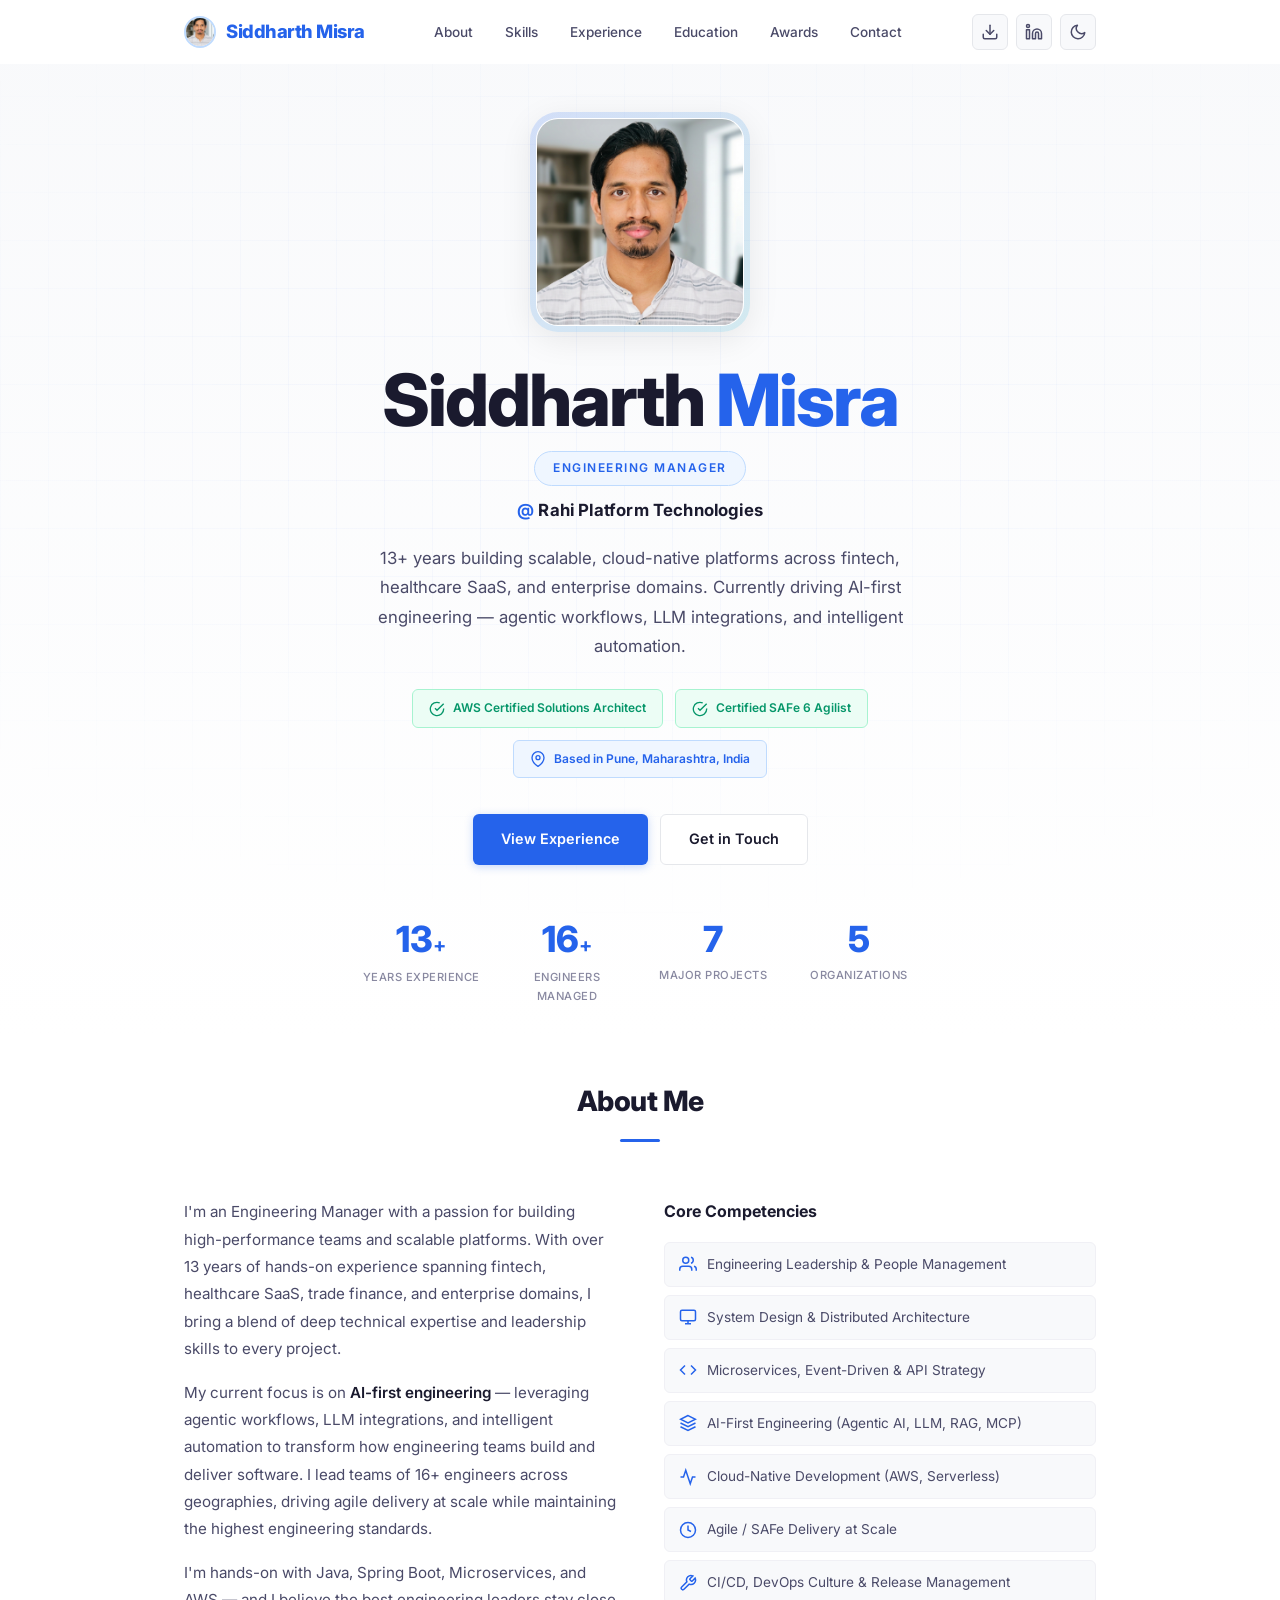
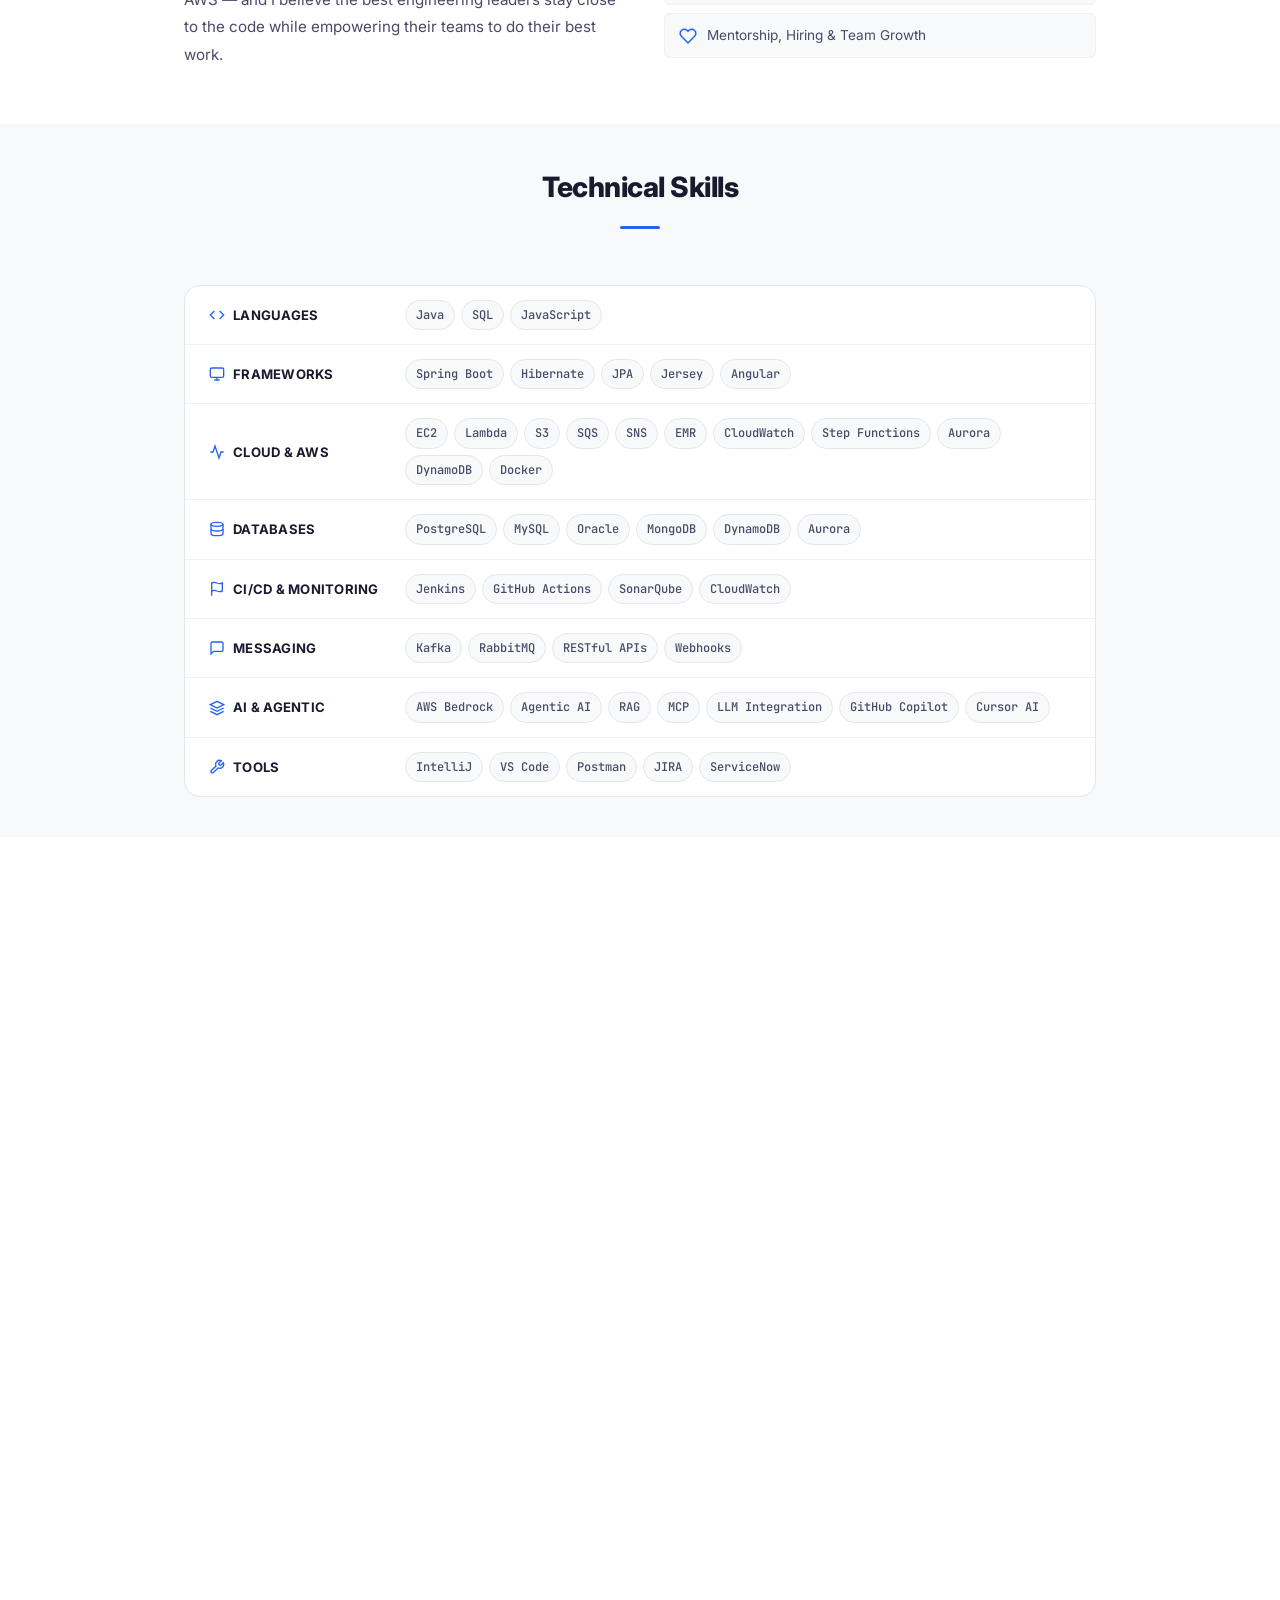
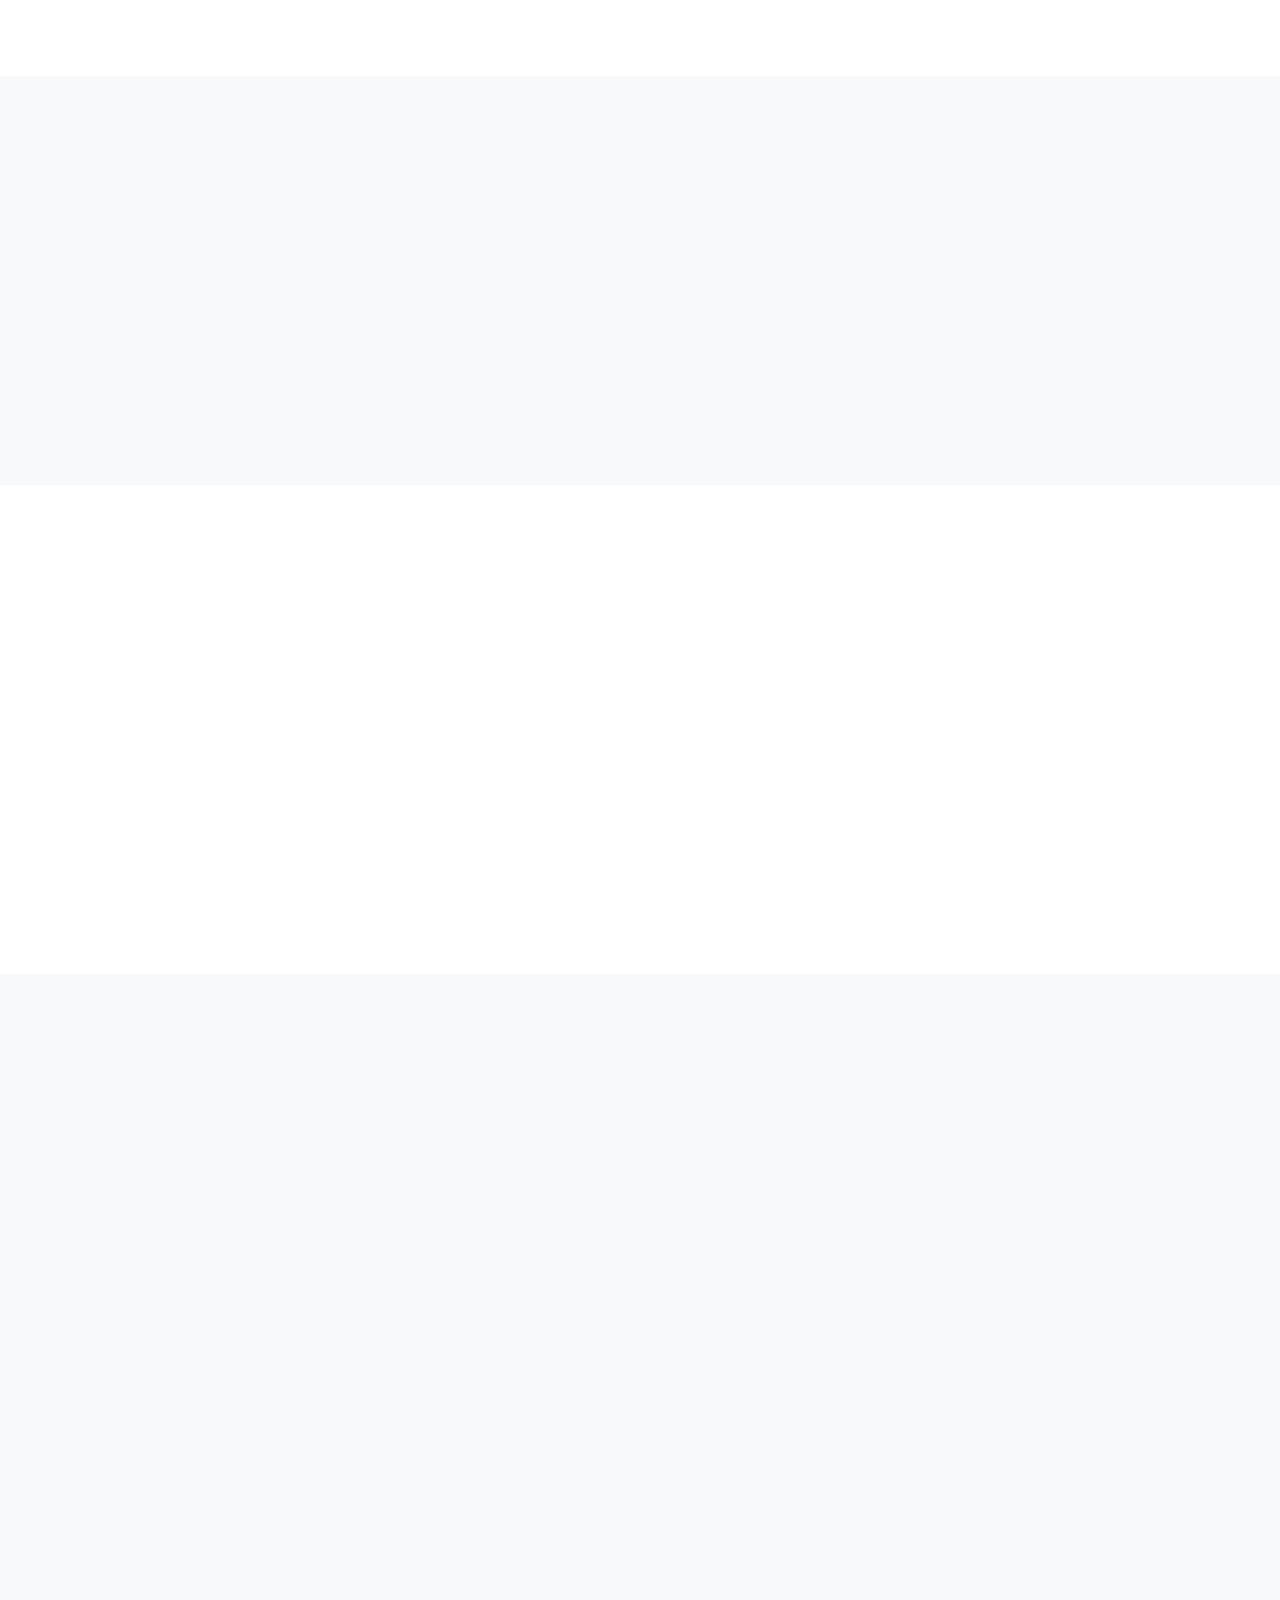
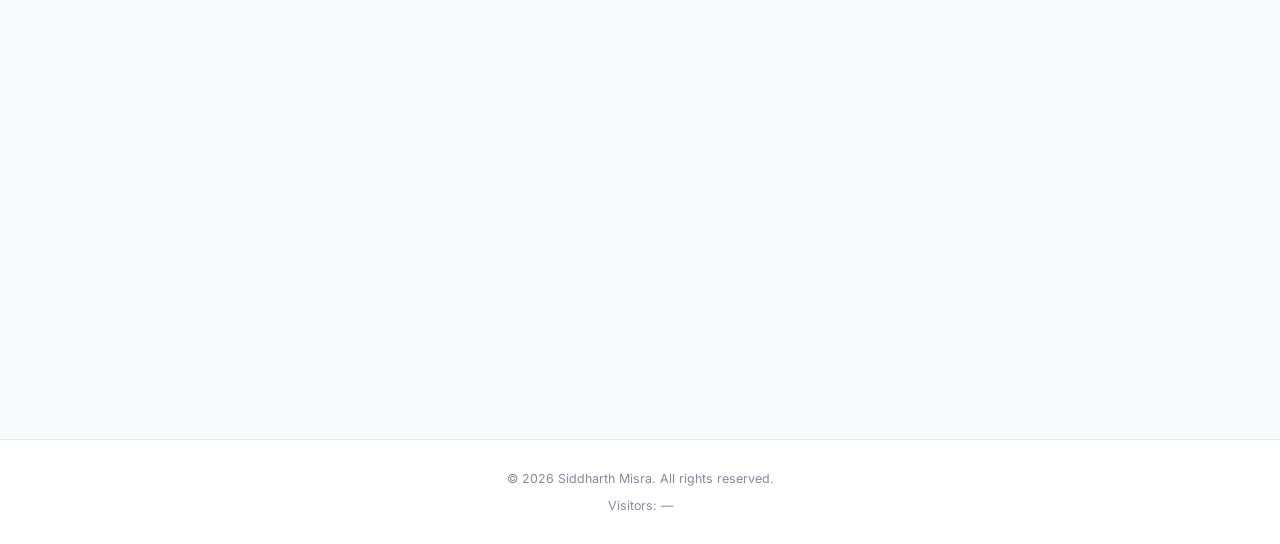
==== index.html @ 25947411 "added leave me a message" ====
<!DOCTYPE html>
<html lang="en">
<head>
    <meta charset="UTF-8">
    <meta name="viewport" content="width=device-width, initial-scale=1.0">
    <title>Siddharth Misra | Engineering Manager | AWS Certified Solutions Architect | SAFe 6 Agilist Certified | AI-First Leader</title>
    <meta name="description" content="Siddharth Misra is an Engineering Manager with 13+ years of experience building scalable, cloud-native platforms. AWS Certified Solutions Architect, SAFe 6 Agilist, and AI-First Engineering Leader based in Pune, India.">
    <meta name="keywords" content="Siddharth Misra, Engineering Manager, Java, Spring Boot, AWS, Microservices, AI, LLM, Agentic Workflows, Fintech, Healthcare SaaS, Resume, Portfolio, Pune, India">
    <meta name="author" content="Siddharth Misra">
    <meta name="robots" content="index, follow">
    <link rel="canonical" href="https://siddharth-misra.github.io/">
    <!-- Open Graph -->
    <meta property="og:title" content="Siddharth Misra — Engineering Manager | AWS Certified | AI-First Leader">
    <meta property="og:description" content="Siddharth Misra is an Engineering Manager with 13+ years building scalable cloud-native platforms across fintech, healthcare SaaS, and enterprise domains. Currently driving AI-first engineering at Rahi Platform Technologies.">
    <meta property="og:type" content="website">
    <meta property="og:url" content="https://siddharth-misra.github.io/">
    <meta property="og:image" content="https://siddharth-misra.github.io/Siddharth-Misra.png">
    <meta property="og:image:alt" content="Siddharth Misra - Engineering Manager">
    <meta property="og:site_name" content="Siddharth Misra">
    <meta property="og:locale" content="en_US">
    <!-- Twitter Card -->
    <meta name="twitter:card" content="summary_large_image">
    <meta name="twitter:title" content="Siddharth Misra — Engineering Manager | AWS Certified | AI-First Leader">
    <meta name="twitter:description" content="Engineering Manager with 13+ years building scalable cloud-native platforms. AWS Certified, SAFe Agilist, AI-First Engineering Leader based in Pune, India.">
    <meta name="twitter:image" content="https://siddharth-misra.github.io/Siddharth-Misra.png">
    <meta name="color-scheme" content="light dark">
    <!-- Structured Data -->
    <script type="application/ld+json">
    {
      "@context": "https://schema.org",
      "@type": "Person",
      "name": "Siddharth Misra",
      "jobTitle": "Engineering Manager",
      "url": "https://siddharth-misra.github.io/",
      "image": "https://siddharth-misra.github.io/Siddharth-Misra.png",
      "description": "Engineering Manager with 13+ years of experience building scalable, cloud-native platforms across fintech, healthcare SaaS, and enterprise domains.",
      "address": {
        "@type": "PostalAddress",
        "addressLocality": "Pune",
        "addressRegion": "Maharashtra",
        "addressCountry": "IN"
      },
      "worksFor": {
        "@type": "Organization",
        "name": "Rahi Platform Technologies",
        "url": "https://www.rahitechnologies.com"
      },
      "sameAs": [
        "https://linkedin.com/in/siddharthmisra9"
      ],
      "knowsAbout": ["Engineering Management", "Cloud-Native Platforms", "AWS", "Java", "Spring Boot", "Microservices", "AI", "LLM", "Agentic Workflows", "Fintech", "Healthcare SaaS"]
    }
    </script>
    <script>document.documentElement.classList.add('js');</script>
    <link rel="dns-prefetch" href="//fonts.googleapis.com">
    <link rel="dns-prefetch" href="//fonts.gstatic.com">
    <link rel="preconnect" href="https://fonts.googleapis.com">
    <link rel="preconnect" href="https://fonts.gstatic.com" crossorigin>
    <link href="https://fonts.googleapis.com/css2?family=Inter:opsz,wght@14..32,300..800&family=JetBrains+Mono:wght@400;500&display=swap" rel="stylesheet">
    <link rel="stylesheet" href="style.css">
</head>
<body>
    <!-- Navigation -->
    <nav class="nav" id="nav" aria-label="Primary">
        <div class="nav-inner">
            <a href="#hero" class="nav-logo">
                <img src="Siddharth-Misra.png" alt="Siddharth Misra" class="nav-logo-img">
                Siddharth Misra
            </a>
            <ul class="nav-links" id="navLinks">
                <li><a href="#about">About</a></li>
                <li><a href="#skills">Skills</a></li>
                <li><a href="#experience">Experience</a></li>
                <li><a href="#education">Education</a></li>
                <li><a href="#awards">Awards</a></li>
                <li><a href="#contact">Contact</a></li>
            </ul>
            <div class="nav-actions">
                <a href="Siddharth-Misra-Resume.pdf" target="_blank" rel="noopener noreferrer" class="linkedin-nav-btn" aria-label="Download resume" title="Download resume">
                    <svg width="18" height="18" viewBox="0 0 24 24" fill="none" stroke="currentColor" stroke-width="2" stroke-linecap="round" stroke-linejoin="round"><path d="M21 15v4a2 2 0 0 1-2 2H5a2 2 0 0 1-2-2v-4"/><polyline points="7 10 12 15 17 10"/><line x1="12" y1="15" x2="12" y2="3"/></svg>
                </a>
                <a href="https://linkedin.com/in/siddharthmisra9" target="_blank" rel="noopener noreferrer" class="linkedin-nav-btn" aria-label="LinkedIn profile" title="LinkedIn profile">
                    <svg width="18" height="18" viewBox="0 0 24 24" fill="none" stroke="currentColor" stroke-width="2" stroke-linecap="round" stroke-linejoin="round"><path d="M16 8a6 6 0 0 1 6 6v7h-4v-7a2 2 0 0 0-2-2 2 2 0 0 0-2 2v7h-4v-7a6 6 0 0 1 6-6z"/><rect x="2" y="9" width="4" height="12"/><circle cx="4" cy="4" r="2"/></svg>
                </a>
                <button class="theme-toggle" id="themeToggle" type="button" aria-label="Toggle color theme" title="Toggle color theme" aria-pressed="false">
                    <svg class="icon-sun" width="18" height="18" viewBox="0 0 24 24" fill="none" stroke="currentColor" stroke-width="2" stroke-linecap="round" stroke-linejoin="round"><circle cx="12" cy="12" r="5"/><line x1="12" y1="1" x2="12" y2="3"/><line x1="12" y1="21" x2="12" y2="23"/><line x1="4.22" y1="4.22" x2="5.64" y2="5.64"/><line x1="18.36" y1="18.36" x2="19.78" y2="19.78"/><line x1="1" y1="12" x2="3" y2="12"/><line x1="21" y1="12" x2="23" y2="12"/><line x1="4.22" y1="19.78" x2="5.64" y2="18.36"/><line x1="18.36" y1="5.64" x2="19.78" y2="4.22"/></svg>
                    <svg class="icon-moon" width="18" height="18" viewBox="0 0 24 24" fill="none" stroke="currentColor" stroke-width="2" stroke-linecap="round" stroke-linejoin="round"><path d="M21 12.79A9 9 0 1 1 11.21 3 7 7 0 0 0 21 12.79z"/></svg>
                </button>
                <button class="nav-toggle" id="navToggle" type="button" aria-label="Toggle menu" aria-controls="navLinks" aria-expanded="false">
                    <span></span><span></span><span></span>
                </button>
            </div>
        </div>
    </nav>
    <div class="nav-backdrop" id="navBackdrop" aria-hidden="true"></div>

    <main id="main-content">
    <!-- Hero Section -->
    <section class="hero" id="hero">
        <div class="hero-bg-grid"></div>
        <div class="container hero-content">
            <div class="hero-photo-wrap animate-in delay-1">
                <img
                    class="hero-photo"
                    src="Siddharth-Misra.png"
                    alt="Portrait of Siddharth Misra"
                    width="390"
                    height="472"
                >
            </div>
            <h1 class="hero-title animate-in delay-1">
                Siddharth <span class="gradient-text">Misra</span>
            </h1>
            <div class="hero-badge animate-in delay-2">Engineering Manager</div>
            <p class="hero-org animate-in delay-3"><span class="hero-org-at">@</span> <a href="https://www.rahitechnologies.com" target="_blank" rel="noopener noreferrer" class="hero-org-link">Rahi Platform Technologies</a></p>
            <p class="hero-subtitle animate-in delay-4">
                13+ years building scalable, cloud-native platforms across fintech, healthcare SaaS, and enterprise domains.
                Currently driving AI-first engineering &mdash; agentic workflows, LLM integrations, and intelligent automation.
            </p>
            <div class="hero-certs animate-in delay-4">
                <a href="https://www.credly.com/badges/0fa12d67-9d01-4b40-9cd2-b124b5f8e7a7" target="_blank" rel="noopener noreferrer" class="cert-badge">
                    <svg width="16" height="16" viewBox="0 0 24 24" fill="none" stroke="currentColor" stroke-width="2"><path d="M22 11.08V12a10 10 0 1 1-5.93-9.14"/><polyline points="22 4 12 14.01 9 11.01"/></svg>
                    AWS Certified Solutions Architect
                </a>
                <a href="https://www.credly.com/badges/f276fc6d-7b1a-4e27-8855-94b87d6af2ec" target="_blank" rel="noopener noreferrer" class="cert-badge">
                    <svg width="16" height="16" viewBox="0 0 24 24" fill="none" stroke="currentColor" stroke-width="2"><path d="M22 11.08V12a10 10 0 1 1-5.93-9.14"/><polyline points="22 4 12 14.01 9 11.01"/></svg>
                    Certified SAFe 6 Agilist
                </a>
            </div>
            <div class="hero-location animate-in delay-4">
                <span class="cert-badge cert-badge--location">
                    <svg width="16" height="16" viewBox="0 0 24 24" fill="none" stroke="currentColor" stroke-width="2"><path d="M21 10c0 7-9 13-9 13s-9-6-9-13a9 9 0 0 1 18 0z"/><circle cx="12" cy="10" r="3"/></svg>
                    Based in Pune, Maharashtra, India
                </span>
            </div>
            <div class="hero-actions animate-in delay-5">
                <a href="#experience" class="btn btn-primary">View Experience</a>
                <a href="#contact" class="btn btn-outline">Get in Touch</a>
            </div>
            <div class="hero-stats animate-in delay-5">
                <div class="stat">
                    <span class="stat-number" data-count="13">13</span><span class="stat-plus">+</span>
                    <span class="stat-label">Years Experience</span>
                </div>
                <div class="stat">
                    <span class="stat-number" data-count="16">16</span><span class="stat-plus">+</span>
                    <span class="stat-label">Engineers Managed</span>
                </div>
                <div class="stat">
                    <span class="stat-number" data-count="7">7</span>
                    <span class="stat-label">Major Projects</span>
                </div>
                <div class="stat">
                    <span class="stat-number" data-count="5">5</span>
                    <span class="stat-label">Organizations</span>
                </div>
            </div>
        </div>
    </section>

    <!-- About Section -->
    <section class="section" id="about">
        <div class="container">
            <h2 class="section-title fade-up">About Me</h2>
            <div class="about-grid">
                <div class="about-text fade-up">
                    <p>
                        I'm an Engineering Manager with a passion for building high-performance teams and scalable platforms.
                        With over 13 years of hands-on experience spanning fintech, healthcare SaaS, trade finance, and enterprise domains,
                        I bring a blend of deep technical expertise and leadership skills to every project.
                    </p>
                    <p>
                        My current focus is on <strong>AI-first engineering</strong> &mdash; leveraging agentic workflows, LLM integrations,
                        and intelligent automation to transform how engineering teams build and deliver software.
                        I lead teams of 16+ engineers across geographies, driving agile delivery at scale while maintaining
                        the highest engineering standards.
                    </p>
                    <p>
                        I'm hands-on with Java, Spring Boot, Microservices, and AWS &mdash; and I believe the best engineering leaders
                        stay close to the code while empowering their teams to do their best work.
                    </p>
                </div>
                <div class="about-competencies fade-up">
                    <h3>Core Competencies</h3>
                    <div class="competency-grid">
                        <div class="competency-item">
                            <svg width="20" height="20" viewBox="0 0 24 24" fill="none" stroke="currentColor" stroke-width="2"><path d="M17 21v-2a4 4 0 0 0-4-4H5a4 4 0 0 0-4 4v2"/><circle cx="9" cy="7" r="4"/><path d="M23 21v-2a4 4 0 0 0-3-3.87"/><path d="M16 3.13a4 4 0 0 1 0 7.75"/></svg>
                            <span>Engineering Leadership & People Management</span>
                        </div>
                        <div class="competency-item">
                            <svg width="20" height="20" viewBox="0 0 24 24" fill="none" stroke="currentColor" stroke-width="2"><rect x="2" y="3" width="20" height="14" rx="2" ry="2"/><line x1="8" y1="21" x2="16" y2="21"/><line x1="12" y1="17" x2="12" y2="21"/></svg>
                            <span>System Design & Distributed Architecture</span>
                        </div>
                        <div class="competency-item">
                            <svg width="20" height="20" viewBox="0 0 24 24" fill="none" stroke="currentColor" stroke-width="2"><polyline points="16 18 22 12 16 6"/><polyline points="8 6 2 12 8 18"/></svg>
                            <span>Microservices, Event-Driven & API Strategy</span>
                        </div>
                        <div class="competency-item">
                            <svg width="20" height="20" viewBox="0 0 24 24" fill="none" stroke="currentColor" stroke-width="2"><path d="M12 2L2 7l10 5 10-5-10-5z"/><path d="M2 17l10 5 10-5"/><path d="M2 12l10 5 10-5"/></svg>
                            <span>AI-First Engineering (Agentic AI, LLM, RAG, MCP)</span>
                        </div>
                        <div class="competency-item">
                            <svg width="20" height="20" viewBox="0 0 24 24" fill="none" stroke="currentColor" stroke-width="2"><path d="M22 12h-4l-3 9L9 3l-3 9H2"/></svg>
                            <span>Cloud-Native Development (AWS, Serverless)</span>
                        </div>
                        <div class="competency-item">
                            <svg width="20" height="20" viewBox="0 0 24 24" fill="none" stroke="currentColor" stroke-width="2"><circle cx="12" cy="12" r="10"/><polyline points="12 6 12 12 16 14"/></svg>
                            <span>Agile / SAFe Delivery at Scale</span>
                        </div>
                        <div class="competency-item">
                            <svg width="20" height="20" viewBox="0 0 24 24" fill="none" stroke="currentColor" stroke-width="2"><path d="M14.7 6.3a1 1 0 0 0 0 1.4l1.6 1.6a1 1 0 0 0 1.4 0l3.77-3.77a6 6 0 0 1-7.94 7.94l-6.91 6.91a2.12 2.12 0 0 1-3-3l6.91-6.91a6 6 0 0 1 7.94-7.94l-3.76 3.76z"/></svg>
                            <span>CI/CD, DevOps Culture & Release Management</span>
                        </div>
                        <div class="competency-item">
                            <svg width="20" height="20" viewBox="0 0 24 24" fill="none" stroke="currentColor" stroke-width="2"><path d="M20.84 4.61a5.5 5.5 0 0 0-7.78 0L12 5.67l-1.06-1.06a5.5 5.5 0 0 0-7.78 7.78l1.06 1.06L12 21.23l7.78-7.78 1.06-1.06a5.5 5.5 0 0 0 0-7.78z"/></svg>
                            <span>Mentorship, Hiring & Team Growth</span>
                        </div>
                    </div>
                </div>
            </div>
        </div>
    </section>

    <!-- Skills Section -->
    <section class="section" id="skills">
        <div class="container">
            <h2 class="section-title fade-up">Technical Skills</h2>
            <div class="skills-table fade-up">
                <div class="skill-row">
                    <div class="skill-label">
                        <svg width="16" height="16" viewBox="0 0 24 24" fill="none" stroke="currentColor" stroke-width="2"><polyline points="16 18 22 12 16 6"/><polyline points="8 6 2 12 8 18"/></svg>
                        Languages
                    </div>
                    <div class="skill-tags">
                        <span class="tag">Java</span>
                        <span class="tag">SQL</span>
                        <span class="tag">JavaScript</span>
                    </div>
                </div>
                <div class="skill-row">
                    <div class="skill-label">
                        <svg width="16" height="16" viewBox="0 0 24 24" fill="none" stroke="currentColor" stroke-width="2"><rect x="2" y="3" width="20" height="14" rx="2" ry="2"/><line x1="8" y1="21" x2="16" y2="21"/><line x1="12" y1="17" x2="12" y2="21"/></svg>
                        Frameworks
                    </div>
                    <div class="skill-tags">
                        <span class="tag">Spring Boot</span>
                        <span class="tag">Hibernate</span>
                        <span class="tag">JPA</span>
                        <span class="tag">Jersey</span>
                        <span class="tag">Angular</span>
                    </div>
                </div>
                <div class="skill-row">
                    <div class="skill-label">
                        <svg width="16" height="16" viewBox="0 0 24 24" fill="none" stroke="currentColor" stroke-width="2"><path d="M22 12h-4l-3 9L9 3l-3 9H2"/></svg>
                        Cloud & AWS
                    </div>
                    <div class="skill-tags">
                        <span class="tag">EC2</span>
                        <span class="tag">Lambda</span>
                        <span class="tag">S3</span>
                        <span class="tag">SQS</span>
                        <span class="tag">SNS</span>
                        <span class="tag">EMR</span>
                        <span class="tag">CloudWatch</span>
                        <span class="tag">Step Functions</span>
                        <span class="tag">Aurora</span>
                        <span class="tag">DynamoDB</span>
                        <span class="tag">Docker</span>
                    </div>
                </div>
                <div class="skill-row">
                    <div class="skill-label">
                        <svg width="16" height="16" viewBox="0 0 24 24" fill="none" stroke="currentColor" stroke-width="2"><ellipse cx="12" cy="5" rx="9" ry="3"/><path d="M21 12c0 1.66-4 3-9 3s-9-1.34-9-3"/><path d="M3 5v14c0 1.66 4 3 9 3s9-1.34 9-3V5"/></svg>
                        Databases
                    </div>
                    <div class="skill-tags">
                        <span class="tag">PostgreSQL</span>
                        <span class="tag">MySQL</span>
                        <span class="tag">Oracle</span>
                        <span class="tag">MongoDB</span>
                        <span class="tag">DynamoDB</span>
                        <span class="tag">Aurora</span>
                    </div>
                </div>
                <div class="skill-row">
                    <div class="skill-label">
                        <svg width="16" height="16" viewBox="0 0 24 24" fill="none" stroke="currentColor" stroke-width="2"><path d="M4 15s1-1 4-1 5 2 8 2 4-1 4-1V3s-1 1-4 1-5-2-8-2-4 1-4 1z"/><line x1="4" y1="22" x2="4" y2="15"/></svg>
                        CI/CD & Monitoring
                    </div>
                    <div class="skill-tags">
                        <span class="tag">Jenkins</span>
                        <span class="tag">GitHub Actions</span>
                        <span class="tag">SonarQube</span>
                        <span class="tag">CloudWatch</span>
                    </div>
                </div>
                <div class="skill-row">
                    <div class="skill-label">
                        <svg width="16" height="16" viewBox="0 0 24 24" fill="none" stroke="currentColor" stroke-width="2"><path d="M21 15a2 2 0 0 1-2 2H7l-4 4V5a2 2 0 0 1 2-2h14a2 2 0 0 1 2 2z"/></svg>
                        Messaging
                    </div>
                    <div class="skill-tags">
                        <span class="tag">Kafka</span>
                        <span class="tag">RabbitMQ</span>
                        <span class="tag">RESTful APIs</span>
                        <span class="tag">Webhooks</span>
                    </div>
                </div>
                <div class="skill-row">
                    <div class="skill-label">
                        <svg width="16" height="16" viewBox="0 0 24 24" fill="none" stroke="currentColor" stroke-width="2"><path d="M12 2L2 7l10 5 10-5-10-5z"/><path d="M2 17l10 5 10-5"/><path d="M2 12l10 5 10-5"/></svg>
                        AI & Agentic
                    </div>
                    <div class="skill-tags">
                        <span class="tag tag-accent">AWS Bedrock</span>
                        <span class="tag tag-accent">Agentic AI</span>
                        <span class="tag tag-accent">RAG</span>
                        <span class="tag tag-accent">MCP</span>
                        <span class="tag tag-accent">LLM Integration</span>
                        <span class="tag tag-accent">GitHub Copilot</span>
                        <span class="tag tag-accent">Cursor AI</span>
                    </div>
                </div>
                <div class="skill-row">
                    <div class="skill-label">
                        <svg width="16" height="16" viewBox="0 0 24 24" fill="none" stroke="currentColor" stroke-width="2"><path d="M14.7 6.3a1 1 0 0 0 0 1.4l1.6 1.6a1 1 0 0 0 1.4 0l3.77-3.77a6 6 0 0 1-7.94 7.94l-6.91 6.91a2.12 2.12 0 0 1-3-3l6.91-6.91a6 6 0 0 1 7.94-7.94l-3.76 3.76z"/></svg>
                        Tools
                    </div>
                    <div class="skill-tags">
                        <span class="tag">IntelliJ</span>
                        <span class="tag">VS Code</span>
                        <span class="tag">Postman</span>
                        <span class="tag">JIRA</span>
                        <span class="tag">ServiceNow</span>
                    </div>
                </div>
            </div>
        </div>
    </section>

    <!-- Experience Section -->
    <section class="section" id="experience">
        <div class="container">
            <h2 class="section-title fade-up">Professional Experience</h2>
            <div class="timeline">

                <!-- Rahi -->
                <div class="timeline-item fade-up">
                    <div class="timeline-marker"></div>
                    <div class="timeline-content">
                        <div class="timeline-header">
                            <div>
                                <h3>Engineering Manager</h3>
                                <p class="company">Rahi Platform Technologies</p>
                            </div>
                            <div class="timeline-meta">
                                <span class="date">Nov 2025 &mdash; Present</span>
                                <span class="location">Pune, India</span>
                            </div>
                        </div>

                        <div class="project-label">Loan Origination Platform (LOP)</div>
                        <p class="project-desc">End-to-end loan origination system for banks, NBFCs, and fintechs &mdash; covering the full lifecycle from customer application and KYC through credit underwriting, decisioning, e-sign, and loan disbursal. Built as a cloud-native, microservices-based platform designed for high throughput and regulatory compliance.</p>
                        <div class="tech-stack">
                            <span>Java</span><span>Spring Boot</span><span>Angular</span><span>AWS</span><span>PostgreSQL</span><span>MongoDB</span><span>Kafka</span><span>SQS</span><span>Docker</span><span>OAuth2 / JWT</span>
                        </div>

                        <div class="modules-grid">
                            <div class="module">
                                <strong>Loan Application & Onboarding</strong>
                                <p>Multi-channel application capture (web/mobile/branch) &mdash; personal, income, and document data collection with validation workflows</p>
                            </div>
                            <div class="module">
                                <strong>KYC & Document Verification</strong>
                                <p>OCR-based document ingestion, Aadhaar/PAN verification via UIDAI & CKYC APIs, fraud check integrations, and GST validation</p>
                            </div>
                            <div class="module">
                                <strong>Credit Underwriting Engine</strong>
                                <p>Bureau integrations (CIBIL, Experian), rule-based eligibility engine, income analysis, and risk scoring for automated decisioning</p>
                            </div>
                            <div class="module">
                                <strong>Decision & Offer Engine</strong>
                                <p>Approve / Reject / Refer workflows, loan amount and interest rate finalization, customer offer presentation with EMI and tenure options</p>
                            </div>
                            <div class="module">
                                <strong>Agreement & e-Sign</strong>
                                <p>Automated loan agreement generation, Aadhaar OTP-based digital signing, and full audit trail for regulatory compliance</p>
                            </div>
                            <div class="module">
                                <strong>Disbursement & Workflow</strong>
                                <p>Workflow-orchestrated disbursement flows &mdash; fund transfer to customer account or third-party (dealer/seller), event-driven status tracking via Kafka</p>
                            </div>
                        </div>

                        <ul class="timeline-details">
                            <li>Lead a team of <strong>16+ engineers</strong> across frontend, backend, and platform &mdash; driving end-to-end delivery of the LOP from architecture to production.</li>
                            <li>Designed the microservices architecture &mdash; decomposing the loan lifecycle into independently deployable services with event-driven communication via Kafka and SQS.</li>
                            <li>Established workflow orchestration for loan processing flows and configurable credit eligibility rules.</li>
                            <li>Integrated third-party APIs for KYC (UIDAI, CKYC), credit bureaus (CIBIL, Experian), and e-sign providers with retry, idempotency, and audit logging.</li>
                            <li>Drive AI-first initiatives &mdash; evaluating LLM-based document extraction and agentic workflows to accelerate underwriting and reduce manual intervention.</li>
                            <li>Lead Agile / SAFe ceremonies, code reviews, and engineering standards across the team &mdash; ensuring delivery quality and system observability.</li>
                        </ul>
                    </div>
                </div>

                <!-- ZS Associates -->
                <div class="timeline-item fade-up">
                    <div class="timeline-marker"></div>
                    <div class="timeline-content">
                        <div class="timeline-header">
                            <div>
                                <h3>Senior Lead, Engineering</h3>
                                <p class="company">ZS Associates</p>
                            </div>
                            <div class="timeline-meta">
                                <span class="date">Oct 2021 &mdash; Nov 2025</span>
                                <span class="duration">4 years</span>
                                <span class="location">Pune, India</span>
                            </div>
                        </div>
                        <div class="project-label">ZAIDYN IC Ops (ZICO) &mdash; Healthcare SaaS</div>
                        <p class="project-desc">Cloud-based SaaS platform automating incentive compensation for pharmaceutical sales teams &mdash; handling sales crediting, territory management, quota attainment, payout calculation, and compensation reporting for global healthcare clients.</p>
                        <div class="tech-stack">
                            <span>Java</span><span>Spring Boot</span><span>PostgreSQL</span><span>AWS Lambda</span><span>EMR</span><span>Aurora</span><span>S3</span><span>SQS</span><span>SNS</span><span>Jenkins</span>
                        </div>
                        <div class="modules-grid">
                            <div class="module">
                                <strong>Sales Crediting Engine</strong>
                                <p>Large-scale sales transaction processing via AWS EMR batch jobs</p>
                            </div>
                            <div class="module">
                                <strong>Plan & Quota Management</strong>
                                <p>Territory hierarchies, team structures, and quota assignments</p>
                            </div>
                            <div class="module">
                                <strong>Payout Calculation</strong>
                                <p>Incentive payouts from crediting results using complex business logic</p>
                            </div>
                            <div class="module">
                                <strong>Reports & Dashboards</strong>
                                <p>Compensation reports for sales reps and managers</p>
                            </div>
                            <div class="module">
                                <strong>Data Pipelines</strong>
                                <p>AWS Lambda & EMR-based ETL for large-scale data ingestion</p>
                            </div>
                        </div>
                        <ul class="timeline-details">
                            <li>Managed <strong>16+ engineers</strong> across <strong>3 scrum teams</strong> in 2 geographies (US & India).</li>
                            <li>Owned end-to-end delivery of backend services impacting <strong>100,000+ users</strong> across client organizations.</li>
                            <li>Reduced sprint duration from 2 weeks to 1 week &mdash; increased delivery velocity and tightened feedback loops.</li>
                            <li>Drove DevOps improvements that <strong>reduced deployment time by 60%</strong> and enhanced CI/CD pipelines.</li>
                            <li>Led infrastructure cost optimization initiatives, reducing cloud spend while improving reliability.</li>
                            <li>Conducted regular 1:1s, mentored engineers, and drove hiring and career development.</li>
                            <li>Received <strong>Total Experience Champion</strong> and <strong>Learning Champion</strong> awards.</li>
                        </ul>
                    </div>
                </div>

                <!-- Finserv -->
                <div class="timeline-item fade-up">
                    <div class="timeline-marker"></div>
                    <div class="timeline-content">
                        <div class="timeline-header">
                            <div>
                                <h3>Technical Lead</h3>
                                <p class="company">Finserv MARKETS (Bajaj Finserv Direct Ltd.)</p>
                            </div>
                            <div class="timeline-meta">
                                <span class="date">Jan 2020 &mdash; Oct 2021</span>
                                <span class="duration">1 yr 10 mo</span>
                                <span class="location">Pune, India</span>
                            </div>
                        </div>
                        <div class="project-label">Finserv MARKETS &mdash; Payments, Rewards, and Compliance Platform</div>
                        <p class="project-desc">Led design and development of high-throughput payment, rewards, and compliance systems for a fast-growing fintech platform.</p>
                        <div class="tech-stack">
                            <span>Java</span><span>Spring Boot</span><span>Hibernate</span><span>PostgreSQL</span><span>MySQL</span><span>AWS</span><span>Angular</span><span>REST APIs</span>
                        </div>
                        <div class="modules-grid">
                            <div class="module">
                                <strong>BBPS</strong>
                                <p>NPCI-regulated bill payment integration with RBI compliance</p>
                            </div>
                            <div class="module">
                                <strong>UPI</strong>
                                <p>Bank-to-bank payments via VPA with secure webhook callbacks</p>
                            </div>
                            <div class="module">
                                <strong>Payment Gateway</strong>
                                <p>Multi-gateway abstraction (PayU & Razorpay) with failover</p>
                            </div>
                            <div class="module">
                                <strong>Rewards Engine</strong>
                                <p>Real-time gamified rewards with rule-based issuance</p>
                            </div>
                            <div class="module">
                                <strong>Document e-Sign</strong>
                                <p>Aadhaar/OTP-based digital signing with full audit trail</p>
                            </div>
                            <div class="module">
                                <strong>VAPT & Webhooks</strong>
                                <p>Security hardening and event-driven webhook delivery</p>
                            </div>
                        </div>
                        <ul class="timeline-details">
                            <li>Delivered <strong>6 major product integrations</strong> across payments, rewards, compliance, and security.</li>
                            <li>Collaborated with Product, QA, and InfoSec for secure, compliant delivery of all payment APIs.</li>
                            <li>Received <strong>Hero of the Moment</strong> and <strong>Ace of Initiative</strong> awards.</li>
                        </ul>
                    </div>
                </div>

                <!-- Infosys -->
                <div class="timeline-item fade-up">
                    <div class="timeline-marker"></div>
                    <div class="timeline-content">
                        <div class="timeline-header">
                            <div>
                                <h3>Technology Analyst</h3>
                                <p class="company">Infosys</p>
                            </div>
                            <div class="timeline-meta">
                                <span class="date">Aug 2018 &mdash; Jan 2020</span>
                                <span class="duration">1 yr 6 mo</span>
                                <span class="location">Pune, India</span>
                            </div>
                        </div>
                        <div class="project-label">TRIMS &mdash; Trade Record Information Management System</div>
                        <p class="project-desc">Enterprise trade finance platform for global banking clients &mdash; managing the full lifecycle of trade instruments from registration through settlement and liquidation.</p>
                        <p class="project-scope"><strong>Scope:</strong> Backend services across multiple trade finance modules, transaction processing, performance optimization, audit-compliant architecture.</p>
                        <div class="tech-stack">
                            <span>Java</span><span>Spring Boot</span><span>Hibernate</span><span>Oracle DB</span><span>REST APIs</span>
                        </div>
                        <ul class="timeline-details">
                            <li>Developed Java-based backend services across multiple trade finance modules.</li>
                            <li>Reduced transaction latency through code-level and SQL query optimizations.</li>
                            <li>Contributed to architecture redesign for scalability and audit compliance.</li>
                            <li>Recognized as <strong>Star Performer of the Month</strong>.</li>
                        </ul>
                    </div>
                </div>

                <!-- ClerisyHub -->
                <div class="timeline-item fade-up">
                    <div class="timeline-marker"></div>
                    <div class="timeline-content">
                        <div class="timeline-header">
                            <div>
                                <h3>Founder & Technology Lead</h3>
                                <p class="company">ClerisyHub (Startup)</p>
                            </div>
                            <div class="timeline-meta">
                                <span class="date">Apr 2017 &mdash; Aug 2018</span>
                                <span class="duration">1 yr 5 mo</span>
                                <span class="location">Lucknow, India</span>
                            </div>
                        </div>
                        <div class="project-label">ClerisyHub &mdash; Unified Educational Management Platform</div>
                        <p class="project-desc">Ed-tech platform connecting institutes, students, and parents &mdash; attendance tracking, homework, fee management, announcements, exam results, and parent-teacher communication.</p>
                        <p class="project-scope"><strong>Scope:</strong> Web, Android, and desktop product ecosystem covering institute operations, parent communication, and student lifecycle features.</p>
                        <div class="tech-stack">
                            <span>Java</span><span>Spring Boot</span><span>Android</span><span>Angular</span><span>MySQL</span><span>REST APIs</span>
                        </div>
                        <ul class="timeline-details">
                            <li>Founded the company and owned the full product lifecycle from ideation to deployment.</li>
                            <li>Designed and built a multi-platform ecosystem (web, Android, desktop) from scratch.</li>
                            <li>Led product strategy, MVP development, user onboarding, and market testing.</li>
                        </ul>
                    </div>
                </div>

                <!-- TCS -->
                <div class="timeline-item fade-up">
                    <div class="timeline-marker"></div>
                    <div class="timeline-content">
                        <div class="timeline-header">
                            <div>
                                <h3>System Engineer</h3>
                                <p class="company">Tata Consultancy Services (TCS)</p>
                            </div>
                            <div class="timeline-meta">
                                <span class="date">Jan 2013 &mdash; Apr 2017</span>
                                <span class="duration">4 yrs 4 mo</span>
                                <span class="location">Chennai, Gurgaon, Lucknow</span>
                            </div>
                        </div>
                        <div class="project-label">G2C &mdash; Global Common V2.0 & V3.0 (Citibank)</div>
                        <div class="tech-stack">
                            <span>Java</span><span>TIBCO BW</span><span>TIBCO EMS</span><span>Oracle DB</span><span>XML/XSLT</span><span>SOA</span>
                        </div>
                        <p class="project-desc">Citibank initiative to consolidate country-specific banking applications into a single unified codebase deployed globally.</p>
                        <div class="project-label" style="margin-top: 1rem;">ITS &mdash; Intelligent Testing System (Nielsen)</div>
                        <div class="tech-stack">
                            <span>Java</span><span>Selenium</span><span>TestNG</span><span>Maven</span><span>Jenkins</span>
                        </div>
                        <p class="project-desc">Automated testing framework enabling concurrent software testing alongside active development.</p>
                        <ul class="timeline-details">
                            <li><strong>G2C:</strong> Developed middleware integration components for global enterprise banking workflows and supported consolidation of country-specific applications into a unified global codebase.</li>
                            <li><strong>ITS:</strong> Built automated testing frameworks and tooling that enabled parallel test execution alongside active development cycles.</li>
                            <li>Received <strong>On the Spot</strong>, <strong>Star Performer</strong>, and <strong>Star of the Month</strong> awards.</li>
                        </ul>
                    </div>
                </div>

            </div>
        </div>
    </section>

    <!-- Education Section -->
    <section class="section" id="education">
        <div class="container">
            <h2 class="section-title fade-up">Education</h2>
            <div class="education-grid">
                <div class="edu-card fade-up">
                    <div class="edu-icon">
                        <svg width="32" height="32" viewBox="0 0 24 24" fill="none" stroke="currentColor" stroke-width="2"><path d="M22 10v6M2 10l10-5 10 5-10 5z"/><path d="M6 12v5c3 3 10 3 12 0v-5"/></svg>
                    </div>
                    <h3>B.Tech &mdash; Computer Science and Engineering</h3>
                    <p class="edu-school">Bharat Institute of Technology, Meerut (U.P.T.U.)</p>
                    <div class="edu-meta">
                        <span>2008 &mdash; 2012</span>
                        <span class="edu-score">72.38%</span>
                    </div>
                </div>
                <div class="edu-card fade-up">
                    <div class="edu-icon">
                        <svg width="32" height="32" viewBox="0 0 24 24" fill="none" stroke="currentColor" stroke-width="2"><path d="M2 3h6a4 4 0 0 1 4 4v14a3 3 0 0 0-3-3H2z"/><path d="M22 3h-6a4 4 0 0 0-4 4v14a3 3 0 0 1 3-3h7z"/></svg>
                    </div>
                    <h3>Intermediate &mdash; PCM with Computer Science</h3>
                    <p class="edu-school">St. Fidelis College</p>
                    <div class="edu-meta">
                        <span>Completed 2008</span>
                    </div>
                </div>
            </div>
        </div>
    </section>

    <!-- Awards Section -->
    <section class="section" id="awards">
        <div class="container">
            <h2 class="section-title fade-up">Awards & Recognition</h2>
            <div class="awards-grid">
                <div class="award-card fade-up">
                    <div class="award-icon">
                        <svg width="24" height="24" viewBox="0 0 24 24" fill="none" stroke="currentColor" stroke-width="2"><circle cx="12" cy="8" r="7"/><polyline points="8.21 13.89 7 23 12 20 17 23 15.79 13.88"/></svg>
                    </div>
                    <div>
                        <h4>Total Experience Champion</h4>
                        <p>ZS Associates</p>
                    </div>
                </div>
                <div class="award-card fade-up">
                    <div class="award-icon">
                        <svg width="24" height="24" viewBox="0 0 24 24" fill="none" stroke="currentColor" stroke-width="2"><circle cx="12" cy="8" r="7"/><polyline points="8.21 13.89 7 23 12 20 17 23 15.79 13.88"/></svg>
                    </div>
                    <div>
                        <h4>Learning Champion</h4>
                        <p>ZS Associates</p>
                    </div>
                </div>
                <div class="award-card fade-up">
                    <div class="award-icon">
                        <svg width="24" height="24" viewBox="0 0 24 24" fill="none" stroke="currentColor" stroke-width="2"><polygon points="12 2 15.09 8.26 22 9.27 17 14.14 18.18 21.02 12 17.77 5.82 21.02 7 14.14 2 9.27 8.91 8.26 12 2"/></svg>
                    </div>
                    <div>
                        <h4>Hero of the Moment</h4>
                        <p>Bajaj Finserv Direct Ltd.</p>
                    </div>
                </div>
                <div class="award-card fade-up">
                    <div class="award-icon">
                        <svg width="24" height="24" viewBox="0 0 24 24" fill="none" stroke="currentColor" stroke-width="2"><polygon points="12 2 15.09 8.26 22 9.27 17 14.14 18.18 21.02 12 17.77 5.82 21.02 7 14.14 2 9.27 8.91 8.26 12 2"/></svg>
                    </div>
                    <div>
                        <h4>Ace of Initiative</h4>
                        <p>Bajaj Finserv Direct Ltd.</p>
                    </div>
                </div>
                <div class="award-card fade-up">
                    <div class="award-icon">
                        <svg width="24" height="24" viewBox="0 0 24 24" fill="none" stroke="currentColor" stroke-width="2"><polygon points="12 2 15.09 8.26 22 9.27 17 14.14 18.18 21.02 12 17.77 5.82 21.02 7 14.14 2 9.27 8.91 8.26 12 2"/></svg>
                    </div>
                    <div>
                        <h4>Star Performer of the Month</h4>
                        <p>Infosys</p>
                    </div>
                </div>
                <div class="award-card fade-up">
                    <div class="award-icon">
                        <svg width="24" height="24" viewBox="0 0 24 24" fill="none" stroke="currentColor" stroke-width="2"><circle cx="12" cy="8" r="7"/><polyline points="8.21 13.89 7 23 12 20 17 23 15.79 13.88"/></svg>
                    </div>
                    <div>
                        <h4>On the Spot</h4>
                        <p>Tata Consultancy Services</p>
                    </div>
                </div>
                <div class="award-card fade-up">
                    <div class="award-icon">
                        <svg width="24" height="24" viewBox="0 0 24 24" fill="none" stroke="currentColor" stroke-width="2"><circle cx="12" cy="8" r="7"/><polyline points="8.21 13.89 7 23 12 20 17 23 15.79 13.88"/></svg>
                    </div>
                    <div>
                        <h4>Star Performer</h4>
                        <p>Tata Consultancy Services</p>
                    </div>
                </div>
                <div class="award-card fade-up">
                    <div class="award-icon">
                        <svg width="24" height="24" viewBox="0 0 24 24" fill="none" stroke="currentColor" stroke-width="2"><circle cx="12" cy="8" r="7"/><polyline points="8.21 13.89 7 23 12 20 17 23 15.79 13.88"/></svg>
                    </div>
                    <div>
                        <h4>Star of the Month</h4>
                        <p>Tata Consultancy Services</p>
                    </div>
                </div>
                <div class="award-card fade-up">
                    <div class="award-icon">
                        <svg width="24" height="24" viewBox="0 0 24 24" fill="none" stroke="currentColor" stroke-width="2"><path d="M4 15s1-1 4-1 5 2 8 2 4-1 4-1V3s-1 1-4 1-5-2-8-2-4 1-4 1z"/><line x1="4" y1="22" x2="4" y2="15"/></svg>
                    </div>
                    <div>
                        <h4>NCC 'A' Certificate Holder (Sergeant)</h4>
                        <p>National Cadet Corps</p>
                    </div>
                </div>
            </div>
        </div>
    </section>

    <!-- Contact Section -->
    <section class="section" id="contact">
        <div class="container">
            <h2 class="section-title fade-up">Get in Touch</h2>
            <p class="contact-subtitle fade-up">Interested in connecting? I'm always open to discussing engineering leadership, architecture, or new opportunities.</p>
            <div class="contact-grid fade-up">
                <a href="mailto:siddharth.misra@live.com" class="contact-card">
                    <svg width="24" height="24" viewBox="0 0 24 24" fill="none" stroke="currentColor" stroke-width="2"><path d="M4 4h16c1.1 0 2 .9 2 2v12c0 1.1-.9 2-2 2H4c-1.1 0-2-.9-2-2V6c0-1.1.9-2 2-2z"/><polyline points="22,6 12,13 2,6"/></svg>
                    <span>siddharth.misra@live.com</span>
                </a>
                <a href="tel:+918687497887" class="contact-card">
                    <svg width="24" height="24" viewBox="0 0 24 24" fill="none" stroke="currentColor" stroke-width="2"><path d="M22 16.92v3a2 2 0 0 1-2.18 2 19.79 19.79 0 0 1-8.63-3.07 19.5 19.5 0 0 1-6-6 19.79 19.79 0 0 1-3.07-8.67A2 2 0 0 1 4.11 2h3a2 2 0 0 1 2 1.72 12.84 12.84 0 0 0 .7 2.81 2 2 0 0 1-.45 2.11L8.09 9.91a16 16 0 0 0 6 6l1.27-1.27a2 2 0 0 1 2.11-.45 12.84 12.84 0 0 0 2.81.7A2 2 0 0 1 22 16.92z"/></svg>
                    <span>+91-8687497887</span>
                </a>
                <a href="https://github.com/siddharth-misra" target="_blank" rel="noopener noreferrer" class="contact-card">
                    <svg width="24" height="24" viewBox="0 0 24 24" fill="none" stroke="currentColor" stroke-width="2"><path d="M9 19c-5 1.5-5-2.5-7-3m14 6v-3.87a3.37 3.37 0 0 0-.94-2.61c3.14-.35 6.44-1.54 6.44-7A5.44 5.44 0 0 0 20 4.77 5.07 5.07 0 0 0 19.91 1S18.73.65 16 2.48a13.38 13.38 0 0 0-7 0C6.27.65 5.09 1 5.09 1A5.07 5.07 0 0 0 5 4.77a5.44 5.44 0 0 0-1.5 3.78c0 5.42 3.3 6.61 6.44 7A3.37 3.37 0 0 0 9 18.13V22"/></svg>
                    <span>GitHub</span>
                </a>
                <a href="https://linkedin.com/in/siddharthmisra9" target="_blank" rel="noopener noreferrer" class="contact-card">
                    <svg width="24" height="24" viewBox="0 0 24 24" fill="none" stroke="currentColor" stroke-width="2"><path d="M16 8a6 6 0 0 1 6 6v7h-4v-7a2 2 0 0 0-2-2 2 2 0 0 0-2 2v7h-4v-7a6 6 0 0 1 6-6z"/><rect x="2" y="9" width="4" height="12"/><circle cx="4" cy="4" r="2"/></svg>
                    <span>LinkedIn</span>
                </a>
            </div>

            <!-- Message Form -->
            <div class="contact-form-wrap fade-up">
                <div class="contact-form-header">
                    <svg width="22" height="22" viewBox="0 0 24 24" fill="none" stroke="currentColor" stroke-width="2" stroke-linecap="round" stroke-linejoin="round" aria-hidden="true"><path d="M21 15a2 2 0 0 1-2 2H7l-4 4V5a2 2 0 0 1 2-2h14a2 2 0 0 1 2 2z"/></svg>
                    <h3 class="contact-form-title">Leave me a message</h3>
                </div>

                <form
                    id="contactForm"
                    class="contact-form"
                    action="https://formspree.io/f/xbdpoqgp"
                    method="POST"
                    novalidate
                >
                    <!-- Honeypot anti-spam -->
                    <input type="text" name="_gotcha" style="display:none" tabindex="-1" autocomplete="off">
                    <!-- Formspree: stay on page if JS fetch fails -->
                    <input type="hidden" name="_next" value="https://siddharth-misra.github.io/#contact">

                    <div class="form-group" id="fg-name">
                        <label for="contact-name">
                            <svg width="14" height="14" viewBox="0 0 24 24" fill="none" stroke="currentColor" stroke-width="2.5" aria-hidden="true"><path d="M20 21v-2a4 4 0 0 0-4-4H8a4 4 0 0 0-4 4v2"/><circle cx="12" cy="7" r="4"/></svg>
                            Name
                        </label>
                        <input
                            type="text"
                            id="contact-name"
                            name="name"
                            placeholder="Your full name"
                            required
                            autocomplete="name"
                            aria-describedby="err-name"
                        >
                        <span class="field-error" id="err-name" role="alert" aria-live="polite"></span>
                    </div>

                    <div class="form-group" id="fg-email">
                        <label for="contact-email">
                            <svg width="14" height="14" viewBox="0 0 24 24" fill="none" stroke="currentColor" stroke-width="2.5" aria-hidden="true"><path d="M4 4h16c1.1 0 2 .9 2 2v12c0 1.1-.9 2-2 2H4c-1.1 0-2-.9-2-2V6c0-1.1.9-2 2-2z"/><polyline points="22,6 12,13 2,6"/></svg>
                            Email
                        </label>
                        <input
                            type="email"
                            id="contact-email"
                            name="email"
                            placeholder="you@example.com"
                            required
                            autocomplete="email"
                            aria-describedby="err-email"
                        >
                        <span class="field-error" id="err-email" role="alert" aria-live="polite"></span>
                    </div>

                    <div class="form-group" id="fg-message">
                        <label for="contact-message">
                            <svg width="14" height="14" viewBox="0 0 24 24" fill="none" stroke="currentColor" stroke-width="2.5" aria-hidden="true"><line x1="21" y1="10" x2="3" y2="10"/><line x1="21" y1="6" x2="3" y2="6"/><line x1="21" y1="14" x2="3" y2="14"/><line x1="21" y1="18" x2="12" y2="18"/></svg>
                            Message
                        </label>
                        <div class="textarea-wrap">
                            <textarea
                                id="contact-message"
                                name="message"
                                rows="5"
                                placeholder="What's on your mind?"
                                required
                                maxlength="1000"
                                aria-describedby="err-message msg-counter"
                            ></textarea>
                            <span class="char-counter" id="msg-counter" aria-live="polite">0 / 1000</span>
                        </div>
                        <span class="field-error" id="err-message" role="alert" aria-live="polite"></span>
                    </div>

                    <button type="submit" class="form-submit" id="formSubmitBtn">
                        <svg class="btn-icon-send" width="16" height="16" viewBox="0 0 24 24" fill="none" stroke="currentColor" stroke-width="2.5" stroke-linecap="round" stroke-linejoin="round" aria-hidden="true"><line x1="22" y1="2" x2="11" y2="13"/><polygon points="22 2 15 22 11 13 2 9 22 2"/></svg>
                        <span class="form-submit-text">Send Message</span>
                        <span class="form-submit-spinner" aria-hidden="true"></span>
                    </button>

                    <p class="form-error" id="formError" role="alert" aria-live="polite" hidden>
                        <svg width="16" height="16" viewBox="0 0 24 24" fill="none" stroke="currentColor" stroke-width="2.5"><circle cx="12" cy="12" r="10"/><line x1="12" y1="8" x2="12" y2="12"/><line x1="12" y1="16" x2="12.01" y2="16"/></svg>
                        Something went wrong. Please try again or <a href="mailto:siddharth.misra@live.com">email me directly</a>.
                    </p>
                </form>

                <!-- Success state replaces form -->
                <div class="form-success-state" id="formSuccess" hidden aria-live="polite">
                    <div class="form-success-icon" aria-hidden="true">
                        <svg width="32" height="32" viewBox="0 0 24 24" fill="none" stroke="currentColor" stroke-width="2.5" stroke-linecap="round" stroke-linejoin="round"><path d="M22 11.08V12a10 10 0 1 1-5.93-9.14"/><polyline points="22 4 12 14.01 9 11.01"/></svg>
                    </div>
                    <h4>Message sent!</h4>
                    <p>Thanks for reaching out. I'll get back to you soon.</p>
                    <button class="form-send-another" id="formSendAnother" type="button">Send another</button>
                </div>
            </div>
        </div>
    </section>

    <script>
    (function () {
        const form       = document.getElementById('contactForm');
        if (!form) return;

        const btn        = document.getElementById('formSubmitBtn');
        const btnText    = btn.querySelector('.form-submit-text');
        const successDiv = document.getElementById('formSuccess');
        const errorMsg   = document.getElementById('formError');
        const sendAgain  = document.getElementById('formSendAnother');
        const counter    = document.getElementById('msg-counter');
        const textarea   = document.getElementById('contact-message');

        // ── Character counter ──────────────────────────────────────────
        textarea.addEventListener('input', function () {
            const len = this.value.length;
            counter.textContent = len + ' / 1000';
            counter.classList.toggle('counter-warn', len > 900);
        });

        // ── Per-field validation messages ──────────────────────────────
        const validators = {
            'contact-name':    { el: null, errEl: null, msg: 'Please enter your name.' },
            'contact-email':   { el: null, errEl: null, msg: 'Please enter a valid email address.' },
            'contact-message': { el: null, errEl: null, msg: 'Please write a message.' },
        };

        Object.keys(validators).forEach(id => {
            const v = validators[id];
            v.el    = document.getElementById(id);
            v.errEl = document.getElementById('err-' + id.replace('contact-', ''));
            v.el.addEventListener('blur', () => validateField(v));
            v.el.addEventListener('input', () => {
                if (v.el.closest('.form-group').classList.contains('has-error')) validateField(v);
            });
        });

        function validateField(v) {
            const ok = v.el.checkValidity();
            const group = v.el.closest('.form-group');
            group.classList.toggle('has-error', !ok);
            group.classList.toggle('is-valid', ok && v.el.value.trim() !== '');
            v.errEl.textContent = ok ? '' : v.msg;
        }

        function validateAll() {
            let allOk = true;
            Object.values(validators).forEach(v => {
                validateField(v);
                if (!v.el.checkValidity()) allOk = false;
            });
            return allOk;
        }

        // ── Submission ─────────────────────────────────────────────────
        form.addEventListener('submit', async function (e) {
            e.preventDefault();
            if (!validateAll()) return;

            btn.disabled = true;
            btn.classList.add('loading');
            btnText.textContent = 'Sending…';
            errorMsg.hidden = true;

            try {
                const res = await fetch(form.action, {
                    method: 'POST',
                    body: new FormData(form),
                    headers: { Accept: 'application/json' }
                });
                if (res.ok) {
                    form.hidden = true;
                    successDiv.hidden = false;
                    successDiv.scrollIntoView({ behavior: 'smooth', block: 'nearest' });
                    if (globalThis._showContactToast) globalThis._showContactToast();
                } else {
                    errorMsg.hidden = false;
                    btn.disabled = false;
                    btn.classList.remove('loading');
                    btnText.textContent = 'Send Message';
                }
            } catch (err) {
                console.error('Form submission error:', err);
                errorMsg.hidden = false;
                btn.disabled = false;
                btn.classList.remove('loading');
                btnText.textContent = 'Send Message';
            }
        });

        // ── Send another ───────────────────────────────────────────────
        sendAgain.addEventListener('click', function () {
            form.reset();
            form.hidden = false;
            successDiv.hidden = true;
            btn.disabled = false;
            btn.classList.remove('loading');
            btnText.textContent = 'Send Message';
            counter.textContent = '0 / 1000';
            Object.values(validators).forEach(v => {
                v.el.closest('.form-group').classList.remove('has-error', 'is-valid');
                v.errEl.textContent = '';
            });
            form.querySelector('#contact-name').focus();
        });
    })();
    </script>

    <!-- Toast notification -->
    <output class="toast" id="successToast" aria-live="polite" aria-atomic="true">
        <div class="toast-icon" aria-hidden="true">
            <svg width="18" height="18" viewBox="0 0 24 24" fill="none" stroke="currentColor" stroke-width="2.5" stroke-linecap="round" stroke-linejoin="round"><path d="M22 11.08V12a10 10 0 1 1-5.93-9.14"/><polyline points="22 4 12 14.01 9 11.01"/></svg>
        </div>
        <div class="toast-body">
            <strong>Message sent!</strong>
            <span>I'll get back to you soon.</span>
        </div>
        <button class="toast-close" id="toastClose" type="button" aria-label="Dismiss">
            <svg width="14" height="14" viewBox="0 0 24 24" fill="none" stroke="currentColor" stroke-width="2.5" stroke-linecap="round"><line x1="18" y1="6" x2="6" y2="18"/><line x1="6" y1="6" x2="18" y2="18"/></svg>
        </button>
        <div class="toast-progress" id="toastProgress"></div>
    </output>

    <script>
    (function () {
        const toast      = document.getElementById('successToast');
        const toastClose = document.getElementById('toastClose');
        const toastProg  = document.getElementById('toastProgress');
        let toastTimer;

        function showToast() {
            clearTimeout(toastTimer);
            toast.classList.remove('toast--hide');
            toast.classList.add('toast--show');
            toastProg.style.animationName = 'none';
            toastProg.style.animationName = 'toastProgress';
            toastProg.style.animationDuration = '5s';
            toastProg.style.animationTimingFunction = 'linear';
            toastProg.style.animationFillMode = 'forwards';
            toastTimer = setTimeout(dismissToast, 5000);
        }

        function dismissToast() {
            clearTimeout(toastTimer);
            toast.classList.replace('toast--show', 'toast--hide');
            toast.addEventListener('animationend', () => toast.classList.remove('toast--hide'), { once: true });
        }

        toastClose.addEventListener('click', dismissToast);

        // expose so the form script can call it
        globalThis._showContactToast = showToast;
    })();
    </script>

    </main>

    <!-- Footer -->
    <footer class="footer">
        <div class="container">
            <p>&copy; 2026 Siddharth Misra. All rights reserved.</p>
            <p class="visitor-count">Visitors: <span id="visitor-count">—</span></p>
        </div>
    </footer>

    <script src="script.js" defer></script>
    <script data-goatcounter="https://siddharth-misra.goatcounter.com/count"
        async src="https://gc.zgo.at/count.js"></script>
    <script type="module">
        try {
            const r = await fetch('https://siddharth-misra.goatcounter.com/counter/%2F.json');
            const d = await r.json();
            document.getElementById('visitor-count').textContent = d.count;
        } catch {}
    </script>
</body>
</html>
---- style.css ----
/* ===== CSS Variables & Reset ===== */
:root {
    --bg-primary: #ffffff;
    --bg-secondary: #f8f9fb;
    --bg-card: #ffffff;
    --bg-card-hover: #f4f6f9;
    --text-primary: #1a1a2e;
    --text-secondary: #4a4a68;
    --text-muted: #8888a0;
    --accent: #2563eb;
    --accent-light: #3b82f6;
    --accent-dark: #1d4ed8;
    --accent-bg: #eff6ff;
    --accent-border: #bfdbfe;
    --accent-2: #0891b2;
    --accent-2-bg: #ecfeff;
    --green: #059669;
    --green-bg: #ecfdf5;
    --amber: #d97706;
    --amber-bg: #fffbeb;
    --error: #ef4444;
    --error-bg: color-mix(in srgb, #ef4444 10%, transparent);
    --error-border: color-mix(in srgb, #ef4444 25%, transparent);
    --amber-border: #fde68a;
    --text-on-accent: #ffffff;
    --cert-border: #a7f3d0;
    --accent-2-border: #a5f3fc;
    --border: #e5e7eb;
    --border-light: #f0f0f5;
    --radius: 10px;
    --radius-sm: 6px;
    --radius-lg: 16px;
    --shadow-sm: 0 1px 3px rgba(0,0,0,0.06), 0 1px 2px rgba(0,0,0,0.04);
    --shadow: 0 4px 16px rgba(0,0,0,0.06);
    --shadow-lg: 0 8px 32px rgba(0,0,0,0.08);
    --transition: 0.25s ease;
    --font: 'Inter', -apple-system, BlinkMacSystemFont, 'Segoe UI', sans-serif;
    --font-mono: 'JetBrains Mono', 'Fira Code', monospace;
    --nav-height: 64px;
    --max-width: 960px;
}

/* ===== Dark Mode Variables ===== */
[data-theme="dark"] {
    --bg-primary: #0f1117;
    --bg-secondary: #161b27;
    --bg-card: #1a2032;
    --bg-card-hover: #1f2840;
    --text-primary: #e8eaf6;
    --text-secondary: #9ba3c0;
    --text-muted: #5a6380;
    --accent: #60a5fa;
    --accent-light: #93c5fd;
    --accent-dark: #3b82f6;
    --accent-bg: #1e3a5f;
    --accent-border: #2d5a8e;
    --accent-2: #22d3ee;
    --accent-2-bg: #0c3040;
    --green: #34d399;
    --green-bg: #0a2e20;
    --amber: #fbbf24;
    --amber-bg: #2d1f07;
    --error: #f87171;
    --error-bg: color-mix(in srgb, #f87171 10%, transparent);
    --error-border: color-mix(in srgb, #f87171 25%, transparent);
    --amber-border: #b45309;
    --cert-border: #065f46;
    --accent-2-border: #164e63;
    --border: #2a3150;
    --border-light: #1f2840;
    --shadow-sm: 0 1px 3px rgba(0,0,0,0.3), 0 1px 2px rgba(0,0,0,0.2);
    --shadow: 0 4px 16px rgba(0,0,0,0.3);
    --shadow-lg: 0 8px 32px rgba(0,0,0,0.4);
}

*, *::before, *::after {
    margin: 0;
    padding: 0;
    box-sizing: border-box;
}

html {
    scroll-behavior: smooth;
    scroll-padding-top: calc(var(--nav-height) + 16px);
}

body {
    font-family: var(--font);
    background: var(--bg-primary);
    color: var(--text-primary);
    line-height: 1.7;
    -webkit-font-smoothing: antialiased;
    -moz-osx-font-smoothing: grayscale;
    overflow-x: hidden;
}

body.menu-open {
    overflow: hidden;
}

a {
    color: var(--accent);
    text-decoration: none;
    transition: color var(--transition);
}

a:hover {
    color: var(--accent-dark);
}

ul { list-style: none; }
img { max-width: 100%; display: block; }

.container {
    max-width: var(--max-width);
    margin: 0 auto;
    padding: 0 24px;
}

/* ===== Navigation ===== */
.nav {
    position: fixed;
    top: 0;
    left: 0;
    right: 0;
    height: var(--nav-height);
    z-index: 1000;
    background: rgba(255, 255, 255, 0.92);
    backdrop-filter: blur(16px);
    -webkit-backdrop-filter: blur(16px);
    border-bottom: 1px solid transparent;
    transition: border-color var(--transition), box-shadow var(--transition);
}

[data-theme="dark"] .nav {
    background: rgba(15, 17, 23, 0.92);
}

.nav.scrolled {
    border-bottom-color: var(--border);
    box-shadow: 0 1px 8px rgba(0,0,0,0.04);
}

.nav-inner {
    max-width: var(--max-width);
    margin: 0 auto;
    padding: 0 24px;
    height: 100%;
    display: flex;
    align-items: center;
    justify-content: space-between;
}

.nav-logo {
    font-size: 1.15rem;
    font-weight: 800;
    color: var(--accent);
    letter-spacing: -0.5px;
    display: flex;
    align-items: center;
    gap: 10px;
}

.nav-logo-img {
    width: 32px;
    height: 32px;
    border-radius: 50%;
    object-fit: cover;
    border: 2px solid var(--accent-border);
    flex-shrink: 0;
}

.nav-logo:hover { color: var(--accent-dark); }

.nav-toggle {
    display: none;
    flex-direction: column;
    gap: 5px;
    background: none;
    border: none;
    cursor: pointer;
    padding: 4px;
    z-index: 1001;
}

.nav-toggle span {
    width: 22px;
    height: 2px;
    background: var(--text-primary);
    border-radius: 2px;
    transition: var(--transition);
}

.nav-toggle.active span:nth-child(1) { transform: rotate(45deg) translate(5px, 5px); }
.nav-toggle.active span:nth-child(2) { opacity: 0; }
.nav-toggle.active span:nth-child(3) { transform: rotate(-45deg) translate(5px, -5px); }

/* ===== Theme Toggle Button ===== */
.theme-toggle {
    display: flex;
    align-items: center;
    justify-content: center;
    width: 36px;
    height: 36px;
    border: 1px solid var(--border);
    border-radius: var(--radius-sm);
    background: var(--bg-secondary);
    color: var(--text-secondary);
    cursor: pointer;
    transition: background var(--transition), color var(--transition), border-color var(--transition);
    flex-shrink: 0;
}

.theme-toggle:hover {
    background: var(--accent-bg);
    color: var(--accent);
    border-color: var(--accent-border);
}

.theme-toggle .icon-sun { display: none; }
.theme-toggle .icon-moon { display: block; }

[data-theme="dark"] .theme-toggle .icon-sun { display: block; }
[data-theme="dark"] .theme-toggle .icon-moon { display: none; }

/* ===== LinkedIn Nav Button ===== */
.linkedin-nav-btn {
    display: flex;
    align-items: center;
    justify-content: center;
    width: 36px;
    height: 36px;
    border: 1px solid var(--border);
    border-radius: var(--radius-sm);
    background: var(--bg-secondary);
    color: var(--text-secondary);
    text-decoration: none;
    transition: background var(--transition), color var(--transition), border-color var(--transition);
    flex-shrink: 0;
}

.linkedin-nav-btn:hover {
    background: var(--accent-bg);
    color: var(--accent);
    border-color: var(--accent-border);
}

.nav-actions {
    display: flex;
    align-items: center;
    gap: 8px;
    flex-shrink: 0;
}

.nav-toggle:focus-visible,
.theme-toggle:focus-visible,
.linkedin-nav-btn:focus-visible,
.nav-links a:focus-visible,
.btn:focus-visible,
.contact-card:focus-visible {
    outline: 2px solid var(--accent);
    outline-offset: 3px;
}

.nav-links {
    display: flex;
    gap: 4px;
}

.nav-links a {
    color: var(--text-secondary);
    font-size: 0.85rem;
    font-weight: 500;
    padding: 6px 14px;
    border-radius: var(--radius-sm);
    transition: var(--transition);
}

.nav-links a:hover,
.nav-links a.active {
    color: var(--accent);
    background: var(--accent-bg);
}

/* ===== Hero Section ===== */
.hero {
    min-height: 100vh;
    display: flex;
    align-items: center;
    justify-content: center;
    position: relative;
    padding: calc(var(--nav-height) + 48px) 0 32px;
    background: linear-gradient(180deg, var(--bg-secondary) 0%, var(--bg-primary) 100%);
}

.hero-bg-grid {
    position: absolute;
    inset: 0;
    background-image:
        linear-gradient(rgba(37, 99, 235, 0.04) 1px, transparent 1px),
        linear-gradient(90deg, rgba(37, 99, 235, 0.04) 1px, transparent 1px);
    background-size: 48px 48px;
    mask-image: radial-gradient(ellipse 70% 50% at 50% 40%, black 20%, transparent 100%);
    -webkit-mask-image: radial-gradient(ellipse 70% 50% at 50% 40%, black 20%, transparent 100%);
}

.hero-content {
    text-align: center;
    position: relative;
    z-index: 1;
}

.hero-photo-wrap {
    width: clamp(160px, 22vw, 220px);
    aspect-ratio: 1 / 1;
    margin: 0 auto 28px;
    padding: 6px;
    display: grid;
    overflow: hidden;
    border-radius: 28px;
    background: linear-gradient(135deg, rgba(37, 99, 235, 0.18), rgba(8, 145, 178, 0.16));
    box-shadow: var(--shadow-lg);
}

.hero-photo {
    width: 100%;
    height: 100%;
    aspect-ratio: 1 / 1;
    object-fit: cover;
    object-position: center 18%;
    border-radius: 22px;
    border: 1px solid rgba(255, 255, 255, 0.65);
    background: var(--bg-card);
}

.hero-badge {
    display: inline-block;
    padding: 6px 18px;
    background: var(--accent-bg);
    border: 1px solid var(--accent-border);
    border-radius: 100px;
    font-size: 0.75rem;
    font-weight: 600;
    color: var(--accent);
    text-transform: uppercase;
    letter-spacing: 1.5px;
    margin-bottom: 28px;
}

.hero-title + .hero-badge {
    margin-top: 0;
    margin-bottom: 12px;
}

.hero-title {
    font-size: clamp(2.5rem, 7vw, 4.5rem);
    font-weight: 800;
    line-height: 1.1;
    letter-spacing: -2px;
    margin-bottom: 12px;
    color: var(--text-primary);
}

.hero-org {
    font-size: 1.05rem;
    font-weight: 700;
    color: var(--text-primary);
    margin: 0 auto 22px;
    max-width: 580px;
    text-align: center;
    line-height: 1.45;
    letter-spacing: 0.01em;
}

.hero-org-at {
    color: var(--accent);
    font-weight: 700;
}

.hero-org-link {
    color: inherit;
    text-decoration: none;
    transition: opacity var(--transition);
}

.hero-org-link:hover {
    opacity: 0.7;
}

.gradient-text {
    color: var(--accent);
}

.hero-subtitle {
    max-width: 580px;
    margin: 0 auto 28px;
    font-size: 1.05rem;
    color: var(--text-secondary);
    line-height: 1.75;
}

.hero-certs {
    display: flex;
    gap: 12px;
    justify-content: center;
    flex-wrap: wrap;
    margin-bottom: 12px;
}

.hero-location {
    display: flex;
    justify-content: center;
    margin-bottom: 36px;
}

.cert-badge {
    display: inline-flex;
    align-items: center;
    gap: 8px;
    padding: 8px 16px;
    text-decoration: none;
    cursor: default;
    background: var(--green-bg);
    border: 1px solid var(--cert-border);
    border-radius: var(--radius-sm);
    font-size: 0.75rem;
    font-weight: 600;
    color: var(--green);
}

.cert-badge svg {
    color: var(--green);
    flex-shrink: 0;
}

a.cert-badge {
    cursor: pointer;
    transition: opacity var(--transition);
}

a.cert-badge:hover {
    opacity: 0.75;
}

.cert-badge--location {
    background: var(--accent-bg);
    border-color: var(--accent-border);
    color: var(--accent);
}

.cert-badge--location svg {
    color: var(--accent);
}

.hero-actions {
    display: flex;
    gap: 12px;
    justify-content: center;
    margin-bottom: 56px;
}

.btn {
    display: inline-flex;
    align-items: center;
    gap: 8px;
    padding: 12px 28px;
    font-size: 0.9rem;
    font-weight: 600;
    border-radius: var(--radius-sm);
    cursor: pointer;
    transition: var(--transition);
    border: none;
    font-family: var(--font);
}

.btn-primary {
    background: var(--accent);
    color: var(--text-on-accent);
    box-shadow: 0 2px 8px rgba(37, 99, 235, 0.25);
}

.btn-primary:hover {
    background: var(--accent-dark);
    box-shadow: 0 4px 16px rgba(37, 99, 235, 0.3);
    transform: translateY(-1px);
    color: var(--text-on-accent);
}

.btn-outline {
    background: var(--bg-primary);
    color: var(--text-primary);
    border: 1px solid var(--border);
}

.btn-outline:hover {
    border-color: var(--accent);
    color: var(--accent);
    background: var(--accent-bg);
}

.hero-stats {
    display: grid;
    grid-template-columns: repeat(4, 1fr);
    gap: 24px;
    max-width: 560px;
    margin: 0 auto;
}

.stat { text-align: center; }

.stat-number {
    font-size: 2.25rem;
    font-weight: 800;
    color: var(--accent);
    line-height: 1;
}

.stat-plus, .stat-unit {
    font-size: 1.25rem;
    font-weight: 700;
    color: var(--accent);
}

.stat-label {
    display: block;
    font-size: 0.7rem;
    color: var(--text-muted);
    margin-top: 6px;
    text-transform: uppercase;
    letter-spacing: 0.5px;
    font-weight: 500;
}

/* ===== Sections ===== */
.section {
    padding: 40px 0;
}

/* Improve first render by skipping below-the-fold layout/paint until needed */
.section:not(#about) {
    content-visibility: auto;
    contain-intrinsic-size: 700px;
}

/* Alternating section backgrounds: about=primary, skills=alt, experience=primary, education=alt, awards=primary, contact=alt */
#about      { background: var(--bg-primary); }
#skills     { background: var(--bg-secondary); }
#experience { background: var(--bg-primary); }
#education  { background: var(--bg-secondary); }
#awards     { background: var(--bg-primary); }
#contact    { background: var(--bg-secondary); }

.section-title {
    font-size: 1.75rem;
    font-weight: 800;
    text-align: center;
    margin-bottom: 56px;
    letter-spacing: -0.5px;
    color: var(--text-primary);
}

.section-title::after {
    content: '';
    display: block;
    width: 40px;
    height: 3px;
    background: var(--accent);
    margin: 14px auto 0;
    border-radius: 2px;
}

/* ===== About Section ===== */
.about-grid {
    display: grid;
    grid-template-columns: 1fr 1fr;
    gap: 48px;
    align-items: start;
}

.about-text p {
    color: var(--text-secondary);
    margin-bottom: 16px;
    font-size: 0.95rem;
    line-height: 1.8;
}

.about-text strong {
    color: var(--text-primary);
    font-weight: 600;
}

.about-competencies h3 {
    font-size: 1rem;
    font-weight: 700;
    margin-bottom: 16px;
    color: var(--text-primary);
}

.competency-grid {
    display: flex;
    flex-direction: column;
    gap: 8px;
}

.competency-item {
    display: flex;
    align-items: center;
    gap: 10px;
    padding: 10px 14px;
    background: var(--bg-secondary);
    border: 1px solid var(--border-light);
    border-radius: var(--radius-sm);
    font-size: 0.85rem;
    color: var(--text-secondary);
    transition: var(--transition);
}

.competency-item:hover {
    border-color: var(--accent-border);
    background: var(--accent-bg);
    color: var(--text-primary);
}

.competency-item svg {
    color: var(--accent);
    flex-shrink: 0;
    width: 18px;
    height: 18px;
}

/* ===== Skills Section ===== */
.skills-table {
    background: var(--bg-card);
    border: 1px solid var(--border);
    border-radius: var(--radius-lg);
    overflow: hidden;
}

.skill-row {
    display: grid;
    grid-template-columns: 180px 1fr;
    align-items: center;
    gap: 16px;
    padding: 14px 24px;
    border-bottom: 1px solid var(--border-light);
    transition: background var(--transition);
}

.skill-row:last-child {
    border-bottom: none;
}

.skill-row:hover {
    background: var(--bg-card-hover);
}

.skill-row-highlight {
    background: var(--accent-bg);
}

.skill-row-highlight:hover {
    background: var(--accent-bg);
    filter: brightness(0.97);
}

.skill-label {
    display: flex;
    align-items: center;
    gap: 8px;
    font-size: 0.82rem;
    font-weight: 700;
    color: var(--text-primary);
    letter-spacing: 0.02em;
    text-transform: uppercase;
    white-space: nowrap;
}

.skill-label svg {
    color: var(--accent);
    flex-shrink: 0;
}

.tag-accent {
    background: var(--accent-bg);
    border-color: var(--accent-border);
    color: var(--accent-dark);
}

.skill-tags {
    display: flex;
    flex-wrap: wrap;
    gap: 6px;
}

.tag {
    display: inline-block;
    padding: 4px 10px;
    background: var(--bg-secondary);
    border: 1px solid var(--border);
    border-radius: 100px;
    font-size: 0.75rem;
    font-weight: 500;
    color: var(--text-secondary);
    font-family: var(--font-mono);
}

/* ===== Experience / Timeline ===== */
.timeline {
    position: relative;
    padding-left: 36px;
}

.timeline::before {
    content: '';
    position: absolute;
    left: 6px;
    top: 8px;
    bottom: 8px;
    width: 2px;
    background: var(--border);
}

.timeline-item {
    position: relative;
    margin-bottom: 40px;
}

.timeline-item:last-child {
    margin-bottom: 0;
}

.timeline-marker {
    position: absolute;
    left: -36px;
    top: 8px;
    width: 14px;
    height: 14px;
    border-radius: 50%;
    background: var(--bg-primary);
    border: 3px solid var(--accent);
    z-index: 1;
}

.timeline-item:first-child .timeline-marker {
    background: var(--accent);
    box-shadow: 0 0 0 4px var(--accent-bg);
}

.timeline-content {
    background: var(--bg-card);
    border: 1px solid var(--border);
    border-radius: var(--radius);
    padding: 28px;
    transition: var(--transition);
}

.timeline-content:hover {
    box-shadow: var(--shadow);
}

.timeline-header {
    display: flex;
    justify-content: space-between;
    align-items: flex-start;
    gap: 16px;
    margin-bottom: 14px;
    flex-wrap: wrap;
}

.timeline-header h3 {
    font-size: 1.15rem;
    font-weight: 700;
    letter-spacing: -0.3px;
    color: var(--text-primary);
}

.company {
    color: var(--accent);
    font-size: 0.9rem;
    font-weight: 500;
    margin-top: 2px;
}

.timeline-meta {
    display: flex;
    flex-direction: column;
    align-items: flex-end;
    gap: 2px;
    flex-shrink: 0;
}

.date {
    font-size: 0.8rem;
    font-weight: 600;
    color: var(--text-primary);
    font-family: var(--font-mono);
}

.duration {
    font-size: 0.75rem;
    color: var(--text-muted);
}

.location {
    font-size: 0.75rem;
    color: var(--text-muted);
}

.project-label {
    display: inline-block;
    font-size: 0.8rem;
    font-weight: 600;
    color: var(--accent-2);
    padding: 3px 10px;
    background: var(--accent-2-bg);
    border: 1px solid var(--accent-2-border);
    border-radius: 100px;
    margin-bottom: 10px;
}

.project-desc {
    font-size: 0.88rem;
    color: var(--text-secondary);
    line-height: 1.7;
    margin-bottom: 14px;
}

.tech-stack {
    display: flex;
    flex-wrap: wrap;
    gap: 6px;
    margin-bottom: 14px;
}

.tech-stack span {
    padding: 3px 8px;
    background: var(--accent-bg);
    border: 1px solid var(--accent-border);
    border-radius: 4px;
    font-size: 0.7rem;
    font-weight: 500;
    color: var(--accent);
    font-family: var(--font-mono);
}

.modules-grid {
    display: grid;
    grid-template-columns: repeat(auto-fill, minmax(180px, 1fr));
    gap: 10px;
    margin-bottom: 14px;
}

.module {
    padding: 12px 14px;
    background: var(--bg-secondary);
    border: 1px solid var(--border-light);
    border-radius: var(--radius-sm);
}

.module strong {
    font-size: 0.8rem;
    display: block;
    margin-bottom: 3px;
    color: var(--text-primary);
}

.module p {
    font-size: 0.75rem;
    color: var(--text-muted);
    line-height: 1.5;
}

.timeline-details {
    display: flex;
    flex-direction: column;
    gap: 6px;
}

.timeline-details li {
    position: relative;
    padding-left: 18px;
    font-size: 0.88rem;
    color: var(--text-secondary);
    line-height: 1.65;
}

.timeline-details li::before {
    content: '';
    position: absolute;
    left: 0;
    top: 9px;
    width: 5px;
    height: 5px;
    border-radius: 50%;
    background: var(--accent);
    opacity: 0.6;
}

.timeline-details strong {
    color: var(--text-primary);
    font-weight: 600;
}

/* ===== Education ===== */
.education-grid {
    display: grid;
    grid-template-columns: repeat(auto-fit, minmax(280px, 1fr));
    gap: 20px;
}

.edu-card {
    background: var(--bg-card);
    border: 1px solid var(--border);
    border-radius: var(--radius);
    padding: 28px;
    transition: var(--transition);
}

.edu-card:hover {
    box-shadow: var(--shadow);
    border-color: var(--accent-border);
}

.edu-icon {
    width: 48px;
    height: 48px;
    display: flex;
    align-items: center;
    justify-content: center;
    background: var(--accent-bg);
    border-radius: var(--radius-sm);
    margin-bottom: 16px;
    color: var(--accent);
}

.edu-icon svg {
    width: 24px;
    height: 24px;
}

.edu-card h3 {
    font-size: 1rem;
    font-weight: 700;
    margin-bottom: 4px;
    color: var(--text-primary);
}

.edu-school {
    font-size: 0.88rem;
    color: var(--text-secondary);
    margin-bottom: 10px;
}

.edu-meta {
    display: flex;
    gap: 16px;
    font-size: 0.8rem;
    color: var(--text-muted);
    font-family: var(--font-mono);
}

.edu-score {
    color: var(--green);
    font-weight: 600;
}

/* ===== Awards ===== */
.awards-grid {
    display: grid;
    grid-template-columns: repeat(auto-fill, minmax(280px, 1fr));
    gap: 12px;
}

.award-card {
    display: flex;
    align-items: center;
    gap: 14px;
    padding: 16px 20px;
    background: var(--bg-card);
    border: 1px solid var(--border);
    border-radius: var(--radius);
    transition: var(--transition);
}

.award-card:hover {
    box-shadow: var(--shadow-sm);
    border-color: var(--amber-border);
}

.award-icon {
    flex-shrink: 0;
    width: 42px;
    height: 42px;
    display: flex;
    align-items: center;
    justify-content: center;
    background: var(--amber-bg);
    border-radius: var(--radius-sm);
    color: var(--amber);
}

.award-icon svg {
    width: 20px;
    height: 20px;
}

.award-card h4 {
    font-size: 0.88rem;
    font-weight: 600;
    margin-bottom: 1px;
    color: var(--text-primary);
}

.award-card p {
    font-size: 0.78rem;
    color: var(--text-muted);
}

/* ===== Contact ===== */
.contact-subtitle {
    text-align: center;
    color: var(--text-secondary);
    max-width: 480px;
    margin: -28px auto 40px;
    font-size: 0.95rem;
}

.contact-grid {
    display: grid;
    grid-template-columns: repeat(2, minmax(0, 1fr));
    gap: 12px;
    max-width: 720px;
    margin: 0 auto 28px;
}

.contact-card {
    min-width: 0;
    display: flex;
    align-items: center;
    gap: 12px;
    padding: 16px 20px;
    background: var(--bg-card);
    border: 1px solid var(--border);
    border-radius: var(--radius);
    color: var(--text-primary);
    transition: var(--transition);
    font-size: 0.85rem;
    font-weight: 500;
}

.contact-card span {
    overflow-wrap: anywhere;
}

.contact-card:hover {
    border-color: var(--accent-border);
    background: var(--accent-bg);
    color: var(--accent);
    box-shadow: var(--shadow-sm);
}

.contact-card svg {
    color: var(--accent);
    flex-shrink: 0;
    width: 20px;
    height: 20px;
}

.contact-location {
    display: flex;
    align-items: center;
    justify-content: center;
    gap: 6px;
    color: var(--text-muted);
    font-size: 0.85rem;
}

.contact-location svg {
    width: 16px;
    height: 16px;
}

/* ===== Contact Form ===== */
.contact-form-wrap {
    max-width: 520px;
    margin: 40px auto 0;
    background: var(--bg-card);
    border: 1px solid var(--border);
    border-radius: var(--radius-lg);
    padding: 36px 36px 32px;
    box-shadow: var(--shadow);
    animation: slideUp 0.4s ease both;
}

@keyframes slideUp {
    from { opacity: 0; transform: translateY(16px); }
    to   { opacity: 1; transform: translateY(0); }
}

.contact-form-header {
    display: flex;
    align-items: center;
    justify-content: center;
    gap: 9px;
    margin-bottom: 24px;
    color: var(--accent);
}

.contact-form-title {
    font-size: 1.1rem;
    font-weight: 700;
    color: var(--text-primary);
    letter-spacing: -0.3px;
    margin: 0;
}

/* ── Form groups ── */
.form-group {
    display: flex;
    flex-direction: column;
    gap: 5px;
    margin-bottom: 14px;
}

.form-group label {
    font-size: 0.8rem;
    font-weight: 600;
    color: var(--text-secondary);
    letter-spacing: 0.02em;
    text-transform: uppercase;
    display: flex;
    align-items: center;
    gap: 5px;
}

.form-group label svg { color: var(--accent); flex-shrink: 0; }

.form-group input,
.form-group textarea {
    font-family: var(--font);
    font-size: 0.9rem;
    color: var(--text-primary);
    background: var(--bg-secondary);
    border: 1.5px solid var(--border);
    border-radius: var(--radius-sm);
    padding: 10px 14px;
    transition: border-color var(--transition), box-shadow var(--transition), background var(--transition);
    width: 100%;
    resize: vertical;
    outline: none;
}

.form-group input::placeholder,
.form-group textarea::placeholder { color: var(--text-muted); }

/* focus */
.form-group input:focus,
.form-group textarea:focus {
    border-color: var(--accent);
    background: var(--bg-card);
    box-shadow: 0 0 0 3px color-mix(in srgb, var(--accent) 14%, transparent);
}

/* valid */
.form-group.is-valid input,
.form-group.is-valid textarea {
    border-color: var(--green);
}

/* error */
.form-group.has-error input,
.form-group.has-error textarea {
    border-color: var(--error);
    box-shadow: 0 0 0 3px color-mix(in srgb, var(--error) 12%, transparent);
}

.field-error {
    font-size: 0.78rem;
    color: var(--error);
    min-height: 1em;
    display: flex;
    align-items: center;
    gap: 4px;
}

.field-error:not(:empty)::before {
    content: '';
    display: inline-block;
    width: 5px;
    height: 5px;
    border-radius: 50%;
    background: var(--error);
    flex-shrink: 0;
}

/* ── Textarea + counter ── */
.textarea-wrap { position: relative; }

.char-counter {
    position: absolute;
    bottom: 8px;
    right: 10px;
    font-size: 0.72rem;
    color: var(--text-muted);
    pointer-events: none;
    user-select: none;
    transition: color var(--transition);
}

.char-counter.counter-warn { color: var(--amber); }

.form-group textarea { padding-bottom: 28px; }

/* ── Submit button ── */
.form-submit {
    width: 100%;
    margin-top: 10px;
    padding: 12px 20px;
    background: var(--accent);
    color: var(--text-on-accent);
    font-family: var(--font);
    font-size: 0.92rem;
    font-weight: 600;
    border: none;
    border-radius: var(--radius-sm);
    cursor: pointer;
    display: flex;
    align-items: center;
    justify-content: center;
    gap: 8px;
    transition: background var(--transition), transform var(--transition), box-shadow var(--transition), opacity var(--transition);
}

.form-submit:hover:not(:disabled) {
    background: var(--accent-dark);
    box-shadow: 0 4px 14px color-mix(in srgb, var(--accent) 38%, transparent);
    transform: translateY(-1px);
}

.form-submit:active:not(:disabled) { transform: translateY(0); }

.form-submit:disabled { opacity: 0.6; cursor: not-allowed; }

.btn-icon-send { flex-shrink: 0; transition: transform var(--transition); }
.form-submit:hover:not(:disabled) .btn-icon-send { transform: translateX(2px) translateY(-1px); }

.form-submit-spinner {
    display: none;
    width: 15px;
    height: 15px;
    border: 2px solid color-mix(in srgb, var(--text-on-accent) 30%, transparent);
    border-top-color: var(--text-on-accent);
    border-radius: 50%;
    animation: spin 0.65s linear infinite;
    flex-shrink: 0;
}

.form-submit.loading .form-submit-spinner { display: block; }
.form-submit.loading .btn-icon-send { display: none; }

@keyframes spin { to { transform: rotate(360deg); } }

/* ── Inline error banner ── */
.form-error {
    display: flex;
    align-items: flex-start;
    gap: 8px;
    margin-top: 12px;
    padding: 11px 14px;
    border-radius: var(--radius-sm);
    font-size: 0.85rem;
    font-weight: 500;
    background: var(--error-bg);
    color: var(--error);
    border: 1px solid var(--error-border);
    animation: fadeIn 0.2s ease;
}

.form-error svg { flex-shrink: 0; margin-top: 1px; }
.form-error a { color: inherit; text-decoration: underline; }

/* ── Success state ── */
.form-success-state[hidden] { display: none; }
.form-success-state {
    display: flex;
    flex-direction: column;
    align-items: center;
    text-align: center;
    gap: 10px;
    padding: 16px 0 8px;
    animation: fadeIn 0.35s ease;
}

.form-success-icon {
    width: 60px;
    height: 60px;
    border-radius: 50%;
    background: var(--green-bg);
    color: var(--green);
    display: flex;
    align-items: center;
    justify-content: center;
    margin-bottom: 4px;
    border: 2px solid color-mix(in srgb, var(--green) 30%, transparent);
}

.form-success-state h4 {
    font-size: 1.1rem;
    font-weight: 700;
    color: var(--text-primary);
}

.form-success-state p {
    font-size: 0.88rem;
    color: var(--text-secondary);
    max-width: 280px;
}

.form-send-another {
    margin-top: 8px;
    padding: 8px 20px;
    background: transparent;
    color: var(--accent);
    border: 1.5px solid var(--accent-border);
    border-radius: var(--radius-sm);
    font-family: var(--font);
    font-size: 0.84rem;
    font-weight: 600;
    cursor: pointer;
    transition: background var(--transition), border-color var(--transition), color var(--transition);
}

.form-send-another:hover {
    background: var(--accent-bg);
    border-color: var(--accent);
}

@keyframes fadeIn {
    from { opacity: 0; transform: translateY(6px); }
    to   { opacity: 1; transform: translateY(0); }
}

@media (max-width: 600px) {
    .contact-form-wrap { padding: 24px 18px 20px; }
}

/* ===== Toast ===== */
.toast {
    position: fixed;
    bottom: 28px;
    right: 28px;
    z-index: 2000;
    display: flex;
    align-items: center;
    gap: 12px;
    background: var(--bg-card);
    border: 1px solid color-mix(in srgb, var(--green) 35%, transparent);
    border-radius: var(--radius);
    padding: 14px 16px;
    box-shadow: var(--shadow-lg);
    max-width: 320px;
    min-width: 240px;
    overflow: hidden;
    /* hidden by default — no class applied */
    opacity: 0;
    pointer-events: none;
    transform: translateY(16px);
}

.toast--show {
    animation: toastIn 0.3s cubic-bezier(0.34, 1.56, 0.64, 1) forwards;
    pointer-events: auto;
}

.toast--hide {
    animation: toastOut 0.25s ease forwards;
    pointer-events: none;
}

@keyframes toastIn {
    to { opacity: 1; transform: translateY(0); }
}

@keyframes toastOut {
    to { opacity: 0; transform: translateY(12px); }
}

.toast-icon {
    width: 34px;
    height: 34px;
    border-radius: 50%;
    background: var(--green-bg);
    color: var(--green);
    display: flex;
    align-items: center;
    justify-content: center;
    flex-shrink: 0;
}

.toast-body {
    display: flex;
    flex-direction: column;
    gap: 2px;
    flex: 1;
    min-width: 0;
}

.toast-body strong {
    font-size: 0.88rem;
    font-weight: 700;
    color: var(--text-primary);
}

.toast-body span {
    font-size: 0.78rem;
    color: var(--text-secondary);
}

.toast-close {
    background: none;
    border: none;
    cursor: pointer;
    color: var(--text-muted);
    padding: 4px;
    border-radius: 4px;
    display: flex;
    align-items: center;
    justify-content: center;
    flex-shrink: 0;
    transition: color var(--transition), background var(--transition);
}

.toast-close:hover {
    color: var(--text-primary);
    background: var(--bg-secondary);
}

.toast-progress {
    position: absolute;
    bottom: 0;
    left: 0;
    height: 3px;
    width: 100%;
    background: var(--green);
    transform-origin: left;
    border-radius: 0 0 var(--radius) var(--radius);
}

@keyframes toastProgress {
    from { transform: scaleX(1); }
    to   { transform: scaleX(0); }
}

@media (max-width: 480px) {
    .toast {
        left: 16px;
        right: 16px;
        bottom: 16px;
        max-width: none;
    }
}

/* ===== Footer ===== */
.footer {
    padding: 28px 0;
    border-top: 1px solid var(--border);
    text-align: center;
    background: var(--bg-primary);
}

.footer p {
    font-size: 0.78rem;
    color: var(--text-muted);
}

.visitor-count {
    margin-top: 6px;
}

/* ===== Animations ===== */
.animate-in {
    opacity: 0;
    transform: translateY(20px);
    animation: fadeIn 0.7s ease forwards;
}

.delay-1 { animation-delay: 0.12s; }
.delay-2 { animation-delay: 0.24s; }
.delay-3 { animation-delay: 0.36s; }
.delay-4 { animation-delay: 0.48s; }
.delay-5 { animation-delay: 0.60s; }

@keyframes fadeIn {
    to {
        opacity: 1;
        transform: translateY(0);
    }
}

html.js .fade-up {
    opacity: 0;
    transform: translateY(24px);
    transition: opacity 0.5s ease, transform 0.5s ease;
}

html.js .fade-up.visible {
    opacity: 1;
    transform: translateY(0);
}

@media (prefers-reduced-motion: reduce) {
    html {
        scroll-behavior: auto;
    }

    *, *::before, *::after {
        animation-duration: 0.01ms !important;
        animation-iteration-count: 1 !important;
        transition-duration: 0.01ms !important;
        scroll-behavior: auto !important;
    }

    html.js .fade-up {
        opacity: 1;
        transform: none;
    }
}

/* ===== Mobile nav backdrop ===== */
.nav-backdrop {
    display: none;
    position: fixed;
    inset: 0;
    background: rgba(0, 0, 0, 0.35);
    backdrop-filter: blur(2px);
    -webkit-backdrop-filter: blur(2px);
    z-index: 999;
    opacity: 0;
    transition: opacity var(--transition);
}

.nav-backdrop.open {
    opacity: 1;
}

/* ===== Responsive ===== */
@media (max-width: 768px) {
    .nav-toggle { display: flex; }

    .nav-backdrop { display: block; }

    .nav-links {
        position: fixed;
        top: 0;
        right: -100%;
        width: min(280px, 80vw);
        height: 100dvh;
        flex-direction: column;
        background: var(--bg-primary);
        border-left: 1px solid var(--border);
        padding: calc(var(--nav-height) + 16px) 20px 32px;
        gap: 2px;
        transition: right 0.3s cubic-bezier(0.4, 0, 0.2, 1);
        box-shadow: -12px 0 40px rgba(0,0,0,0.12);
        z-index: 1000;
        overflow-y: auto;
        overscroll-behavior: contain;
    }

    .nav-links.open { right: 0; }

    .nav-links a {
        font-size: 1rem;
        font-weight: 500;
        padding: 13px 14px;
        border-radius: var(--radius-sm);
        min-height: 48px;
        display: flex;
        align-items: center;
    }

    .hero-stats {
        grid-template-columns: repeat(2, 1fr);
        gap: 20px;
    }

    .hero-actions {
        flex-direction: column;
        align-items: center;
    }

    .about-grid {
        grid-template-columns: 1fr;
        gap: 32px;
    }

    .timeline {
        padding-left: 24px;
    }

    .timeline-marker {
        left: -24px;
        width: 12px;
        height: 12px;
    }

    .timeline::before { left: 5px; }

    .timeline-header {
        flex-direction: column;
    }

    .timeline-meta {
        align-items: flex-start;
        flex-direction: row;
        gap: 10px;
        flex-wrap: wrap;
    }

    .timeline-content { padding: 20px 18px; }
    .modules-grid { grid-template-columns: 1fr; }
    .section { padding: 40px 0; }
    .section-title { font-size: 1.5rem; margin-bottom: 40px; }
    .skill-row { grid-template-columns: 140px 1fr; padding: 12px 16px; }
    .awards-grid { grid-template-columns: 1fr; }
}

@media (max-width: 480px) {
    .hero { padding-top: calc(var(--nav-height) + 24px); }
    .hero-photo-wrap { width: min(180px, 56vw); margin-bottom: 20px; }
    .hero-certs { flex-direction: column; align-items: center; }
    .skill-row { grid-template-columns: 1fr; gap: 12px; }
    .skill-label { font-size: 0.75rem; }
    .education-grid { grid-template-columns: 1fr; }
    .stat-number { font-size: 1.5rem; }
    .about-grid { gap: 24px; }
    .contact-card { padding: 14px 12px; font-size: 0.8rem; }
    .timeline { padding-left: 18px; }
    .timeline-marker { left: -18px; }
    .timeline::before { left: 3px; }
    .timeline-content { padding: 16px 14px; }
    .section { padding: 32px 0; }
    .section-title { font-size: 1.35rem; margin-bottom: 32px; }
}

/* ===== Print ===== */
@media print {
    .nav, .hero-actions { display: none; }
    .hero { min-height: auto; padding: 16px 0; }
    .section { padding: 20px 0; }
    .timeline-content, .skills-table, .edu-card, .award-card, .contact-card {
        box-shadow: none;
        break-inside: avoid;
    }
}
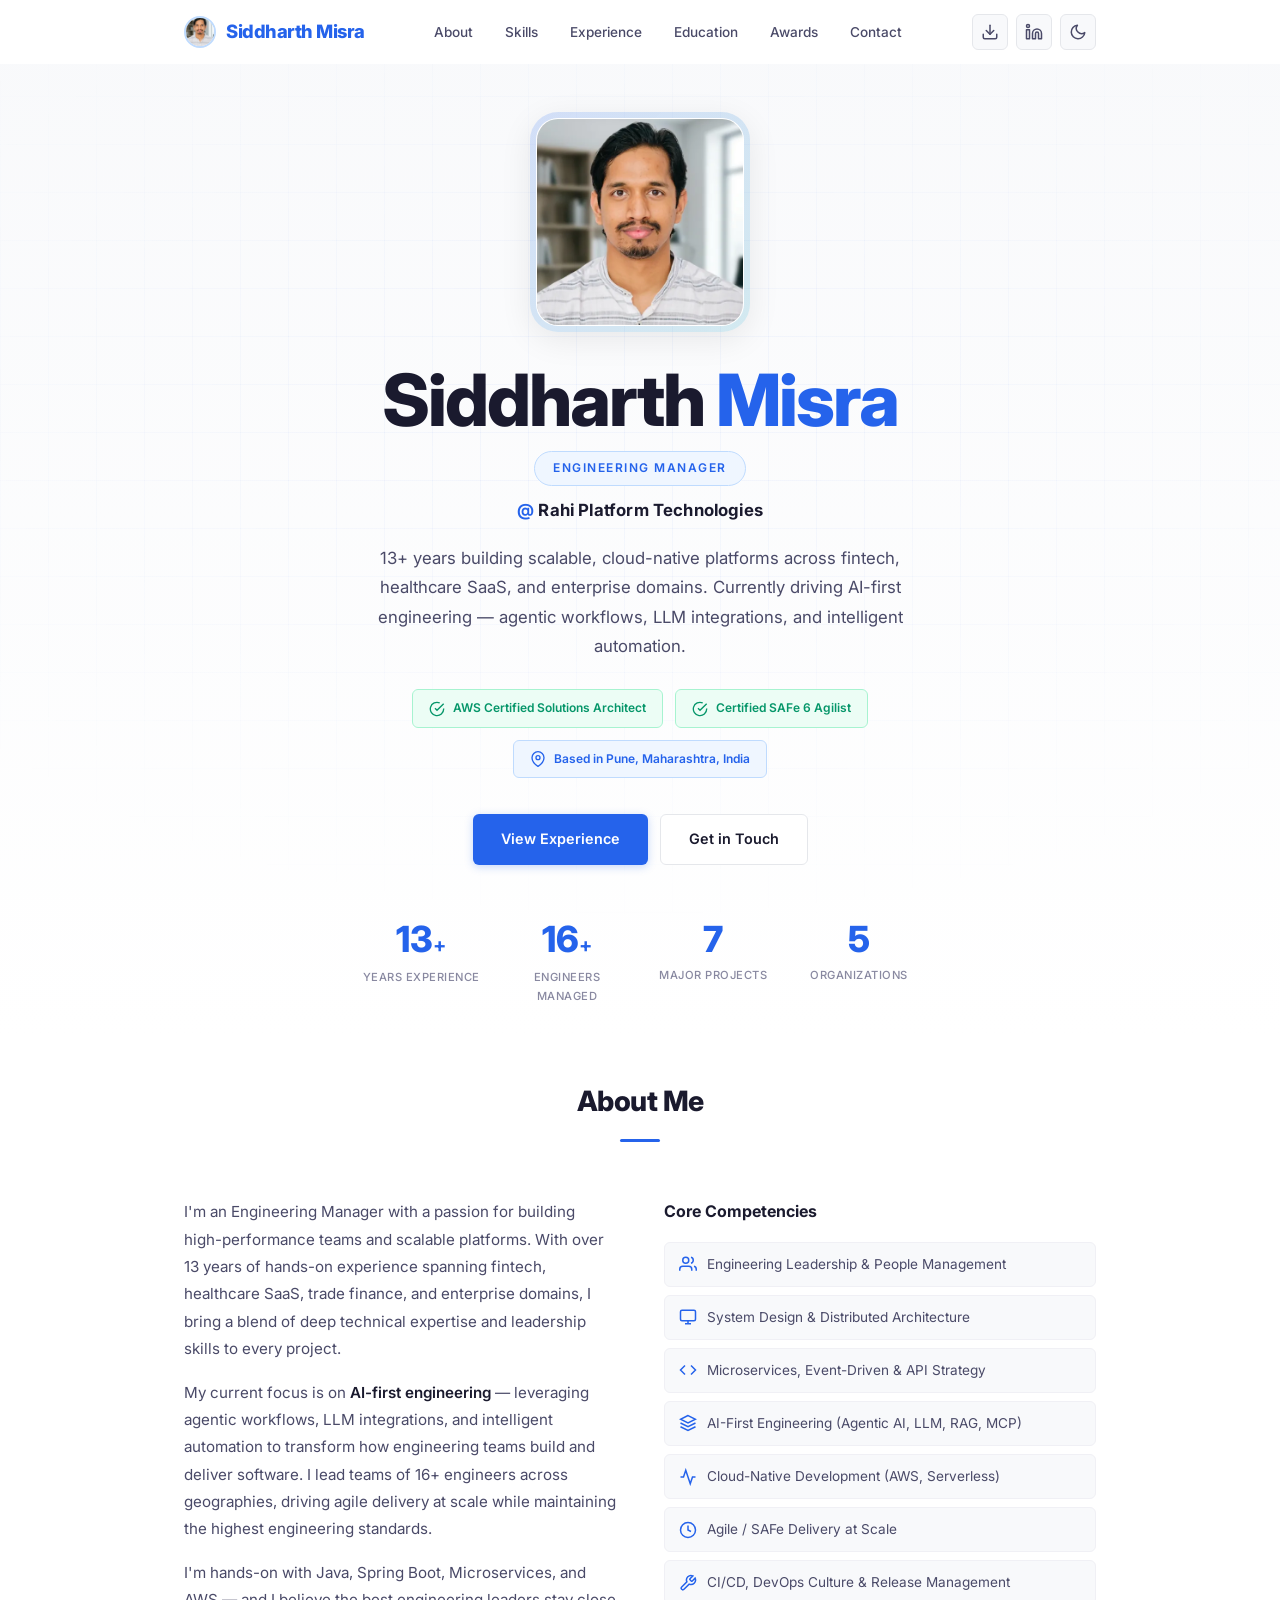
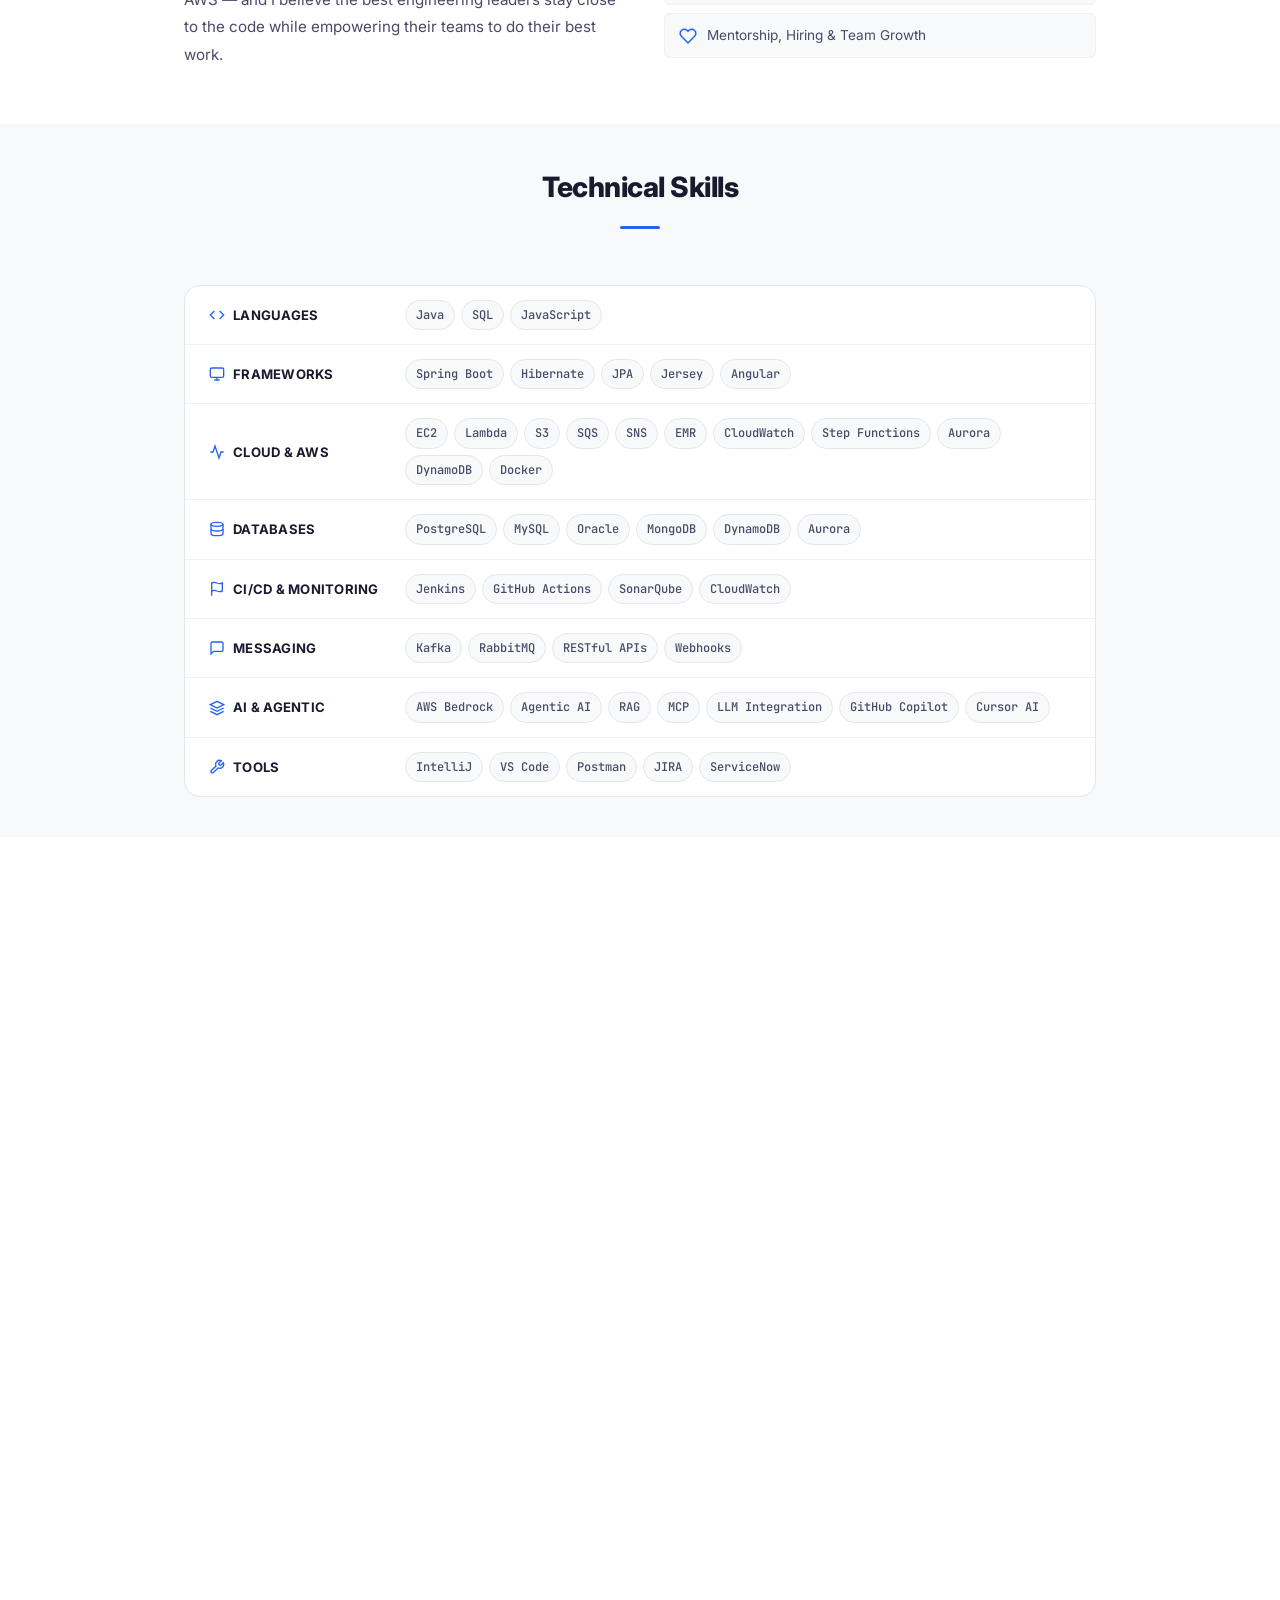
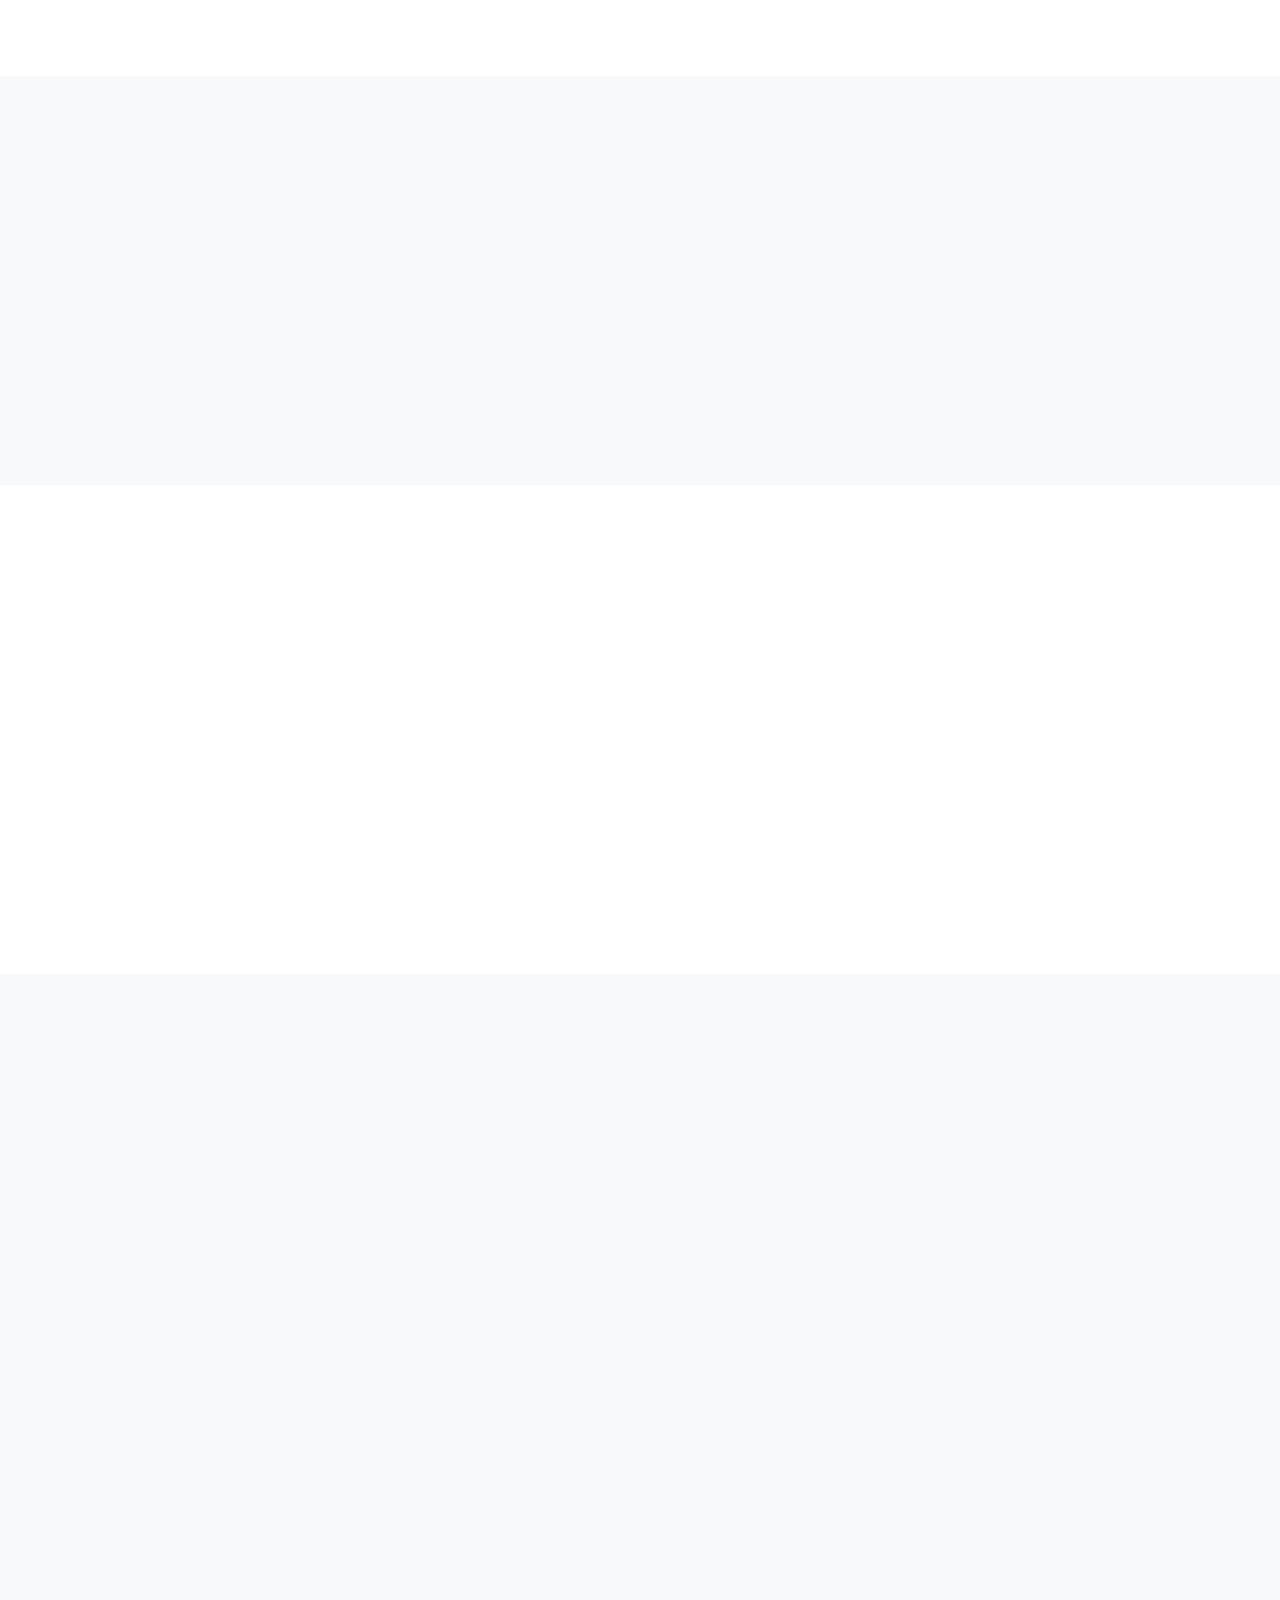
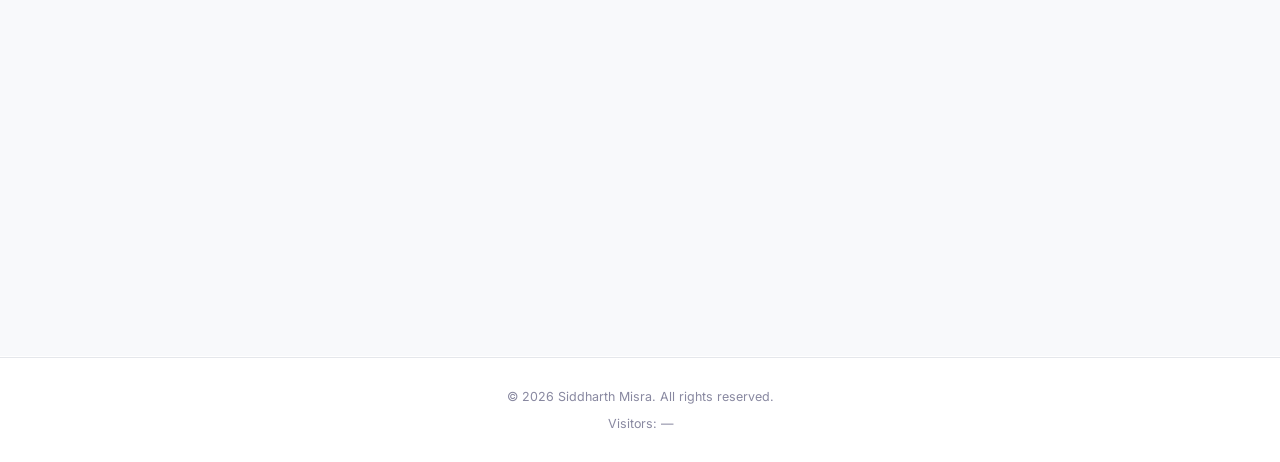
==== commit 9c9b1745: "optimized" ====
--- a/index.html
+++ b/index.html
@@ -57,9 +57,13 @@
     <link rel="preconnect" href="https://fonts.googleapis.com">
     <link rel="preconnect" href="https://fonts.gstatic.com" crossorigin>
     <link href="https://fonts.googleapis.com/css2?family=Inter:opsz,wght@14..32,300..800&family=JetBrains+Mono:wght@400;500&display=swap" rel="stylesheet">
+    <link rel="icon" type="image/png" sizes="32x32" href="favicon-32.png">
+    <link rel="icon" type="image/png" sizes="192x192" href="favicon-192.png">
+    <link rel="apple-touch-icon" href="apple-touch-icon.png">
     <link rel="stylesheet" href="style.css">
 </head>
 <body>
+    <a href="#main-content" class="skip-link">Skip to main content</a>
     <!-- Navigation -->
     <nav class="nav" id="nav" aria-label="Primary">
         <div class="nav-inner">
@@ -100,13 +104,16 @@
         <div class="hero-bg-grid"></div>
         <div class="container hero-content">
             <div class="hero-photo-wrap animate-in delay-1">
-                <img
-                    class="hero-photo"
-                    src="Siddharth-Misra.png"
-                    alt="Portrait of Siddharth Misra"
-                    width="390"
-                    height="472"
-                >
+                <picture>
+                    <source srcset="Siddharth-Misra.webp" type="image/webp">
+                    <img
+                        class="hero-photo"
+                        src="Siddharth-Misra.png"
+                        alt="Portrait of Siddharth Misra"
+                        width="480"
+                        height="580"
+                    >
+                </picture>
             </div>
             <h1 class="hero-title animate-in delay-1">
                 Siddharth <span class="gradient-text">Misra</span>
@@ -850,114 +857,6 @@
         </div>
     </section>
 
-    <script>
-    (function () {
-        const form       = document.getElementById('contactForm');
-        if (!form) return;
-
-        const btn        = document.getElementById('formSubmitBtn');
-        const btnText    = btn.querySelector('.form-submit-text');
-        const successDiv = document.getElementById('formSuccess');
-        const errorMsg   = document.getElementById('formError');
-        const sendAgain  = document.getElementById('formSendAnother');
-        const counter    = document.getElementById('msg-counter');
-        const textarea   = document.getElementById('contact-message');
-
-        // ── Character counter ──────────────────────────────────────────
-        textarea.addEventListener('input', function () {
-            const len = this.value.length;
-            counter.textContent = len + ' / 1000';
-            counter.classList.toggle('counter-warn', len > 900);
-        });
-
-        // ── Per-field validation messages ──────────────────────────────
-        const validators = {
-            'contact-name':    { el: null, errEl: null, msg: 'Please enter your name.' },
-            'contact-email':   { el: null, errEl: null, msg: 'Please enter a valid email address.' },
-            'contact-message': { el: null, errEl: null, msg: 'Please write a message.' },
-        };
-
-        Object.keys(validators).forEach(id => {
-            const v = validators[id];
-            v.el    = document.getElementById(id);
-            v.errEl = document.getElementById('err-' + id.replace('contact-', ''));
-            v.el.addEventListener('blur', () => validateField(v));
-            v.el.addEventListener('input', () => {
-                if (v.el.closest('.form-group').classList.contains('has-error')) validateField(v);
-            });
-        });
-
-        function validateField(v) {
-            const ok = v.el.checkValidity();
-            const group = v.el.closest('.form-group');
-            group.classList.toggle('has-error', !ok);
-            group.classList.toggle('is-valid', ok && v.el.value.trim() !== '');
-            v.errEl.textContent = ok ? '' : v.msg;
-        }
-
-        function validateAll() {
-            let allOk = true;
-            Object.values(validators).forEach(v => {
-                validateField(v);
-                if (!v.el.checkValidity()) allOk = false;
-            });
-            return allOk;
-        }
-
-        // ── Submission ─────────────────────────────────────────────────
-        form.addEventListener('submit', async function (e) {
-            e.preventDefault();
-            if (!validateAll()) return;
-
-            btn.disabled = true;
-            btn.classList.add('loading');
-            btnText.textContent = 'Sending…';
-            errorMsg.hidden = true;
-
-            try {
-                const res = await fetch(form.action, {
-                    method: 'POST',
-                    body: new FormData(form),
-                    headers: { Accept: 'application/json' }
-                });
-                if (res.ok) {
-                    form.hidden = true;
-                    successDiv.hidden = false;
-                    successDiv.scrollIntoView({ behavior: 'smooth', block: 'nearest' });
-                    if (globalThis._showContactToast) globalThis._showContactToast();
-                } else {
-                    errorMsg.hidden = false;
-                    btn.disabled = false;
-                    btn.classList.remove('loading');
-                    btnText.textContent = 'Send Message';
-                }
-            } catch (err) {
-                console.error('Form submission error:', err);
-                errorMsg.hidden = false;
-                btn.disabled = false;
-                btn.classList.remove('loading');
-                btnText.textContent = 'Send Message';
-            }
-        });
-
-        // ── Send another ───────────────────────────────────────────────
-        sendAgain.addEventListener('click', function () {
-            form.reset();
-            form.hidden = false;
-            successDiv.hidden = true;
-            btn.disabled = false;
-            btn.classList.remove('loading');
-            btnText.textContent = 'Send Message';
-            counter.textContent = '0 / 1000';
-            Object.values(validators).forEach(v => {
-                v.el.closest('.form-group').classList.remove('has-error', 'is-valid');
-                v.errEl.textContent = '';
-            });
-            form.querySelector('#contact-name').focus();
-        });
-    })();
-    </script>
-
     <!-- Toast notification -->
     <output class="toast" id="successToast" aria-live="polite" aria-atomic="true">
         <div class="toast-icon" aria-hidden="true">
@@ -973,38 +872,6 @@
         <div class="toast-progress" id="toastProgress"></div>
     </output>
 
-    <script>
-    (function () {
-        const toast      = document.getElementById('successToast');
-        const toastClose = document.getElementById('toastClose');
-        const toastProg  = document.getElementById('toastProgress');
-        let toastTimer;
-
-        function showToast() {
-            clearTimeout(toastTimer);
-            toast.classList.remove('toast--hide');
-            toast.classList.add('toast--show');
-            toastProg.style.animationName = 'none';
-            toastProg.style.animationName = 'toastProgress';
-            toastProg.style.animationDuration = '5s';
-            toastProg.style.animationTimingFunction = 'linear';
-            toastProg.style.animationFillMode = 'forwards';
-            toastTimer = setTimeout(dismissToast, 5000);
-        }
-
-        function dismissToast() {
-            clearTimeout(toastTimer);
-            toast.classList.replace('toast--show', 'toast--hide');
-            toast.addEventListener('animationend', () => toast.classList.remove('toast--hide'), { once: true });
-        }
-
-        toastClose.addEventListener('click', dismissToast);
-
-        // expose so the form script can call it
-        globalThis._showContactToast = showToast;
-    })();
-    </script>
-
     </main>
 
     <!-- Footer -->
@@ -1015,7 +882,7 @@
         </div>
     </footer>
 
-    <script src="script.js" defer></script>
+    <script src="script.js"></script>
     <script data-goatcounter="https://siddharth-misra.goatcounter.com/count"
         async src="https://gc.zgo.at/count.js"></script>
     <script type="module">
--- a/style.css
+++ b/style.css
@@ -19,8 +19,8 @@
     --amber: #d97706;
     --amber-bg: #fffbeb;
     --error: #ef4444;
-    --error-bg: color-mix(in srgb, #ef4444 10%, transparent);
-    --error-border: color-mix(in srgb, #ef4444 25%, transparent);
+    --error-bg: rgba(239, 68, 68, 0.10);
+    --error-border: rgba(239, 68, 68, 0.25);
     --amber-border: #fde68a;
     --text-on-accent: #ffffff;
     --cert-border: #a7f3d0;
@@ -61,8 +61,8 @@
     --amber: #fbbf24;
     --amber-bg: #2d1f07;
     --error: #f87171;
-    --error-bg: color-mix(in srgb, #f87171 10%, transparent);
-    --error-border: color-mix(in srgb, #f87171 25%, transparent);
+    --error-bg: rgba(248, 113, 113, 0.10);
+    --error-border: rgba(248, 113, 113, 0.25);
     --amber-border: #b45309;
     --cert-border: #065f46;
     --accent-2-border: #164e63;
@@ -96,6 +96,26 @@
 
 body.menu-open {
     overflow: hidden;
+}
+
+/* ===== Skip Link ===== */
+.skip-link {
+    position: absolute;
+    top: -100%;
+    left: 16px;
+    z-index: 3000;
+    padding: 8px 16px;
+    background: var(--accent);
+    color: var(--text-on-accent);
+    border-radius: var(--radius-sm);
+    font-weight: 600;
+    font-size: 0.875rem;
+    text-decoration: none;
+    transition: top 0.2s ease;
+}
+
+.skip-link:focus {
+    top: 8px;
 }
 
 a {
@@ -247,6 +267,8 @@
 
 .nav-actions {
     display: flex;
+    flex-direction: row;
+    flex-wrap: nowrap;
     align-items: center;
     gap: 8px;
     flex-shrink: 0;
@@ -1158,7 +1180,7 @@
 .form-group textarea:focus {
     border-color: var(--accent);
     background: var(--bg-card);
-    box-shadow: 0 0 0 3px color-mix(in srgb, var(--accent) 14%, transparent);
+    box-shadow: 0 0 0 3px rgba(37, 99, 235, 0.14);
 }
 
 /* valid */
@@ -1171,7 +1193,7 @@
 .form-group.has-error input,
 .form-group.has-error textarea {
     border-color: var(--error);
-    box-shadow: 0 0 0 3px color-mix(in srgb, var(--error) 12%, transparent);
+    box-shadow: 0 0 0 3px rgba(239, 68, 68, 0.12);
 }
 
 .field-error {
@@ -1194,7 +1216,7 @@
 }
 
 /* ── Textarea + counter ── */
-.textarea-wrap { position: relative; }
+.textarea-wrap { position: relative; width: 100%; display: block; }
 
 .char-counter {
     position: absolute;
@@ -1233,7 +1255,7 @@
 
 .form-submit:hover:not(:disabled) {
     background: var(--accent-dark);
-    box-shadow: 0 4px 14px color-mix(in srgb, var(--accent) 38%, transparent);
+    box-shadow: 0 4px 14px rgba(37, 99, 235, 0.38);
     transform: translateY(-1px);
 }
 
@@ -1248,7 +1270,7 @@
     display: none;
     width: 15px;
     height: 15px;
-    border: 2px solid color-mix(in srgb, var(--text-on-accent) 30%, transparent);
+    border: 2px solid rgba(255, 255, 255, 0.30);
     border-top-color: var(--text-on-accent);
     border-radius: 50%;
     animation: spin 0.65s linear infinite;
@@ -1276,6 +1298,7 @@
     animation: fadeIn 0.2s ease;
 }
 
+.form-error[hidden] { display: none; }
 .form-error svg { flex-shrink: 0; margin-top: 1px; }
 .form-error a { color: inherit; text-decoration: underline; }
 
@@ -1301,7 +1324,7 @@
     align-items: center;
     justify-content: center;
     margin-bottom: 4px;
-    border: 2px solid color-mix(in srgb, var(--green) 30%, transparent);
+    border: 2px solid rgba(16, 185, 129, 0.30);
 }
 
 .form-success-state h4 {
@@ -1354,7 +1377,7 @@
     align-items: center;
     gap: 12px;
     background: var(--bg-card);
-    border: 1px solid color-mix(in srgb, var(--green) 35%, transparent);
+    border: 1px solid rgba(16, 185, 129, 0.35);
     border-radius: var(--radius);
     padding: 14px 16px;
     box-shadow: var(--shadow-lg);
@@ -1490,12 +1513,7 @@
 .delay-4 { animation-delay: 0.48s; }
 .delay-5 { animation-delay: 0.60s; }
 
-@keyframes fadeIn {
-    to {
-        opacity: 1;
-        transform: translateY(0);
-    }
-}
+/* fadeIn keyframes defined above (contact form section) */
 
 html.js .fade-up {
     opacity: 0;
@@ -1645,11 +1663,16 @@
 
 /* ===== Print ===== */
 @media print {
-    .nav, .hero-actions { display: none; }
+    .nav, .nav-backdrop, .hero-actions, .hero-bg-grid,
+    .toast, .contact-form-wrap, .skip-link, .footer .visitor-count { display: none; }
     .hero { min-height: auto; padding: 16px 0; }
     .section { padding: 20px 0; }
     .timeline-content, .skills-table, .edu-card, .award-card, .contact-card {
         box-shadow: none;
+        border: 1px solid #ddd;
         break-inside: avoid;
     }
-}
+    body { font-size: 12pt; line-height: 1.5; color: #000; background: #fff; }
+    a { color: #000; text-decoration: underline; }
+    .container { max-width: 100%; }
+}
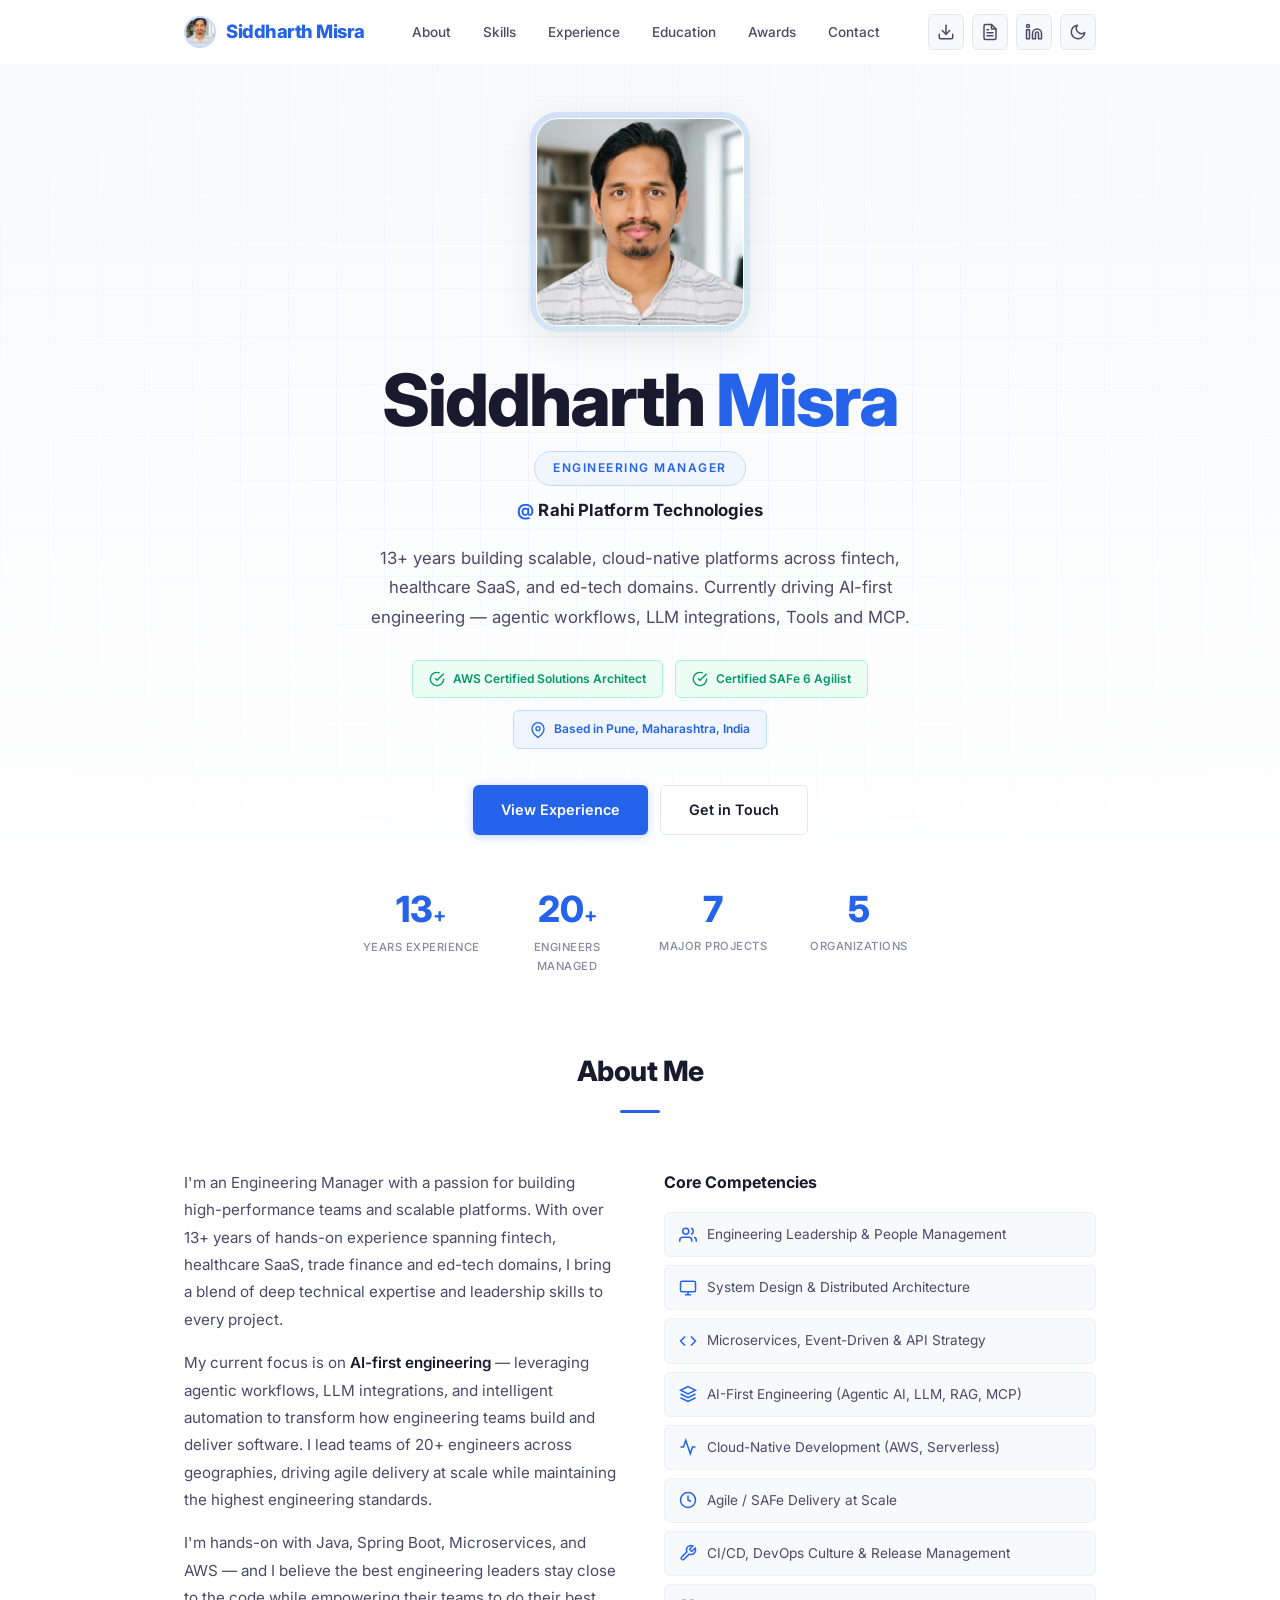
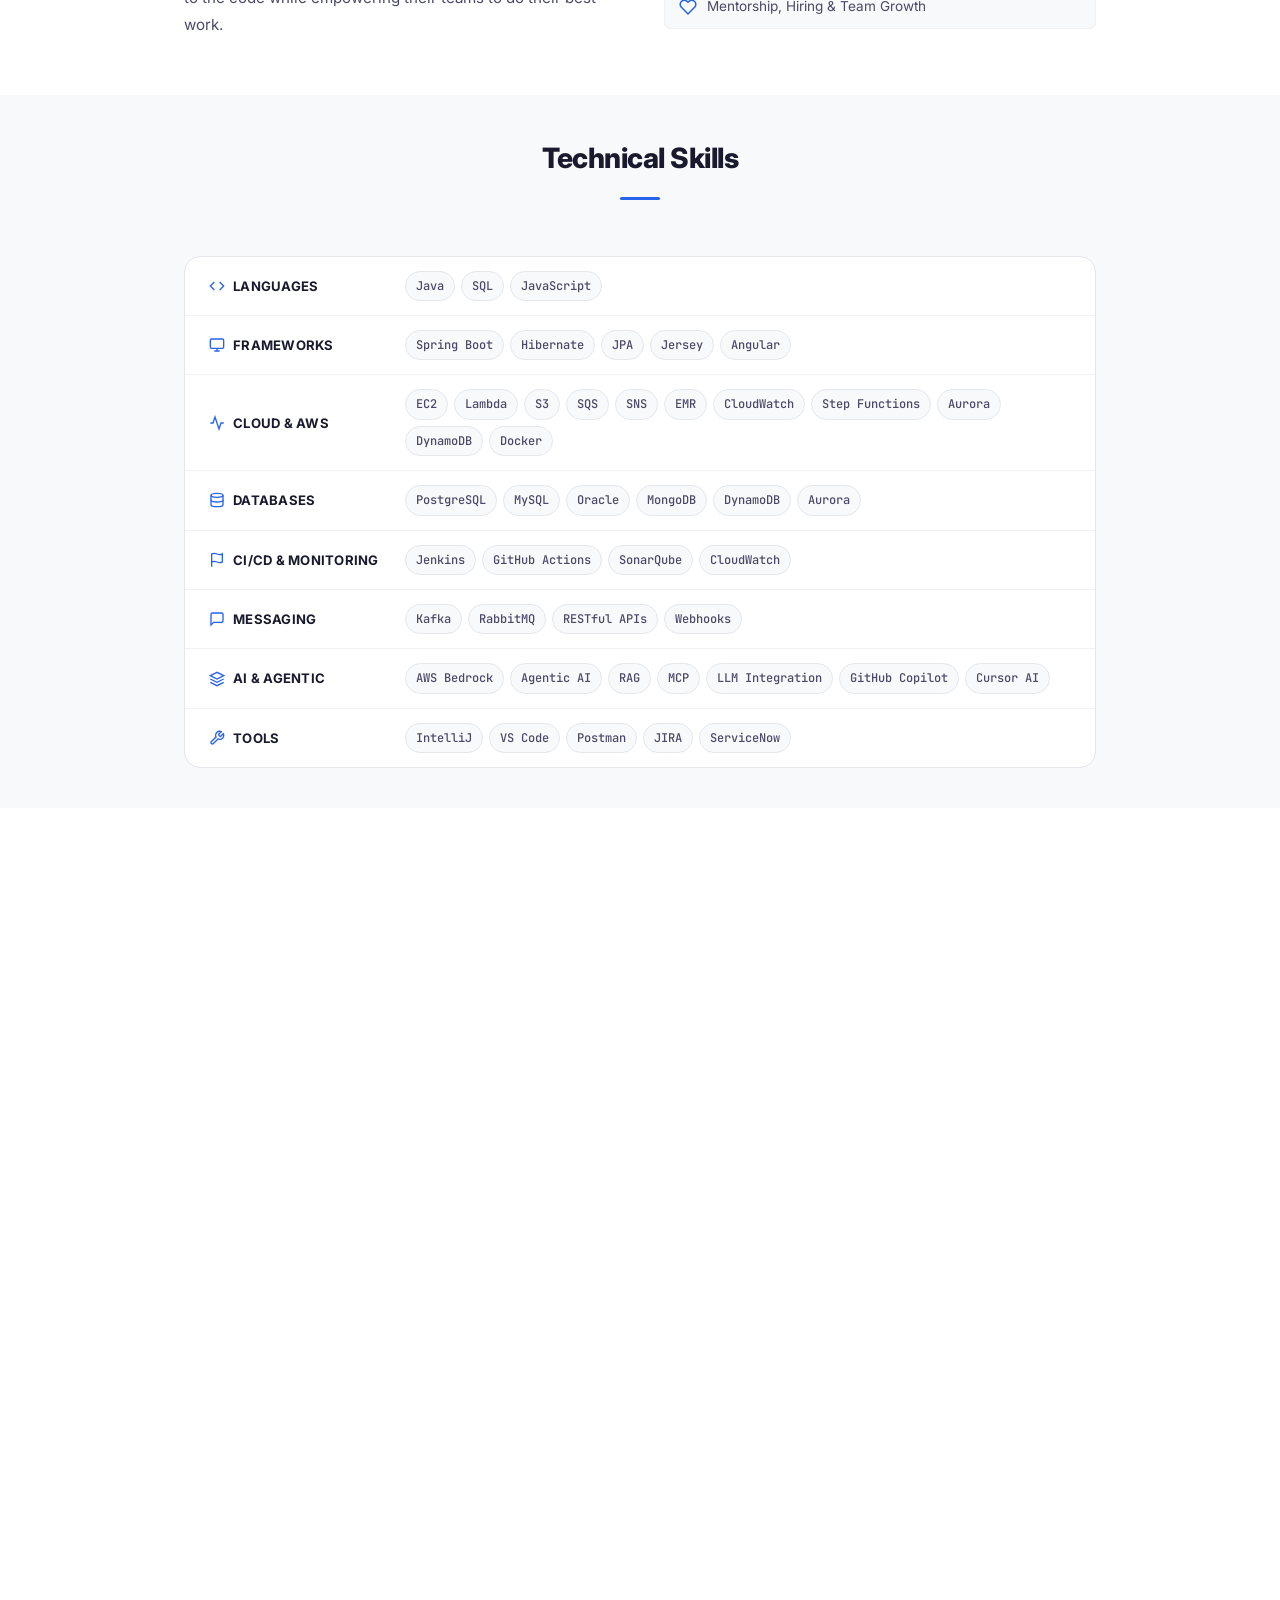
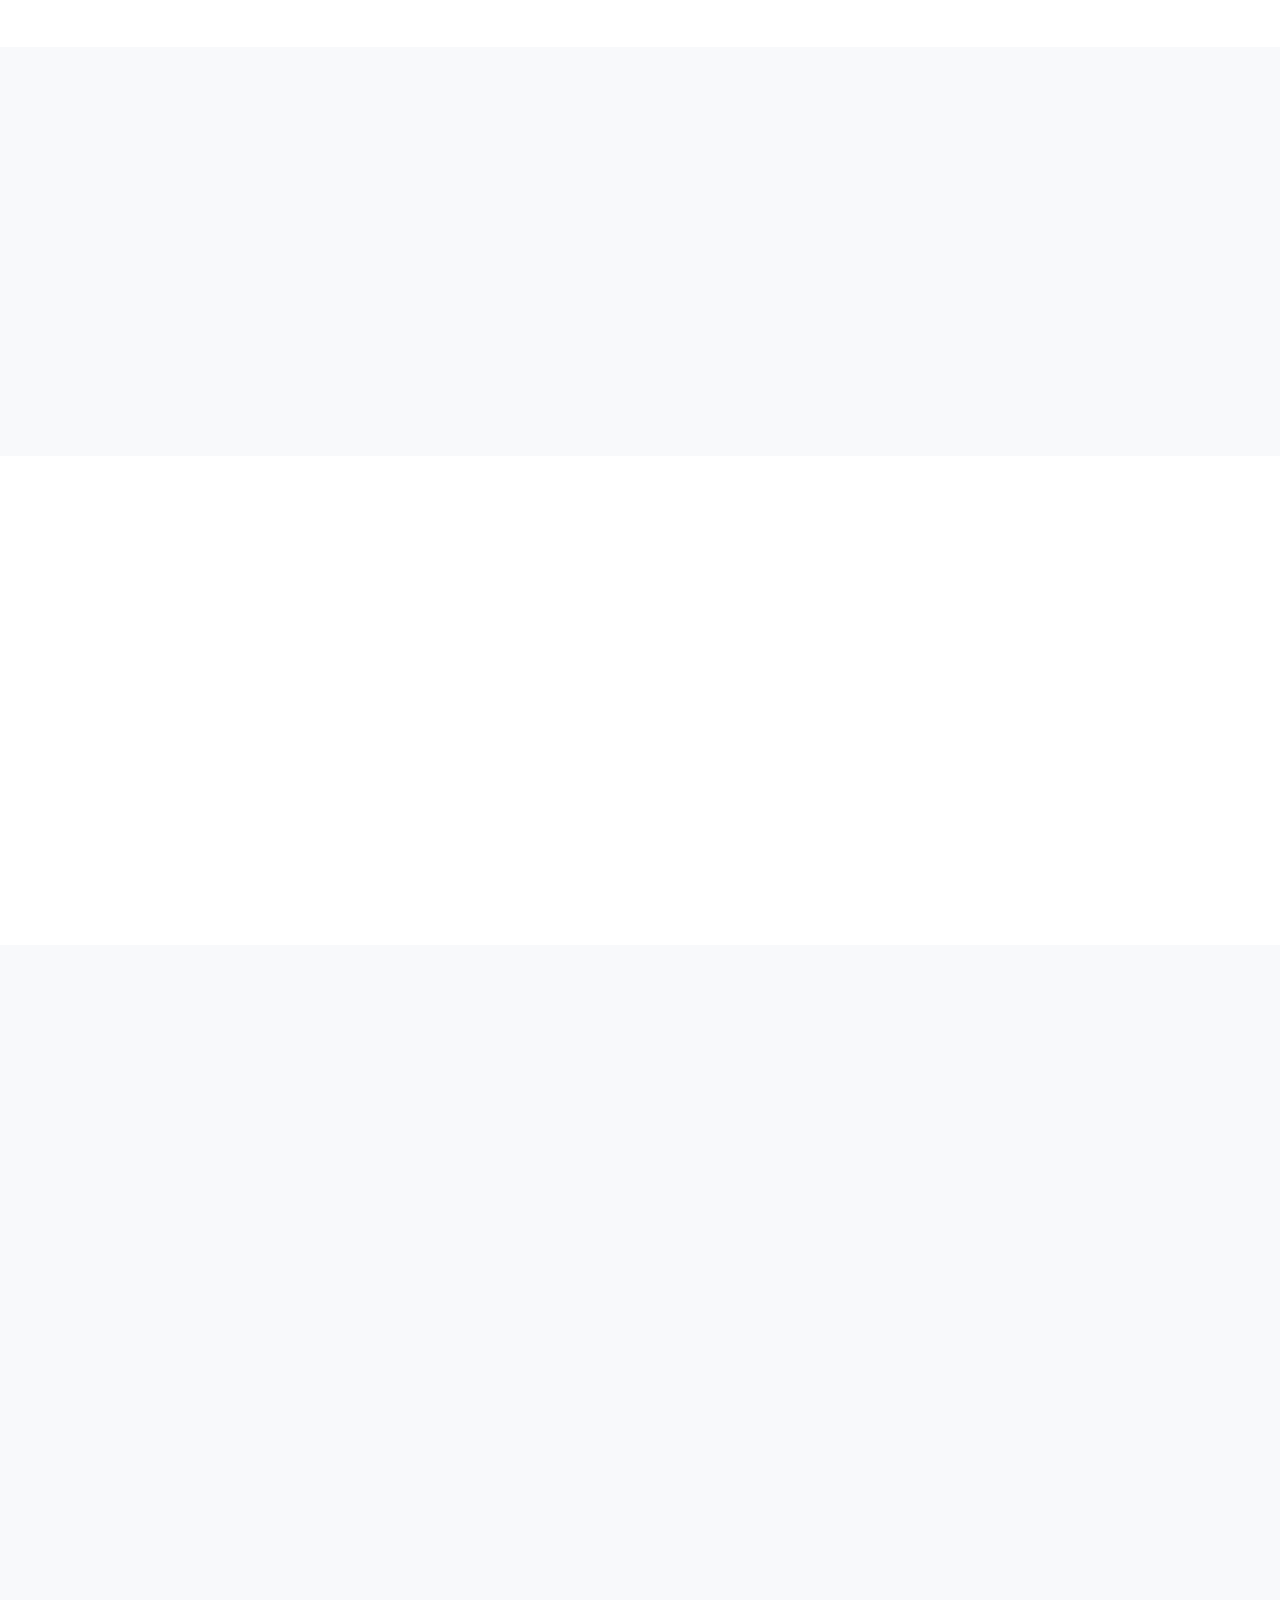
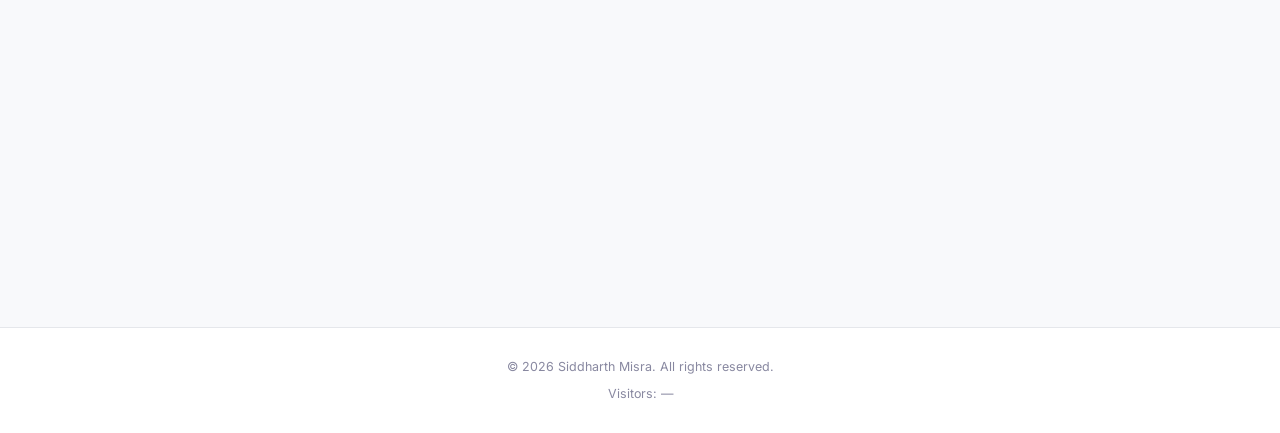
==== commit 8735bb91: "resume updated" ====
--- a/index.html
+++ b/index.html
@@ -3,15 +3,15 @@
 <head>
     <meta charset="UTF-8">
     <meta name="viewport" content="width=device-width, initial-scale=1.0">
-    <title>Siddharth Misra | Engineering Manager | AWS Certified Solutions Architect | SAFe 6 Agilist Certified | AI-First Leader</title>
+    <title>Siddharth Misra | Engineering Manager | AWS Certified Solutions Architect | SAFe 6 Agilist Certified | AI-First Developer</title>
     <meta name="description" content="Siddharth Misra is an Engineering Manager with 13+ years of experience building scalable, cloud-native platforms. AWS Certified Solutions Architect, SAFe 6 Agilist, and AI-First Engineering Leader based in Pune, India.">
     <meta name="keywords" content="Siddharth Misra, Engineering Manager, Java, Spring Boot, AWS, Microservices, AI, LLM, Agentic Workflows, Fintech, Healthcare SaaS, Resume, Portfolio, Pune, India">
     <meta name="author" content="Siddharth Misra">
     <meta name="robots" content="index, follow">
     <link rel="canonical" href="https://siddharth-misra.github.io/">
     <!-- Open Graph -->
-    <meta property="og:title" content="Siddharth Misra — Engineering Manager | AWS Certified | AI-First Leader">
-    <meta property="og:description" content="Siddharth Misra is an Engineering Manager with 13+ years building scalable cloud-native platforms across fintech, healthcare SaaS, and enterprise domains. Currently driving AI-first engineering at Rahi Platform Technologies.">
+    <meta property="og:title" content="Siddharth Misra — Engineering Manager | AWS Certified | AI-First Developer">
+    <meta property="og:description" content="Siddharth Misra is an Engineering Manager with 13+ years building scalable cloud-native platforms across fintech, healthcare SaaS and ed-tech domains. Currently driving AI-first engineering at Rahi Platform Technologies.">
     <meta property="og:type" content="website">
     <meta property="og:url" content="https://siddharth-misra.github.io/">
     <meta property="og:image" content="https://siddharth-misra.github.io/Siddharth-Misra.png">
@@ -20,11 +20,19 @@
     <meta property="og:locale" content="en_US">
     <!-- Twitter Card -->
     <meta name="twitter:card" content="summary_large_image">
-    <meta name="twitter:title" content="Siddharth Misra — Engineering Manager | AWS Certified | AI-First Leader">
+    <meta name="twitter:title" content="Siddharth Misra — Engineering Manager | AWS Certified | AI-First Developer">
     <meta name="twitter:description" content="Engineering Manager with 13+ years building scalable cloud-native platforms. AWS Certified, SAFe Agilist, AI-First Engineering Leader based in Pune, India.">
     <meta name="twitter:image" content="https://siddharth-misra.github.io/Siddharth-Misra.png">
     <meta name="color-scheme" content="light dark">
-    <!-- Structured Data -->
+    
+    <script type="text/javascript">
+        (function(c,l,a,r,i,t,y){
+            c[a]=c[a]||function(){(c[a].q=c[a].q||[]).push(arguments)};
+            t=l.createElement(r);t.async=1;t.src="https://www.clarity.ms/tag/"+i;
+            y=l.getElementsByTagName(r)[0];y.parentNode.insertBefore(t,y);
+        })(window, document, "clarity", "script", "w5fecopwru");
+    </script>
+   
     <script type="application/ld+json">
     {
       "@context": "https://schema.org",
@@ -33,7 +41,7 @@
       "jobTitle": "Engineering Manager",
       "url": "https://siddharth-misra.github.io/",
       "image": "https://siddharth-misra.github.io/Siddharth-Misra.png",
-      "description": "Engineering Manager with 13+ years of experience building scalable, cloud-native platforms across fintech, healthcare SaaS, and enterprise domains.",
+      "description": "Engineering Manager with 13+ years of experience building scalable, cloud-native platforms across fintech, healthcare SaaS and ed-tech domains.",
       "address": {
         "@type": "PostalAddress",
         "addressLocality": "Pune",
@@ -80,8 +88,11 @@
                 <li><a href="#contact">Contact</a></li>
             </ul>
             <div class="nav-actions">
-                <a href="Siddharth-Misra-Resume.pdf" target="_blank" rel="noopener noreferrer" class="linkedin-nav-btn" aria-label="Download resume" title="Download resume">
+                <a href="Siddharth-Misra-Resume-A.pdf" target="_blank" rel="noopener noreferrer" class="linkedin-nav-btn" aria-label="Download resume" title="Download resume">
                     <svg width="18" height="18" viewBox="0 0 24 24" fill="none" stroke="currentColor" stroke-width="2" stroke-linecap="round" stroke-linejoin="round"><path d="M21 15v4a2 2 0 0 1-2 2H5a2 2 0 0 1-2-2v-4"/><polyline points="7 10 12 15 17 10"/><line x1="12" y1="15" x2="12" y2="3"/></svg>
+                </a>
+                <a href="Siddharth-Misra-Resume-OP.pdf" target="_blank" rel="noopener noreferrer" class="linkedin-nav-btn" aria-label="ATS friendly resume" title="ATS friendly resume">
+                    <svg width="18" height="18" viewBox="0 0 24 24" fill="none" stroke="currentColor" stroke-width="2" stroke-linecap="round" stroke-linejoin="round"><path d="M14 2H6a2 2 0 0 0-2 2v16a2 2 0 0 0 2 2h12a2 2 0 0 0 2-2V8z"/><polyline points="14 2 14 8 20 8"/><line x1="16" y1="13" x2="8" y2="13"/><line x1="16" y1="17" x2="8" y2="17"/><polyline points="10 9 9 9 8 9"/></svg>
                 </a>
                 <a href="https://linkedin.com/in/siddharthmisra9" target="_blank" rel="noopener noreferrer" class="linkedin-nav-btn" aria-label="LinkedIn profile" title="LinkedIn profile">
                     <svg width="18" height="18" viewBox="0 0 24 24" fill="none" stroke="currentColor" stroke-width="2" stroke-linecap="round" stroke-linejoin="round"><path d="M16 8a6 6 0 0 1 6 6v7h-4v-7a2 2 0 0 0-2-2 2 2 0 0 0-2 2v7h-4v-7a6 6 0 0 1 6-6z"/><rect x="2" y="9" width="4" height="12"/><circle cx="4" cy="4" r="2"/></svg>
@@ -121,8 +132,8 @@
             <div class="hero-badge animate-in delay-2">Engineering Manager</div>
             <p class="hero-org animate-in delay-3"><span class="hero-org-at">@</span> <a href="https://www.rahitechnologies.com" target="_blank" rel="noopener noreferrer" class="hero-org-link">Rahi Platform Technologies</a></p>
             <p class="hero-subtitle animate-in delay-4">
-                13+ years building scalable, cloud-native platforms across fintech, healthcare SaaS, and enterprise domains.
-                Currently driving AI-first engineering &mdash; agentic workflows, LLM integrations, and intelligent automation.
+                13+ years building scalable, cloud-native platforms across fintech, healthcare SaaS, and ed-tech domains.
+                Currently driving AI-first engineering &mdash; agentic workflows, LLM integrations, Tools and MCP.
             </p>
             <div class="hero-certs animate-in delay-4">
                 <a href="https://www.credly.com/badges/0fa12d67-9d01-4b40-9cd2-b124b5f8e7a7" target="_blank" rel="noopener noreferrer" class="cert-badge">
@@ -150,7 +161,7 @@
                     <span class="stat-label">Years Experience</span>
                 </div>
                 <div class="stat">
-                    <span class="stat-number" data-count="16">16</span><span class="stat-plus">+</span>
+                    <span class="stat-number" data-count="20">20</span><span class="stat-plus">+</span>
                     <span class="stat-label">Engineers Managed</span>
                 </div>
                 <div class="stat">
@@ -173,13 +184,13 @@
                 <div class="about-text fade-up">
                     <p>
                         I'm an Engineering Manager with a passion for building high-performance teams and scalable platforms.
-                        With over 13 years of hands-on experience spanning fintech, healthcare SaaS, trade finance, and enterprise domains,
+                        With over 13+ years of hands-on experience spanning fintech, healthcare SaaS, trade finance and ed-tech domains,
                         I bring a blend of deep technical expertise and leadership skills to every project.
                     </p>
                     <p>
                         My current focus is on <strong>AI-first engineering</strong> &mdash; leveraging agentic workflows, LLM integrations,
                         and intelligent automation to transform how engineering teams build and deliver software.
-                        I lead teams of 16+ engineers across geographies, driving agile delivery at scale while maintaining
+                        I lead teams of 20+ engineers across geographies, driving agile delivery at scale while maintaining
                         the highest engineering standards.
                     </p>
                     <p>
@@ -401,7 +412,7 @@
                         </div>
 
                         <ul class="timeline-details">
-                            <li>Lead a team of <strong>16+ engineers</strong> across frontend, backend, and platform &mdash; driving end-to-end delivery of the LOP from architecture to production.</li>
+                            <li>Lead a team of <strong>20+ engineers</strong> across frontend, backend, and platform &mdash; driving end-to-end delivery of the LOP from architecture to production.</li>
                             <li>Designed the microservices architecture &mdash; decomposing the loan lifecycle into independently deployable services with event-driven communication via Kafka and SQS.</li>
                             <li>Established workflow orchestration for loan processing flows and configurable credit eligibility rules.</li>
                             <li>Integrated third-party APIs for KYC (UIDAI, CKYC), credit bureaus (CIBIL, Experian), and e-sign providers with retry, idempotency, and audit logging.</li>
@@ -454,7 +465,7 @@
                             </div>
                         </div>
                         <ul class="timeline-details">
-                            <li>Managed <strong>16+ engineers</strong> across <strong>3 scrum teams</strong> in 2 geographies (US & India).</li>
+                            <li>Managed <strong>20+ engineers</strong> across <strong>3 scrum teams</strong> in 2 geographies (US & India).</li>
                             <li>Owned end-to-end delivery of backend services impacting <strong>100,000+ users</strong> across client organizations.</li>
                             <li>Reduced sprint duration from 2 weeks to 1 week &mdash; increased delivery velocity and tightened feedback loops.</li>
                             <li>Drove DevOps improvements that <strong>reduced deployment time by 60%</strong> and enhanced CI/CD pipelines.</li>
--- a/style.css
+++ b/style.css
@@ -318,6 +318,7 @@
 .hero-bg-grid {
     position: absolute;
     inset: 0;
+    pointer-events: none;
     background-image:
         linear-gradient(rgba(37, 99, 235, 0.04) 1px, transparent 1px),
         linear-gradient(90deg, rgba(37, 99, 235, 0.04) 1px, transparent 1px);
@@ -1554,11 +1555,13 @@
     -webkit-backdrop-filter: blur(2px);
     z-index: 999;
     opacity: 0;
+    pointer-events: none;
     transition: opacity var(--transition);
 }
 
 .nav-backdrop.open {
     opacity: 1;
+    pointer-events: auto;
 }
 
 /* ===== Responsive ===== */
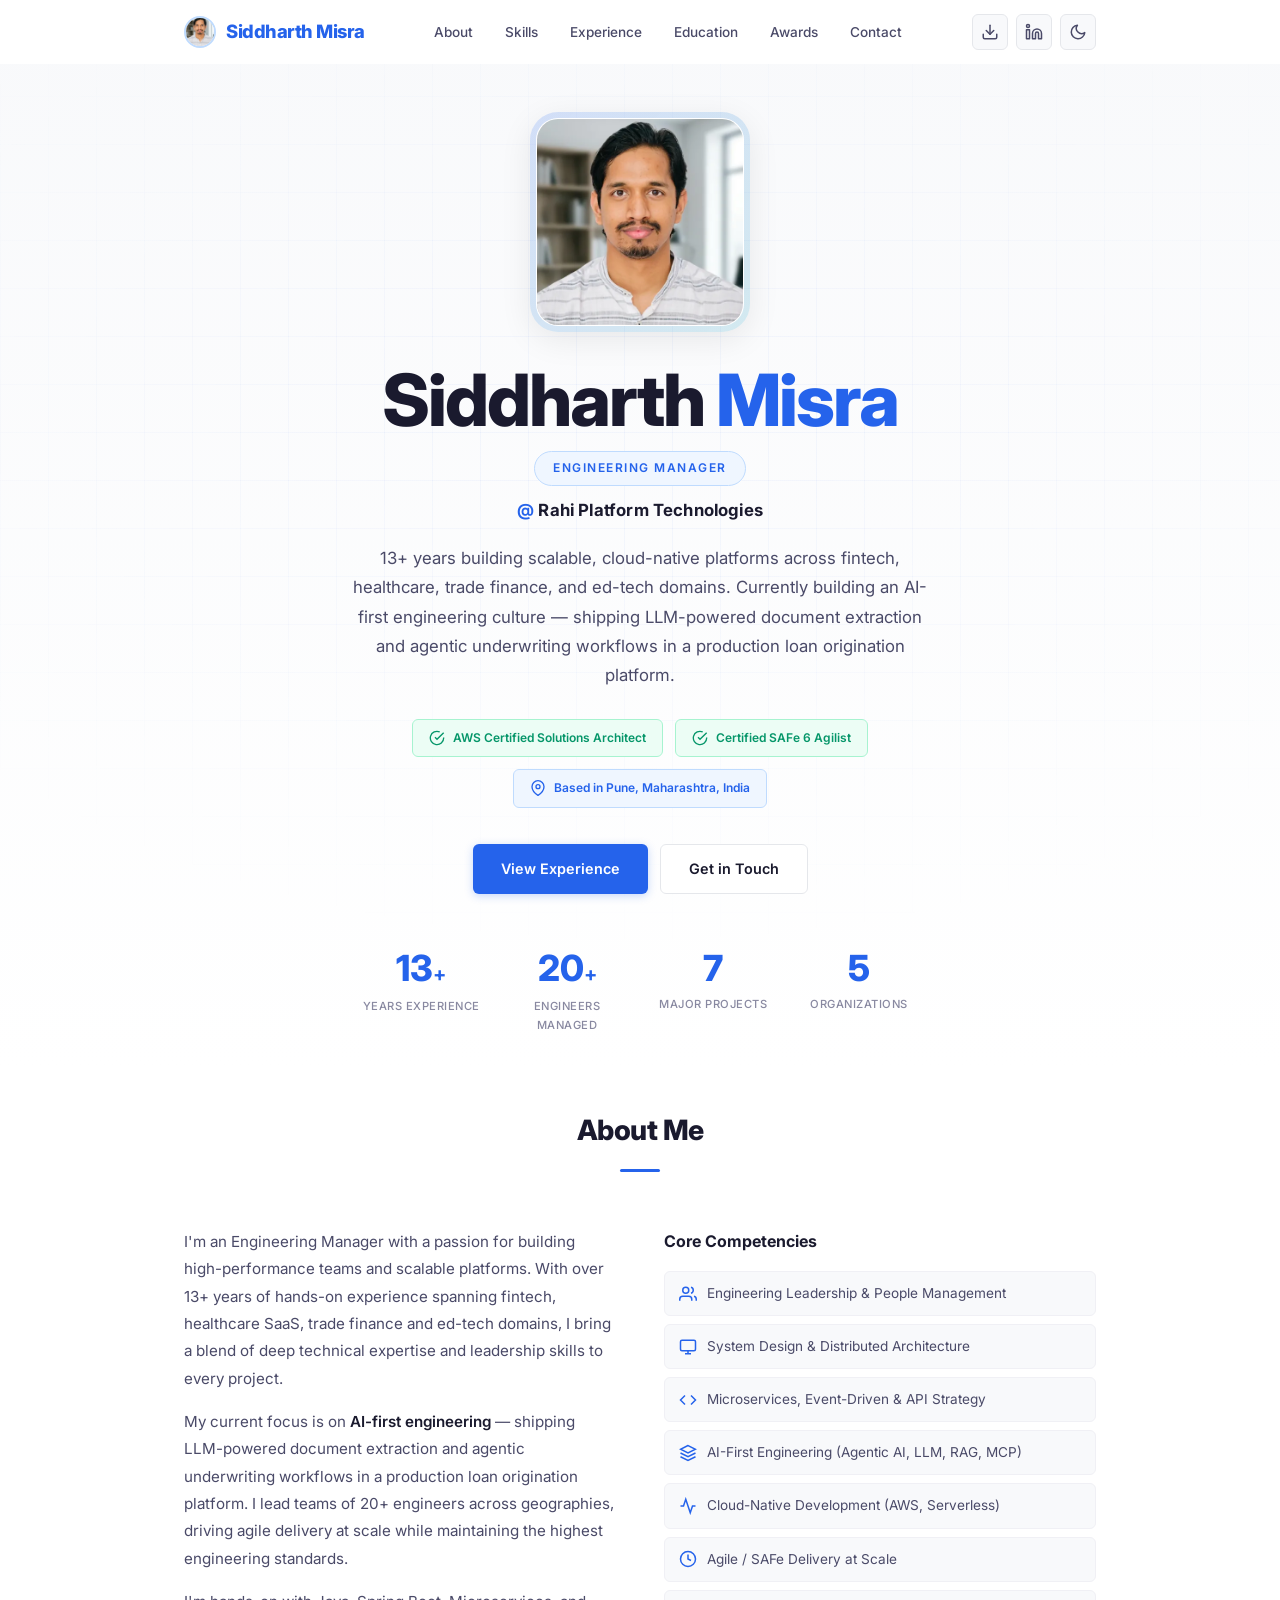
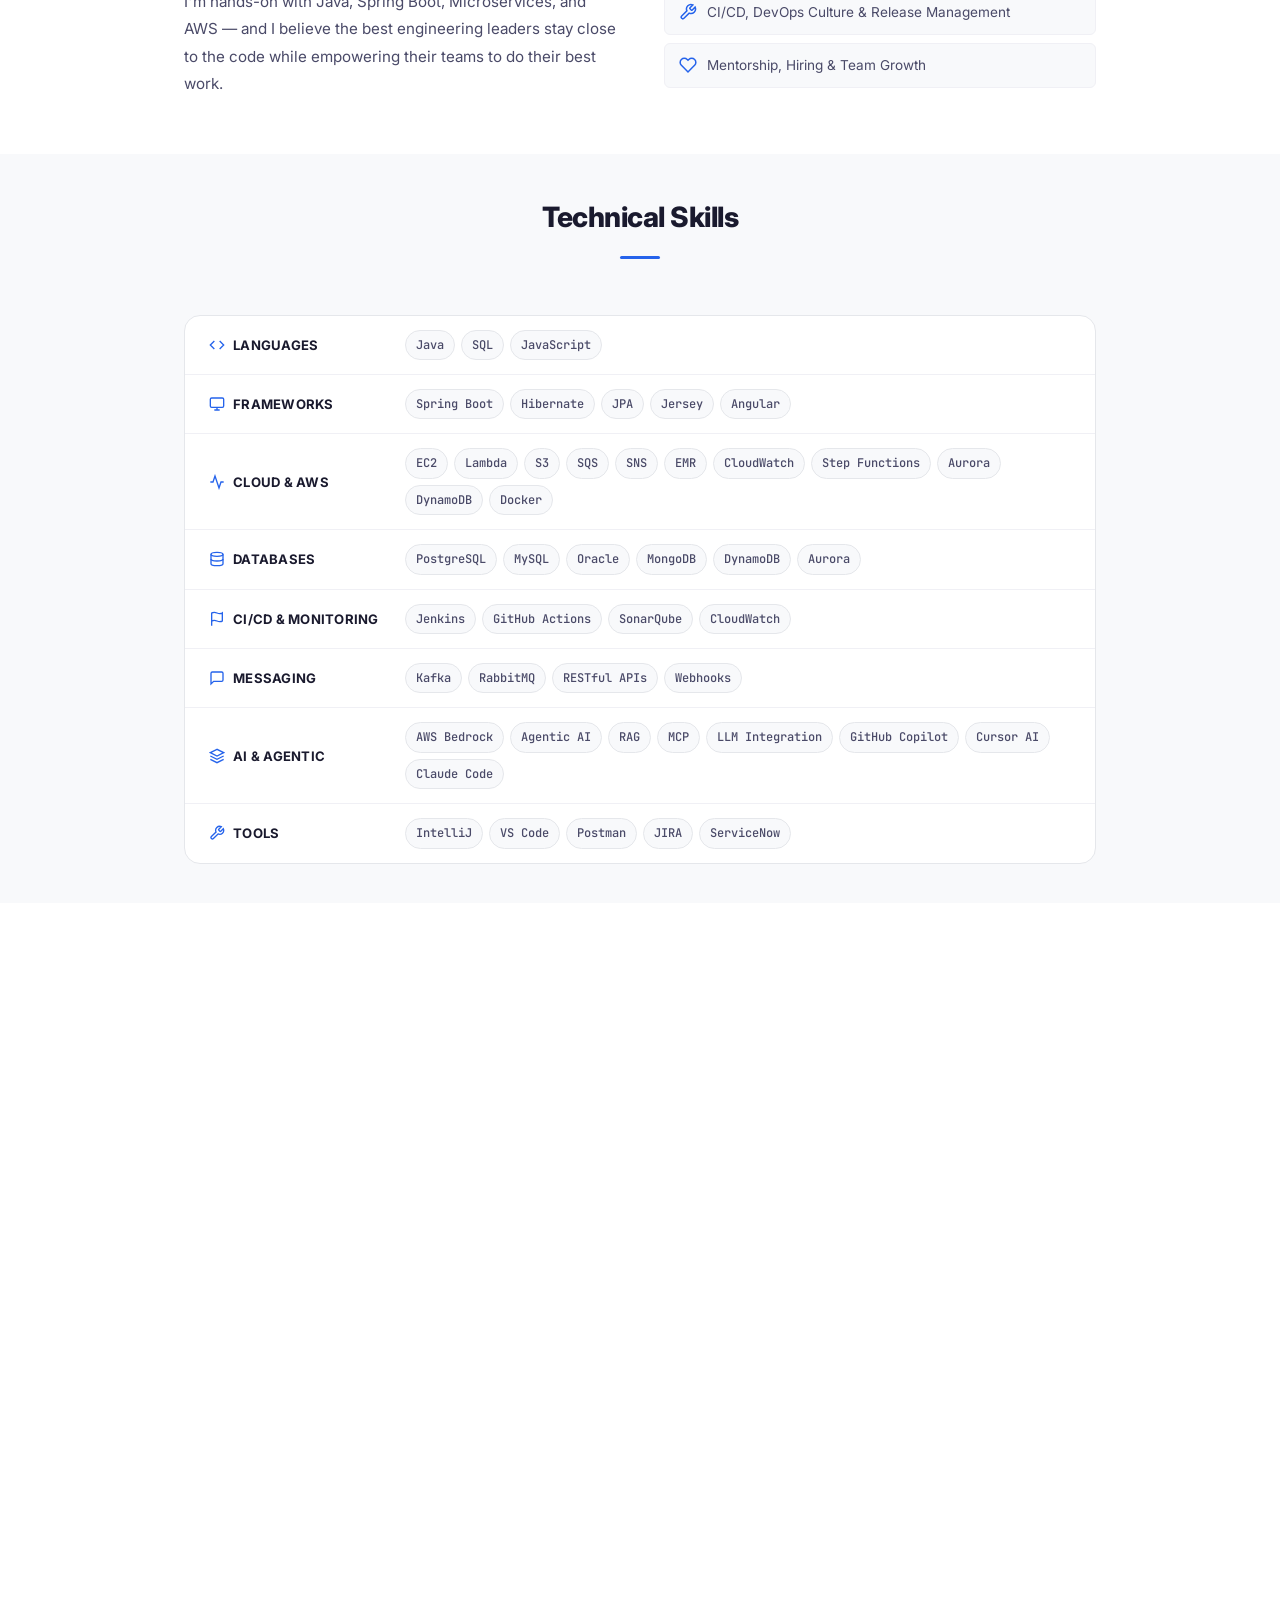
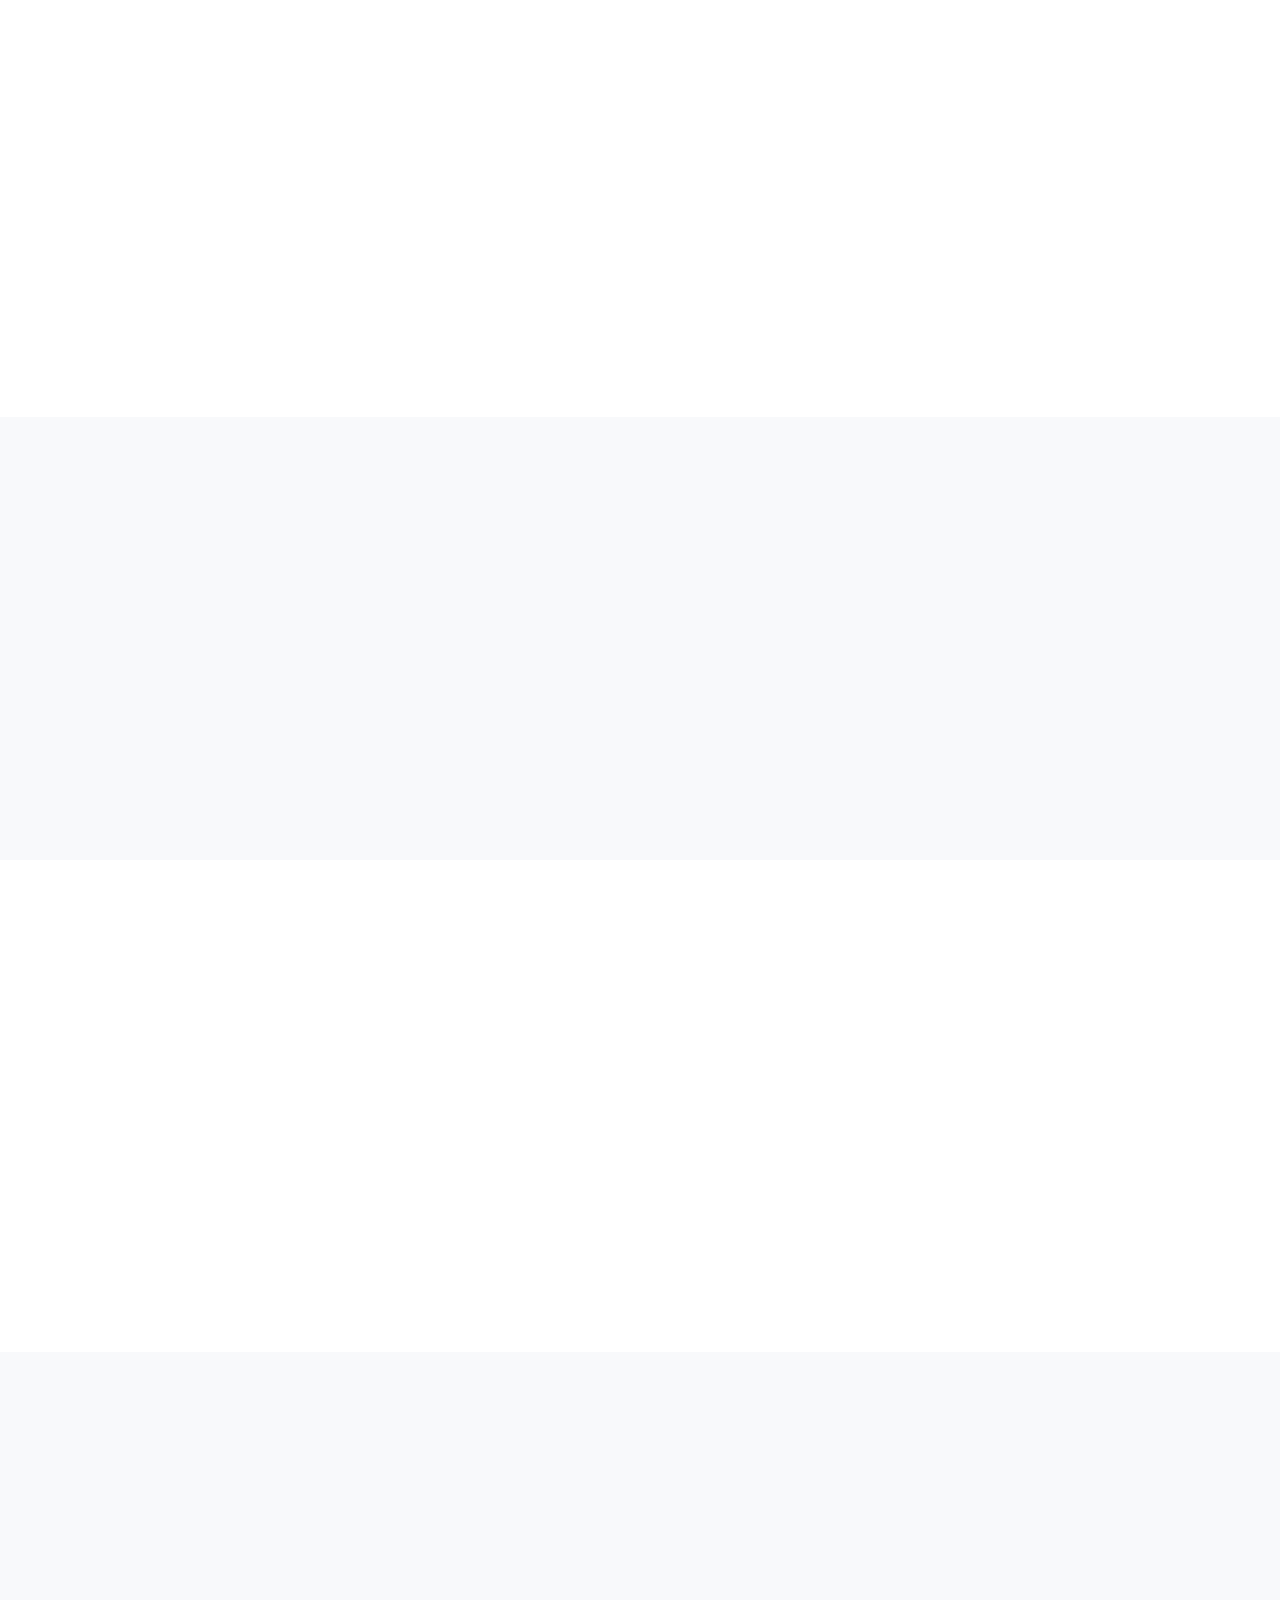
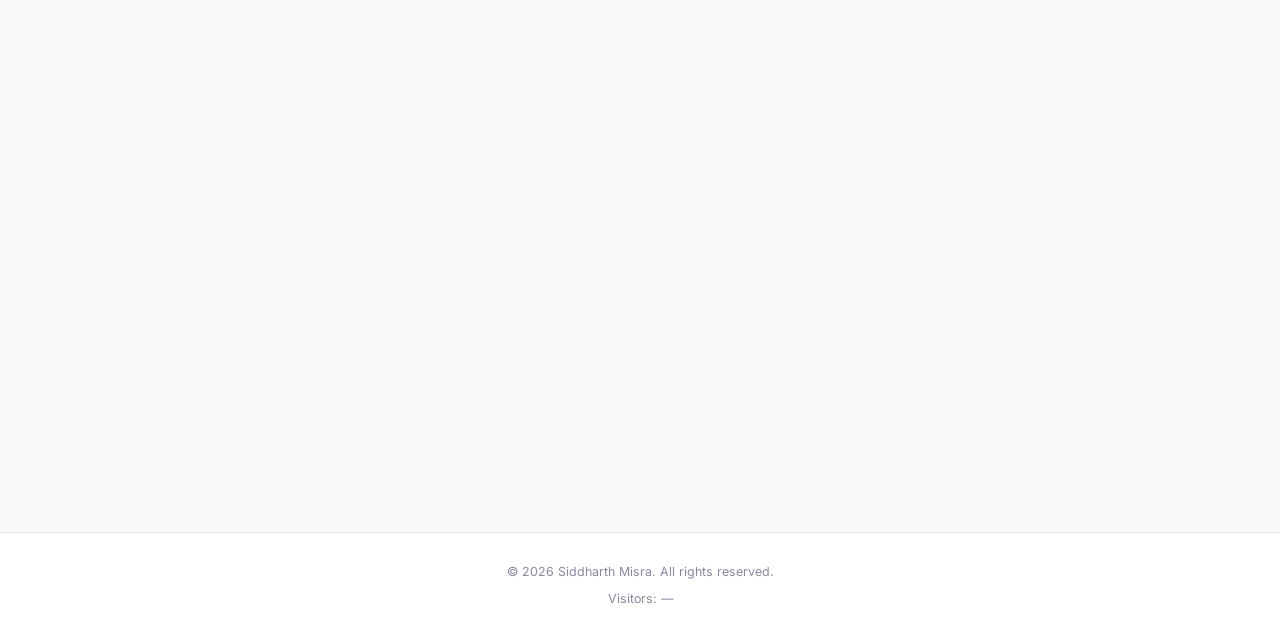
==== commit abb9efa2: "updated style" ====
--- a/index.html
+++ b/index.html
@@ -91,9 +91,7 @@
                 <a href="Siddharth-Misra-Resume-A.pdf" target="_blank" rel="noopener noreferrer" class="linkedin-nav-btn" aria-label="Download resume" title="Download resume">
                     <svg width="18" height="18" viewBox="0 0 24 24" fill="none" stroke="currentColor" stroke-width="2" stroke-linecap="round" stroke-linejoin="round"><path d="M21 15v4a2 2 0 0 1-2 2H5a2 2 0 0 1-2-2v-4"/><polyline points="7 10 12 15 17 10"/><line x1="12" y1="15" x2="12" y2="3"/></svg>
                 </a>
-                <a href="Siddharth-Misra-Resume-OP.pdf" target="_blank" rel="noopener noreferrer" class="linkedin-nav-btn" aria-label="ATS friendly resume" title="ATS friendly resume">
-                    <svg width="18" height="18" viewBox="0 0 24 24" fill="none" stroke="currentColor" stroke-width="2" stroke-linecap="round" stroke-linejoin="round"><path d="M14 2H6a2 2 0 0 0-2 2v16a2 2 0 0 0 2 2h12a2 2 0 0 0 2-2V8z"/><polyline points="14 2 14 8 20 8"/><line x1="16" y1="13" x2="8" y2="13"/><line x1="16" y1="17" x2="8" y2="17"/><polyline points="10 9 9 9 8 9"/></svg>
-                </a>
+                
                 <a href="https://linkedin.com/in/siddharthmisra9" target="_blank" rel="noopener noreferrer" class="linkedin-nav-btn" aria-label="LinkedIn profile" title="LinkedIn profile">
                     <svg width="18" height="18" viewBox="0 0 24 24" fill="none" stroke="currentColor" stroke-width="2" stroke-linecap="round" stroke-linejoin="round"><path d="M16 8a6 6 0 0 1 6 6v7h-4v-7a2 2 0 0 0-2-2 2 2 0 0 0-2 2v7h-4v-7a6 6 0 0 1 6-6z"/><rect x="2" y="9" width="4" height="12"/><circle cx="4" cy="4" r="2"/></svg>
                 </a>
@@ -114,17 +112,19 @@
     <section class="hero" id="hero">
         <div class="hero-bg-grid"></div>
         <div class="container hero-content">
-            <div class="hero-photo-wrap animate-in delay-1">
-                <picture>
-                    <source srcset="Siddharth-Misra.webp" type="image/webp">
-                    <img
-                        class="hero-photo"
-                        src="Siddharth-Misra.png"
-                        alt="Portrait of Siddharth Misra"
-                        width="480"
-                        height="580"
-                    >
-                </picture>
+            <div class="hero-photo-outer animate-in delay-1">
+                <div class="hero-photo-wrap">
+                    <picture>
+                        <source srcset="Siddharth-Misra.webp" type="image/webp">
+                        <img
+                            class="hero-photo"
+                            src="Siddharth-Misra.png"
+                            alt="Portrait of Siddharth Misra"
+                            width="480"
+                            height="580"
+                        >
+                    </picture>
+                </div>
             </div>
             <h1 class="hero-title animate-in delay-1">
                 Siddharth <span class="gradient-text">Misra</span>
@@ -132,8 +132,8 @@
             <div class="hero-badge animate-in delay-2">Engineering Manager</div>
             <p class="hero-org animate-in delay-3"><span class="hero-org-at">@</span> <a href="https://www.rahitechnologies.com" target="_blank" rel="noopener noreferrer" class="hero-org-link">Rahi Platform Technologies</a></p>
             <p class="hero-subtitle animate-in delay-4">
-                13+ years building scalable, cloud-native platforms across fintech, healthcare SaaS, and ed-tech domains.
-                Currently driving AI-first engineering &mdash; agentic workflows, LLM integrations, Tools and MCP.
+                13+ years building scalable, cloud-native platforms across fintech, healthcare, trade finance, and ed-tech domains.
+                Currently building an AI-first engineering culture &mdash; shipping LLM-powered document extraction and agentic underwriting workflows in a production loan origination platform.
             </p>
             <div class="hero-certs animate-in delay-4">
                 <a href="https://www.credly.com/badges/0fa12d67-9d01-4b40-9cd2-b124b5f8e7a7" target="_blank" rel="noopener noreferrer" class="cert-badge">
@@ -188,8 +188,8 @@
                         I bring a blend of deep technical expertise and leadership skills to every project.
                     </p>
                     <p>
-                        My current focus is on <strong>AI-first engineering</strong> &mdash; leveraging agentic workflows, LLM integrations,
-                        and intelligent automation to transform how engineering teams build and deliver software.
+                        My current focus is on <strong>AI-first engineering</strong> &mdash; shipping LLM-powered document extraction
+                        and agentic underwriting workflows in a production loan origination platform.
                         I lead teams of 20+ engineers across geographies, driving agile delivery at scale while maintaining
                         the highest engineering standards.
                     </p>
@@ -338,6 +338,7 @@
                         <span class="tag tag-accent">LLM Integration</span>
                         <span class="tag tag-accent">GitHub Copilot</span>
                         <span class="tag tag-accent">Cursor AI</span>
+                        <span class="tag tag-accent">Claude Code</span>
                     </div>
                 </div>
                 <div class="skill-row">
@@ -412,12 +413,13 @@
                         </div>
 
                         <ul class="timeline-details">
-                            <li>Lead a team of <strong>20+ engineers</strong> across frontend, backend, and platform &mdash; driving end-to-end delivery of the LOP from architecture to production.</li>
-                            <li>Designed the microservices architecture &mdash; decomposing the loan lifecycle into independently deployable services with event-driven communication via Kafka and SQS.</li>
-                            <li>Established workflow orchestration for loan processing flows and configurable credit eligibility rules.</li>
+                            <li>Leading a team of <strong>20+ engineers</strong> across frontend, backend, and platform &mdash; driving end-to-end delivery of the LOP from architecture to production.</li>
+                            <li>Delivered platform MVP within <strong>3 months</strong> &mdash; onboarded <strong>3 client organizations</strong> in the first quarter of launch.</li>
+                            <li>Designed the microservices architecture &mdash; decomposing the loan lifecycle into <strong>10+ independently deployable services</strong> handling <strong>500+ loan applications/day</strong>.</li>
+                            <li>Established workflow orchestration for loan processing flows and configurable credit eligibility rules, reducing manual intervention by <strong>~35%</strong>.</li>
                             <li>Integrated third-party APIs for KYC (UIDAI, CKYC), credit bureaus (CIBIL, Experian), and e-sign providers with retry, idempotency, and audit logging.</li>
-                            <li>Drive AI-first initiatives &mdash; evaluating LLM-based document extraction and agentic workflows to accelerate underwriting and reduce manual intervention.</li>
-                            <li>Lead Agile / SAFe ceremonies, code reviews, and engineering standards across the team &mdash; ensuring delivery quality and system observability.</li>
+                            <li>Piloting LLM-based document extraction targeting <strong>40% reduction</strong> in underwriting review time; agentic workflow POC in active evaluation.</li>
+                            <li>Leading Agile / SAFe ceremonies, code reviews, and engineering standards across the team &mdash; ensuring delivery quality and system observability.</li>
                         </ul>
                     </div>
                 </div>
@@ -469,7 +471,7 @@
                             <li>Owned end-to-end delivery of backend services impacting <strong>100,000+ users</strong> across client organizations.</li>
                             <li>Reduced sprint duration from 2 weeks to 1 week &mdash; increased delivery velocity and tightened feedback loops.</li>
                             <li>Drove DevOps improvements that <strong>reduced deployment time by 60%</strong> and enhanced CI/CD pipelines.</li>
-                            <li>Led infrastructure cost optimization initiatives, reducing cloud spend while improving reliability.</li>
+                            <li>Led infrastructure cost optimization initiatives, reducing cloud spend by <strong>~20%</strong> while improving reliability and SLA adherence.</li>
                             <li>Conducted regular 1:1s, mentored engineers, and drove hiring and career development.</li>
                             <li>Received <strong>Total Experience Champion</strong> and <strong>Learning Champion</strong> awards.</li>
                         </ul>
@@ -523,8 +525,10 @@
                             </div>
                         </div>
                         <ul class="timeline-details">
-                            <li>Delivered <strong>6 major product integrations</strong> across payments, rewards, compliance, and security.</li>
-                            <li>Collaborated with Product, QA, and InfoSec for secure, compliant delivery of all payment APIs.</li>
+                            <li>Led a team of <strong>8 engineers</strong> across backend and integration workstreams, owning technical design and delivery of payment and rewards microservices.</li>
+                            <li>Delivered <strong>6 major product integrations</strong> across payments, rewards, compliance, and security &mdash; payment systems handling <strong>50,000+ transactions/day</strong> at <strong>99.9% uptime</strong>.</li>
+                            <li>Rewards engine processed <strong>10,000+ real-time reward events/day</strong> with rule-based issuance and zero double-credit incidents.</li>
+                            <li>Collaborated with Product, QA, and InfoSec for secure, RBI-compliant delivery of all payment APIs.</li>
                             <li>Received <strong>Hero of the Moment</strong> and <strong>Ace of Initiative</strong> awards.</li>
                         </ul>
                     </div>
@@ -552,9 +556,9 @@
                             <span>Java</span><span>Spring Boot</span><span>Hibernate</span><span>Oracle DB</span><span>REST APIs</span>
                         </div>
                         <ul class="timeline-details">
-                            <li>Developed Java-based backend services across multiple trade finance modules.</li>
-                            <li>Reduced transaction latency through code-level and SQL query optimizations.</li>
-                            <li>Contributed to architecture redesign for scalability and audit compliance.</li>
+                            <li>Developed Java-based backend services across <strong>5+ trade finance modules</strong>.</li>
+                            <li>Reduced transaction processing latency by <strong>~30%</strong> through targeted SQL query optimization and backend code refactoring.</li>
+                            <li>Contributed to architecture redesign that improved system scalability and ensured full audit compliance for global banking clients.</li>
                             <li>Recognized as <strong>Star Performer of the Month</strong>.</li>
                         </ul>
                     </div>
@@ -615,8 +619,8 @@
                         </div>
                         <p class="project-desc">Automated testing framework enabling concurrent software testing alongside active development.</p>
                         <ul class="timeline-details">
-                            <li><strong>G2C:</strong> Developed middleware integration components for global enterprise banking workflows and supported consolidation of country-specific applications into a unified global codebase.</li>
-                            <li><strong>ITS:</strong> Built automated testing frameworks and tooling that enabled parallel test execution alongside active development cycles.</li>
+                            <li><strong>G2C:</strong> Developed middleware integrations consolidating banking operations across <strong>15+ countries</strong> into a single unified codebase; reduced country-specific code duplication by <strong>~40%</strong> through shared service abstractions and TIBCO-based SOA middleware.</li>
+                            <li><strong>ITS:</strong> Built an automated regression framework enabling concurrent testing alongside active development, cutting regression cycle time by <strong>50%</strong>; increased test coverage from near-zero to <strong>70%+</strong> across critical modules.</li>
                             <li>Received <strong>On the Spot</strong>, <strong>Star Performer</strong>, and <strong>Star of the Month</strong> awards.</li>
                         </ul>
                     </div>
@@ -636,18 +640,19 @@
                         <svg width="32" height="32" viewBox="0 0 24 24" fill="none" stroke="currentColor" stroke-width="2"><path d="M22 10v6M2 10l10-5 10 5-10 5z"/><path d="M6 12v5c3 3 10 3 12 0v-5"/></svg>
                     </div>
                     <h3>B.Tech &mdash; Computer Science and Engineering</h3>
-                    <p class="edu-school">Bharat Institute of Technology, Meerut (U.P.T.U.)</p>
+                    <p class="edu-school">Bharat Institute of Technology, Meerut</p>
+                    <p class="edu-school">Uttar Pradesh Technical University</p>
                     <div class="edu-meta">
                         <span>2008 &mdash; 2012</span>
-                        <span class="edu-score">72.38%</span>
                     </div>
                 </div>
                 <div class="edu-card fade-up">
                     <div class="edu-icon">
                         <svg width="32" height="32" viewBox="0 0 24 24" fill="none" stroke="currentColor" stroke-width="2"><path d="M2 3h6a4 4 0 0 1 4 4v14a3 3 0 0 0-3-3H2z"/><path d="M22 3h-6a4 4 0 0 0-4 4v14a3 3 0 0 1 3-3h7z"/></svg>
                     </div>
-                    <h3>Intermediate &mdash; PCM with Computer Science</h3>
+                    <h3>Intermediate &mdash; P.C.M. with Computer Science</h3>
                     <p class="edu-school">St. Fidelis College</p>
+                    <p class="edu-school">I.S.C. Board</p>
                     <div class="edu-meta">
                         <span>Completed 2008</span>
                     </div>
--- a/style.css
+++ b/style.css
@@ -333,10 +333,33 @@
     z-index: 1;
 }
 
+.hero-photo-outer {
+    display: flex;
+    flex-direction: column;
+    align-items: center;
+    gap: 12px;
+    margin-bottom: 28px;
+}
+
+.otw-badge {
+    display: inline-flex;
+    align-items: center;
+    gap: 6px;
+    padding: 3px 10px 3px 8px;
+    background: var(--green-bg);
+    border: 1px solid var(--cert-border);
+    border-radius: 999px;
+    font-size: 0.7rem;
+    font-weight: 500;
+    color: var(--green);
+    letter-spacing: 0.03em;
+    text-transform: uppercase;
+}
+
 .hero-photo-wrap {
     width: clamp(160px, 22vw, 220px);
     aspect-ratio: 1 / 1;
-    margin: 0 auto 28px;
+    margin: 0;
     padding: 6px;
     display: grid;
     overflow: hidden;
@@ -475,6 +498,20 @@
     color: var(--accent);
 }
 
+.open-to-work-dot {
+    width: 6px;
+    height: 6px;
+    background: var(--green);
+    border-radius: 50%;
+    flex-shrink: 0;
+    animation: otw-pulse 2s ease-in-out infinite;
+}
+
+@keyframes otw-pulse {
+    0%, 100% { opacity: 1; transform: scale(1); }
+    50% { opacity: 0.45; transform: scale(0.75); }
+}
+
 .hero-actions {
     display: flex;
     gap: 12px;
@@ -820,13 +857,13 @@
 }
 
 .duration {
-    font-size: 0.75rem;
-    color: var(--text-muted);
+    font-size: 0.78rem;
+    color: var(--text-secondary);
 }
 
 .location {
-    font-size: 0.75rem;
-    color: var(--text-muted);
+    font-size: 0.78rem;
+    color: var(--text-secondary);
 }
 
 .project-label {
@@ -845,6 +882,13 @@
     font-size: 0.88rem;
     color: var(--text-secondary);
     line-height: 1.7;
+    margin-bottom: 8px;
+}
+
+.project-scope {
+    font-size: 0.85rem;
+    color: var(--text-secondary);
+    line-height: 1.7;
     margin-bottom: 14px;
 }
 
@@ -856,11 +900,11 @@
 }
 
 .tech-stack span {
-    padding: 3px 8px;
+    padding: 4px 10px;
     background: var(--accent-bg);
     border: 1px solid var(--accent-border);
-    border-radius: 4px;
-    font-size: 0.7rem;
+    border-radius: 100px;
+    font-size: 0.75rem;
     font-weight: 500;
     color: var(--accent);
     font-family: var(--font-mono);
@@ -877,7 +921,7 @@
     padding: 12px 14px;
     background: var(--bg-secondary);
     border: 1px solid var(--border-light);
-    border-radius: var(--radius-sm);
+    border-radius: var(--radius);
 }
 
 .module strong {
@@ -889,7 +933,7 @@
 
 .module p {
     font-size: 0.75rem;
-    color: var(--text-muted);
+    color: var(--text-secondary);
     line-height: 1.5;
 }
 
@@ -1035,8 +1079,8 @@
 }
 
 .award-card p {
-    font-size: 0.78rem;
-    color: var(--text-muted);
+    font-size: 0.82rem;
+    color: var(--text-secondary);
 }
 
 /* ===== Contact ===== */
@@ -1648,7 +1692,8 @@
 
 @media (max-width: 480px) {
     .hero { padding-top: calc(var(--nav-height) + 24px); }
-    .hero-photo-wrap { width: min(180px, 56vw); margin-bottom: 20px; }
+    .hero-photo-outer { margin-bottom: 20px; }
+    .hero-photo-wrap { width: min(180px, 56vw); margin-bottom: 0; }
     .hero-certs { flex-direction: column; align-items: center; }
     .skill-row { grid-template-columns: 1fr; gap: 12px; }
     .skill-label { font-size: 0.75rem; }
@@ -1656,6 +1701,7 @@
     .stat-number { font-size: 1.5rem; }
     .about-grid { gap: 24px; }
     .contact-card { padding: 14px 12px; font-size: 0.8rem; }
+    .contact-grid { grid-template-columns: 1fr; }
     .timeline { padding-left: 18px; }
     .timeline-marker { left: -18px; }
     .timeline::before { left: 3px; }
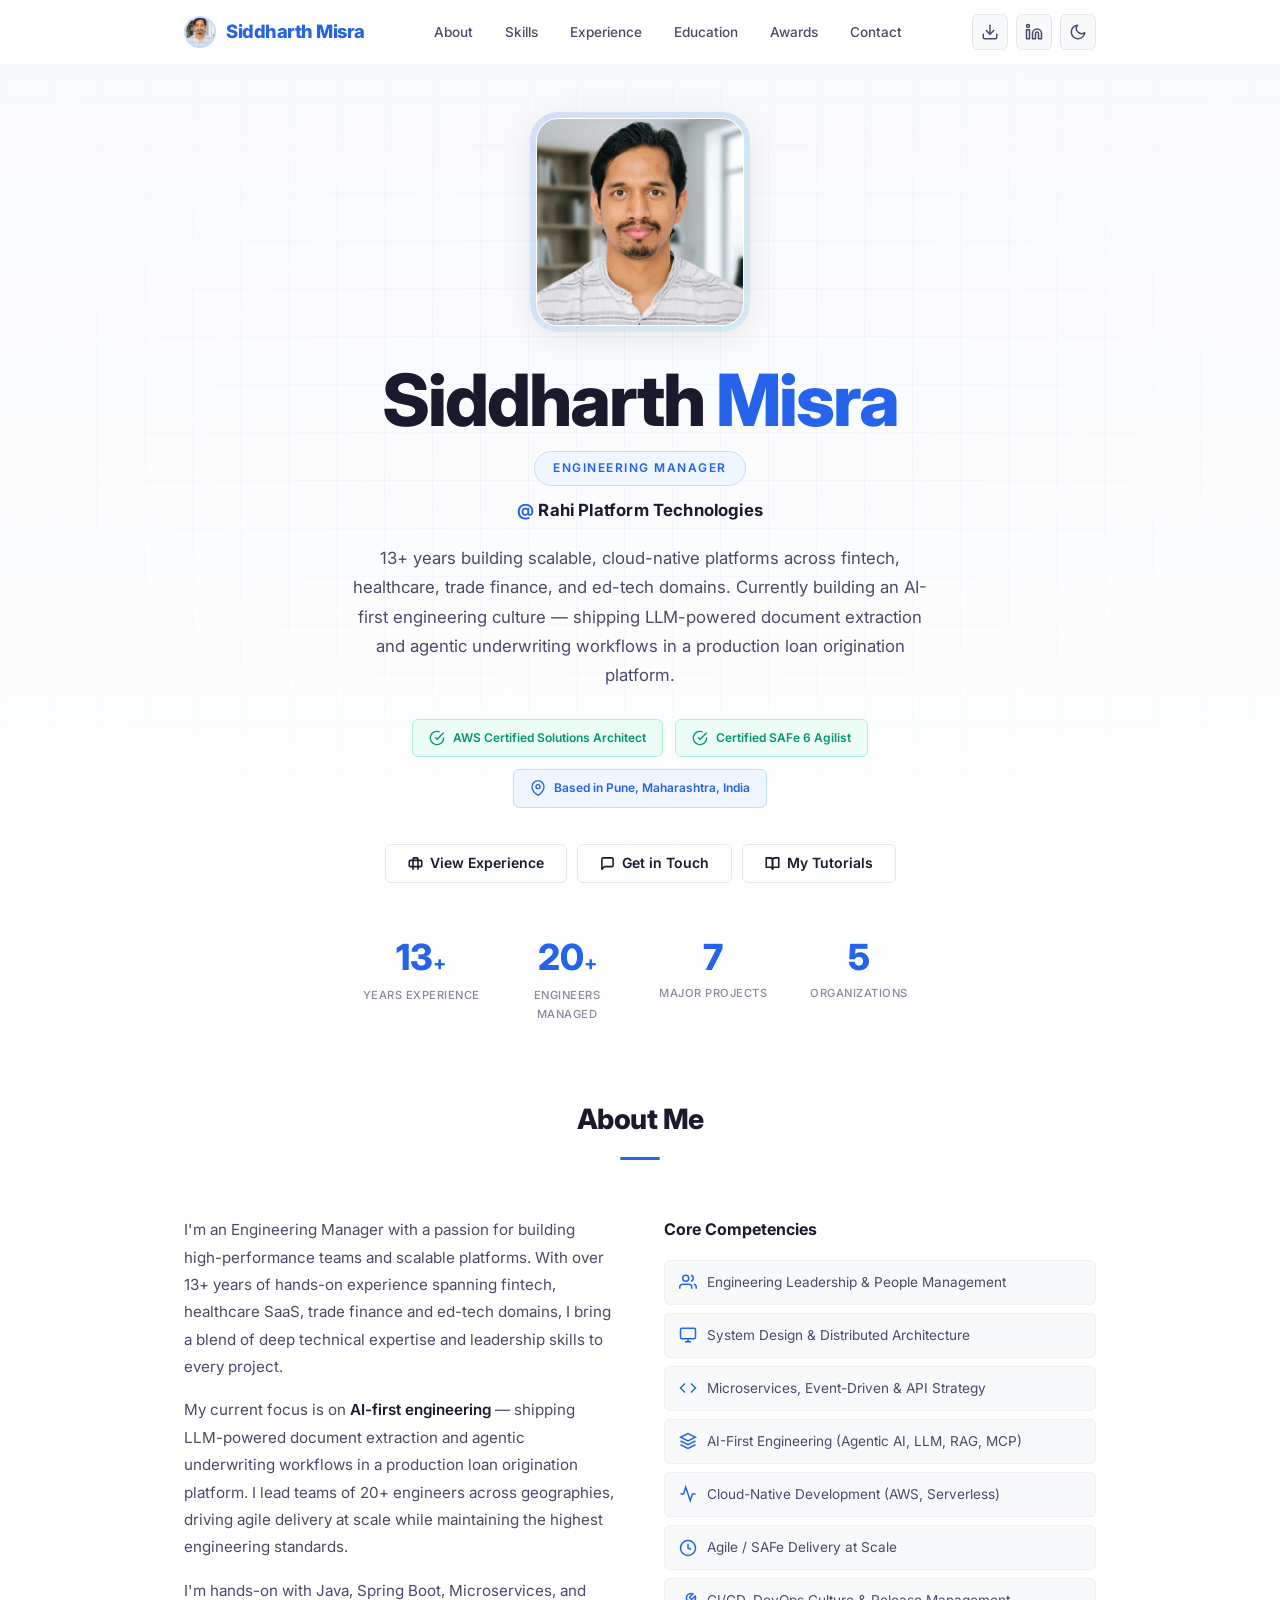
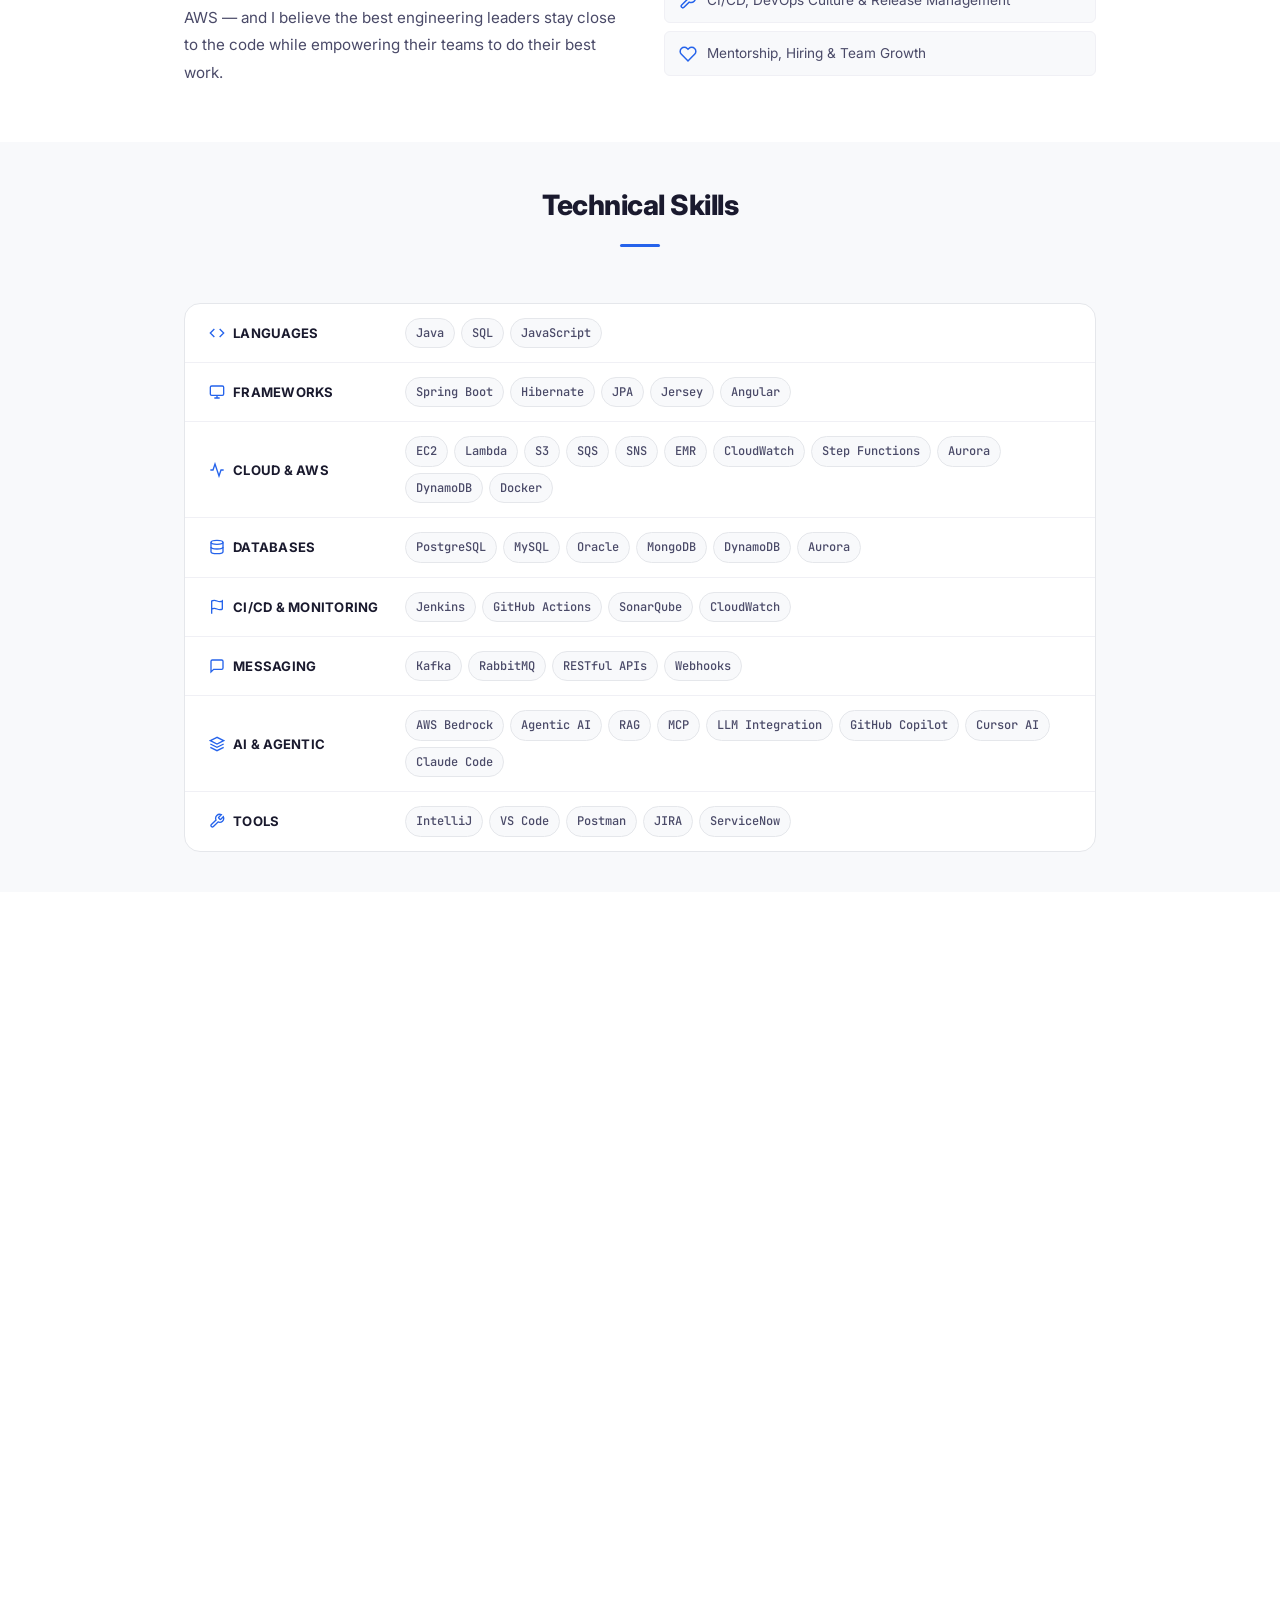
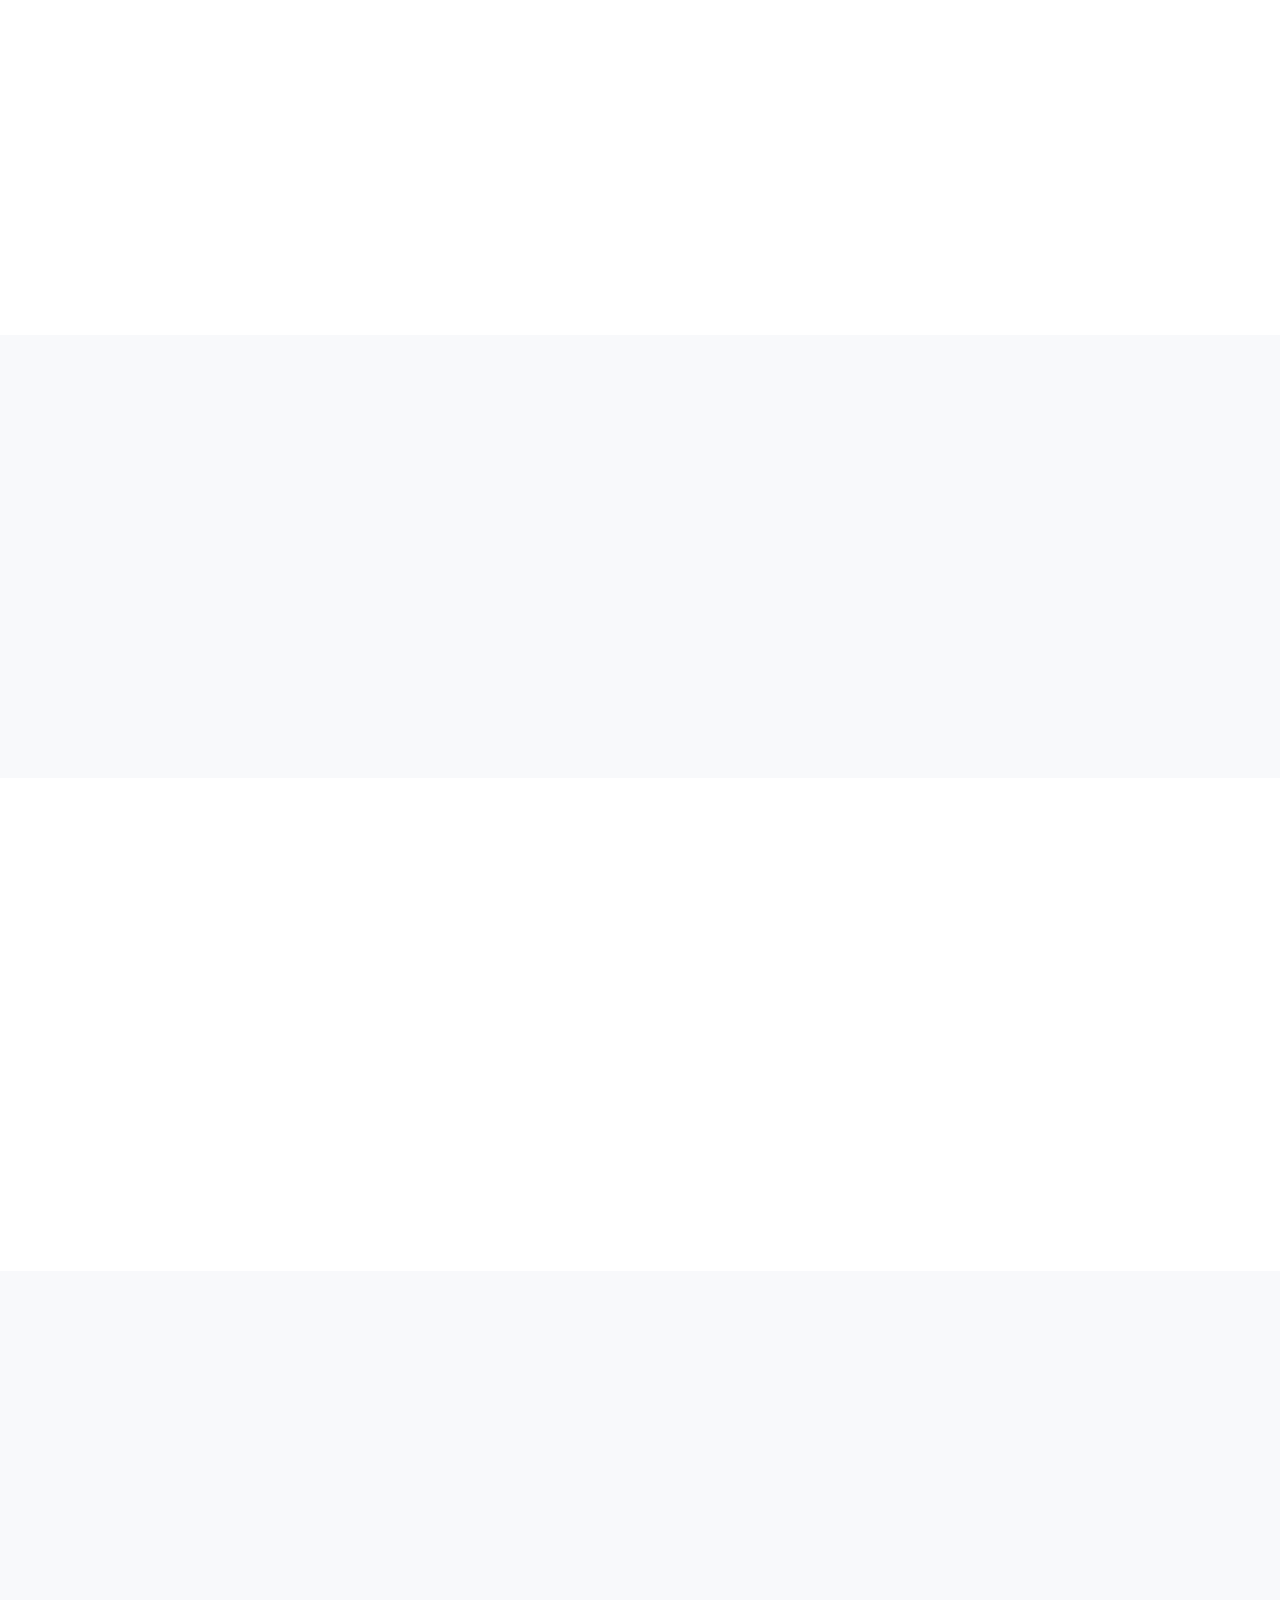
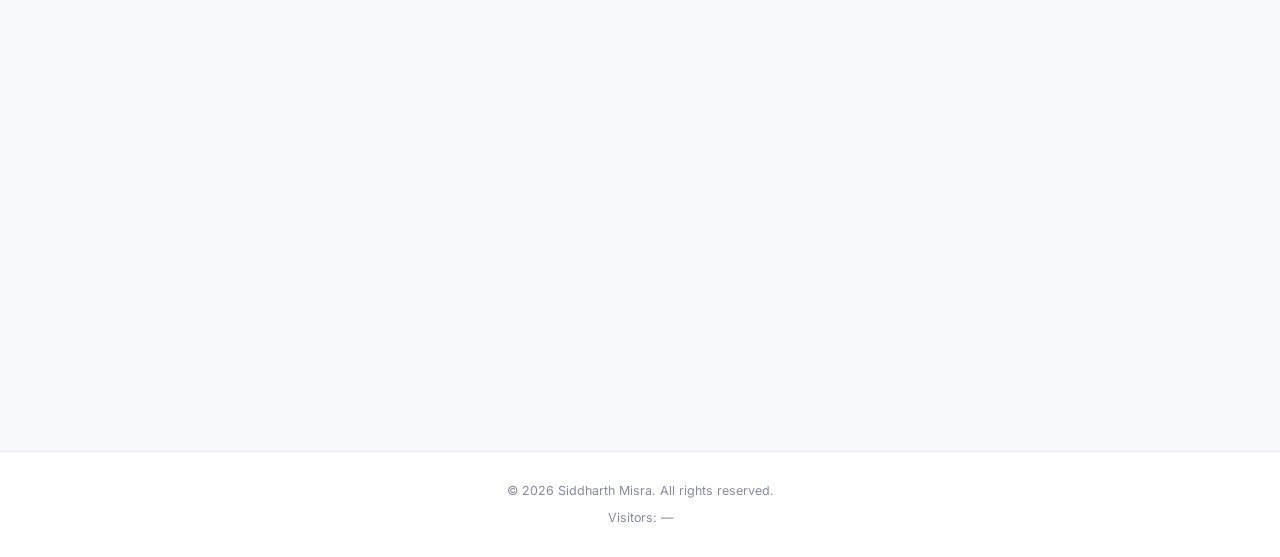
==== commit aa3d732f: "added tutorials link" ====
--- a/index.html
+++ b/index.html
@@ -152,8 +152,18 @@
                 </span>
             </div>
             <div class="hero-actions animate-in delay-5">
-                <a href="#experience" class="btn btn-primary">View Experience</a>
-                <a href="#contact" class="btn btn-outline">Get in Touch</a>
+                <a href="#experience" class="btn btn-outline">
+                    <svg width="15" height="15" viewBox="0 0 24 24" fill="none" stroke="currentColor" stroke-width="2.5" stroke-linecap="round" stroke-linejoin="round"><path d="M20 7H4a2 2 0 0 0-2 2v6a2 2 0 0 0 2 2h16a2 2 0 0 0 2-2V9a2 2 0 0 0-2-2z"/><path d="M16 21V5a2 2 0 0 0-2-2h-4a2 2 0 0 0-2 2v16"/></svg>
+                    View Experience
+                </a>
+                <a href="#contact" class="btn btn-outline">
+                    <svg width="15" height="15" viewBox="0 0 24 24" fill="none" stroke="currentColor" stroke-width="2.5" stroke-linecap="round" stroke-linejoin="round"><path d="M21 15a2 2 0 0 1-2 2H7l-4 4V5a2 2 0 0 1 2-2h14a2 2 0 0 1 2 2z"/></svg>
+                    Get in Touch
+                </a>
+                <a href="https://siddharth-misra.github.io/tutorials/index.html" target="_blank" rel="noopener noreferrer" class="btn btn-tutorials">
+                    <svg width="15" height="15" viewBox="0 0 24 24" fill="none" stroke="currentColor" stroke-width="2.5" stroke-linecap="round" stroke-linejoin="round"><path d="M2 3h6a4 4 0 0 1 4 4v14a3 3 0 0 0-3-3H2z"/><path d="M22 3h-6a4 4 0 0 0-4 4v14a3 3 0 0 1 3-3h7z"/></svg>
+                    My Tutorials
+                </a>
             </div>
             <div class="hero-stats animate-in delay-5">
                 <div class="stat">
@@ -414,11 +424,11 @@
 
                         <ul class="timeline-details">
                             <li>Leading a team of <strong>20+ engineers</strong> across frontend, backend, and platform &mdash; driving end-to-end delivery of the LOP from architecture to production.</li>
-                            <li>Delivered platform MVP within <strong>3 months</strong> &mdash; onboarded <strong>3 client organizations</strong> in the first quarter of launch.</li>
-                            <li>Designed the microservices architecture &mdash; decomposing the loan lifecycle into <strong>10+ independently deployable services</strong> handling <strong>500+ loan applications/day</strong>.</li>
-                            <li>Established workflow orchestration for loan processing flows and configurable credit eligibility rules, reducing manual intervention by <strong>~35%</strong>.</li>
+                            <li>Delivered platform MVP rapidly &mdash; onboarded multiple client organizations in the first quarter of launch.</li>
+                            <li>Designed the microservices architecture &mdash; decomposing the loan lifecycle into independently deployable services with high-throughput processing.</li>
+                            <li>Established workflow orchestration for loan processing flows and configurable credit eligibility rules, significantly reducing manual intervention.</li>
                             <li>Integrated third-party APIs for KYC (UIDAI, CKYC), credit bureaus (CIBIL, Experian), and e-sign providers with retry, idempotency, and audit logging.</li>
-                            <li>Piloting LLM-based document extraction targeting <strong>40% reduction</strong> in underwriting review time; agentic workflow POC in active evaluation.</li>
+                            <li>Piloting LLM-based document extraction to reduce underwriting review time; agentic workflow POC in active evaluation.</li>
                             <li>Leading Agile / SAFe ceremonies, code reviews, and engineering standards across the team &mdash; ensuring delivery quality and system observability.</li>
                         </ul>
                     </div>
@@ -468,10 +478,10 @@
                         </div>
                         <ul class="timeline-details">
                             <li>Managed <strong>20+ engineers</strong> across <strong>3 scrum teams</strong> in 2 geographies (US & India).</li>
-                            <li>Owned end-to-end delivery of backend services impacting <strong>100,000+ users</strong> across client organizations.</li>
+                            <li>Owned end-to-end delivery of backend services impacting a large user base across client organizations.</li>
                             <li>Reduced sprint duration from 2 weeks to 1 week &mdash; increased delivery velocity and tightened feedback loops.</li>
-                            <li>Drove DevOps improvements that <strong>reduced deployment time by 60%</strong> and enhanced CI/CD pipelines.</li>
-                            <li>Led infrastructure cost optimization initiatives, reducing cloud spend by <strong>~20%</strong> while improving reliability and SLA adherence.</li>
+                            <li>Drove DevOps improvements that significantly reduced deployment time and enhanced CI/CD pipelines.</li>
+                            <li>Led infrastructure cost optimization initiatives, reducing cloud spend while improving reliability and SLA adherence.</li>
                             <li>Conducted regular 1:1s, mentored engineers, and drove hiring and career development.</li>
                             <li>Received <strong>Total Experience Champion</strong> and <strong>Learning Champion</strong> awards.</li>
                         </ul>
@@ -526,8 +536,8 @@
                         </div>
                         <ul class="timeline-details">
                             <li>Led a team of <strong>8 engineers</strong> across backend and integration workstreams, owning technical design and delivery of payment and rewards microservices.</li>
-                            <li>Delivered <strong>6 major product integrations</strong> across payments, rewards, compliance, and security &mdash; payment systems handling <strong>50,000+ transactions/day</strong> at <strong>99.9% uptime</strong>.</li>
-                            <li>Rewards engine processed <strong>10,000+ real-time reward events/day</strong> with rule-based issuance and zero double-credit incidents.</li>
+                            <li>Delivered <strong>6 major product integrations</strong> across payments, rewards, compliance, and security &mdash; payment systems built for high throughput and reliability.</li>
+                            <li>Rewards engine processed high volumes of real-time reward events with rule-based issuance and zero double-credit incidents.</li>
                             <li>Collaborated with Product, QA, and InfoSec for secure, RBI-compliant delivery of all payment APIs.</li>
                             <li>Received <strong>Hero of the Moment</strong> and <strong>Ace of Initiative</strong> awards.</li>
                         </ul>
@@ -556,8 +566,8 @@
                             <span>Java</span><span>Spring Boot</span><span>Hibernate</span><span>Oracle DB</span><span>REST APIs</span>
                         </div>
                         <ul class="timeline-details">
-                            <li>Developed Java-based backend services across <strong>5+ trade finance modules</strong>.</li>
-                            <li>Reduced transaction processing latency by <strong>~30%</strong> through targeted SQL query optimization and backend code refactoring.</li>
+                            <li>Developed Java-based backend services across multiple trade finance modules.</li>
+                            <li>Reduced transaction processing latency through targeted SQL query optimization and backend code refactoring.</li>
                             <li>Contributed to architecture redesign that improved system scalability and ensured full audit compliance for global banking clients.</li>
                             <li>Recognized as <strong>Star Performer of the Month</strong>.</li>
                         </ul>
@@ -619,8 +629,8 @@
                         </div>
                         <p class="project-desc">Automated testing framework enabling concurrent software testing alongside active development.</p>
                         <ul class="timeline-details">
-                            <li><strong>G2C:</strong> Developed middleware integrations consolidating banking operations across <strong>15+ countries</strong> into a single unified codebase; reduced country-specific code duplication by <strong>~40%</strong> through shared service abstractions and TIBCO-based SOA middleware.</li>
-                            <li><strong>ITS:</strong> Built an automated regression framework enabling concurrent testing alongside active development, cutting regression cycle time by <strong>50%</strong>; increased test coverage from near-zero to <strong>70%+</strong> across critical modules.</li>
+                            <li><strong>G2C:</strong> Developed middleware integrations consolidating banking operations across multiple countries into a single unified codebase; reduced country-specific code duplication through shared service abstractions and TIBCO-based SOA middleware.</li>
+                            <li><strong>ITS:</strong> Built an automated regression framework enabling concurrent testing alongside active development, significantly increasing test coverage across critical modules.</li>
                             <li>Received <strong>On the Spot</strong>, <strong>Star Performer</strong>, and <strong>Star of the Month</strong> awards.</li>
                         </ul>
                     </div>
@@ -769,6 +779,7 @@
                     <svg width="24" height="24" viewBox="0 0 24 24" fill="none" stroke="currentColor" stroke-width="2"><path d="M9 19c-5 1.5-5-2.5-7-3m14 6v-3.87a3.37 3.37 0 0 0-.94-2.61c3.14-.35 6.44-1.54 6.44-7A5.44 5.44 0 0 0 20 4.77 5.07 5.07 0 0 0 19.91 1S18.73.65 16 2.48a13.38 13.38 0 0 0-7 0C6.27.65 5.09 1 5.09 1A5.07 5.07 0 0 0 5 4.77a5.44 5.44 0 0 0-1.5 3.78c0 5.42 3.3 6.61 6.44 7A3.37 3.37 0 0 0 9 18.13V22"/></svg>
                     <span>GitHub</span>
                 </a>
+                
                 <a href="https://linkedin.com/in/siddharthmisra9" target="_blank" rel="noopener noreferrer" class="contact-card">
                     <svg width="24" height="24" viewBox="0 0 24 24" fill="none" stroke="currentColor" stroke-width="2"><path d="M16 8a6 6 0 0 1 6 6v7h-4v-7a2 2 0 0 0-2-2 2 2 0 0 0-2 2v7h-4v-7a6 6 0 0 1 6-6z"/><rect x="2" y="9" width="4" height="12"/><circle cx="4" cy="4" r="2"/></svg>
                     <span>LinkedIn</span>
--- a/style.css
+++ b/style.css
@@ -514,48 +514,67 @@
 
 .hero-actions {
     display: flex;
-    gap: 12px;
+    gap: 10px;
     justify-content: center;
+    flex-wrap: wrap;
     margin-bottom: 56px;
 }
 
 .btn {
     display: inline-flex;
     align-items: center;
-    gap: 8px;
-    padding: 12px 28px;
-    font-size: 0.9rem;
+    gap: 7px;
+    padding: 11px 22px;
+    font-size: 0.875rem;
     font-weight: 600;
+    line-height: 1;
     border-radius: var(--radius-sm);
     cursor: pointer;
     transition: var(--transition);
-    border: none;
+    border: 1px solid transparent;
     font-family: var(--font);
+    white-space: nowrap;
 }
 
 .btn-primary {
     background: var(--accent);
     color: var(--text-on-accent);
+    border-color: var(--accent);
     box-shadow: 0 2px 8px rgba(37, 99, 235, 0.25);
 }
 
 .btn-primary:hover {
     background: var(--accent-dark);
+    border-color: var(--accent-dark);
     box-shadow: 0 4px 16px rgba(37, 99, 235, 0.3);
     transform: translateY(-1px);
     color: var(--text-on-accent);
 }
 
 .btn-outline {
-    background: var(--bg-primary);
-    color: var(--text-primary);
-    border: 1px solid var(--border);
+    background: transparent;
+    color: var(--text-primary);
+    border-color: var(--border);
 }
 
 .btn-outline:hover {
     border-color: var(--accent);
     color: var(--accent);
     background: var(--accent-bg);
+    transform: translateY(-1px);
+}
+
+.btn-tutorials {
+    background: transparent;
+    color: var(--text-primary);
+    border-color: var(--border);
+}
+
+.btn-tutorials:hover {
+    border-color: var(--accent);
+    color: var(--accent);
+    background: var(--accent-bg);
+    transform: translateY(-1px);
 }
 
 .hero-stats {
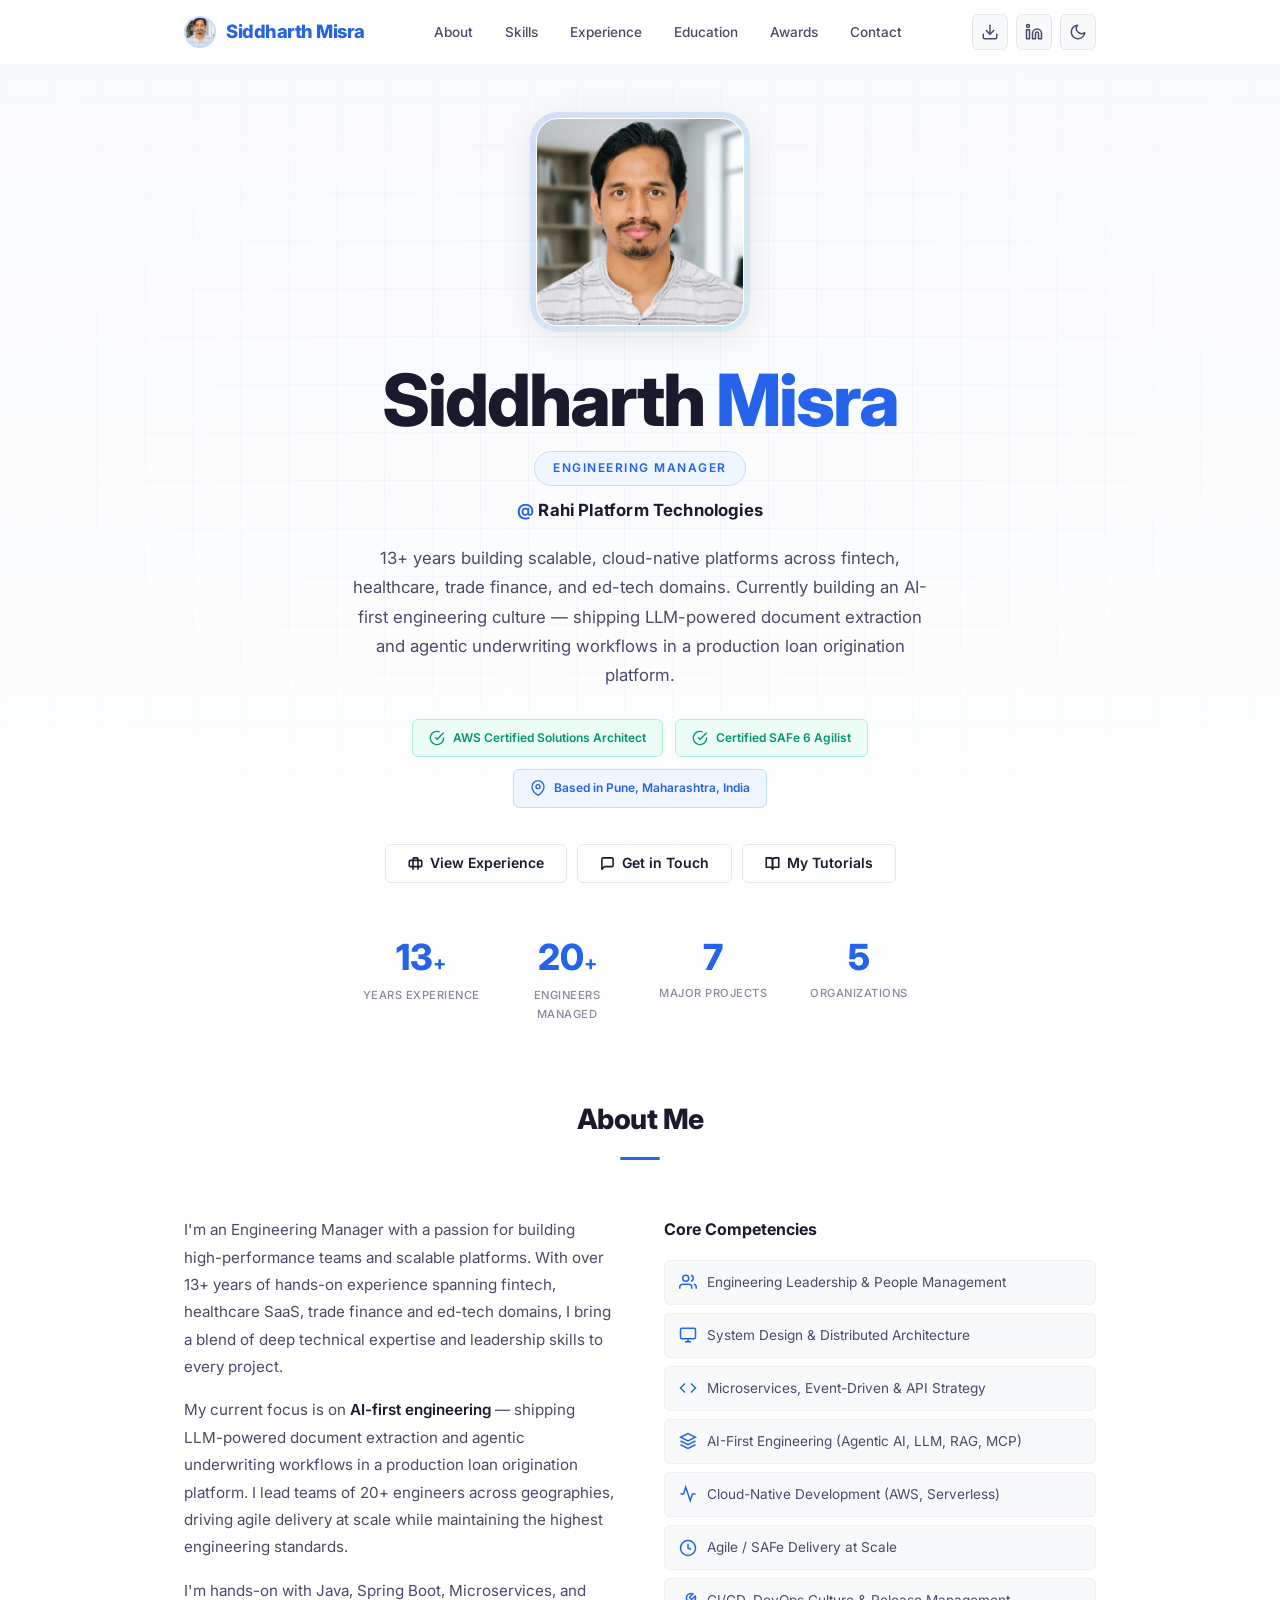
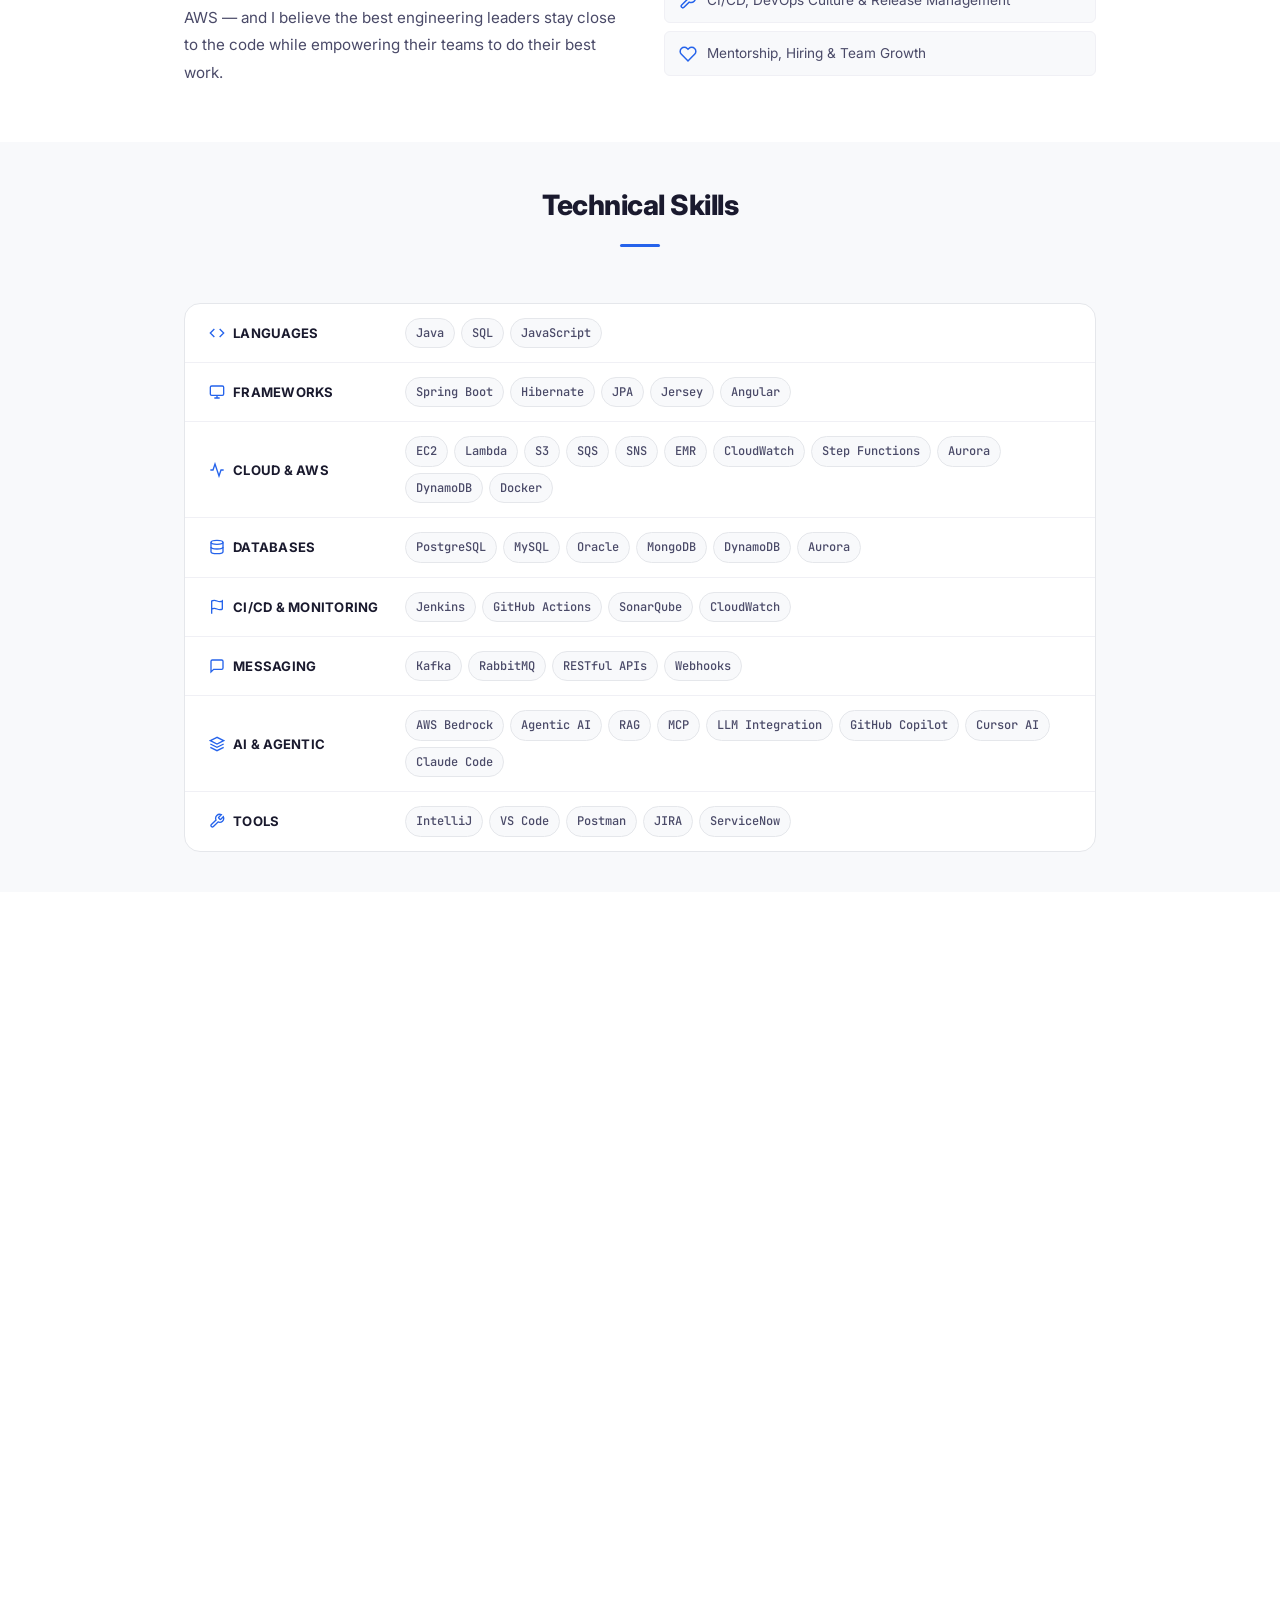
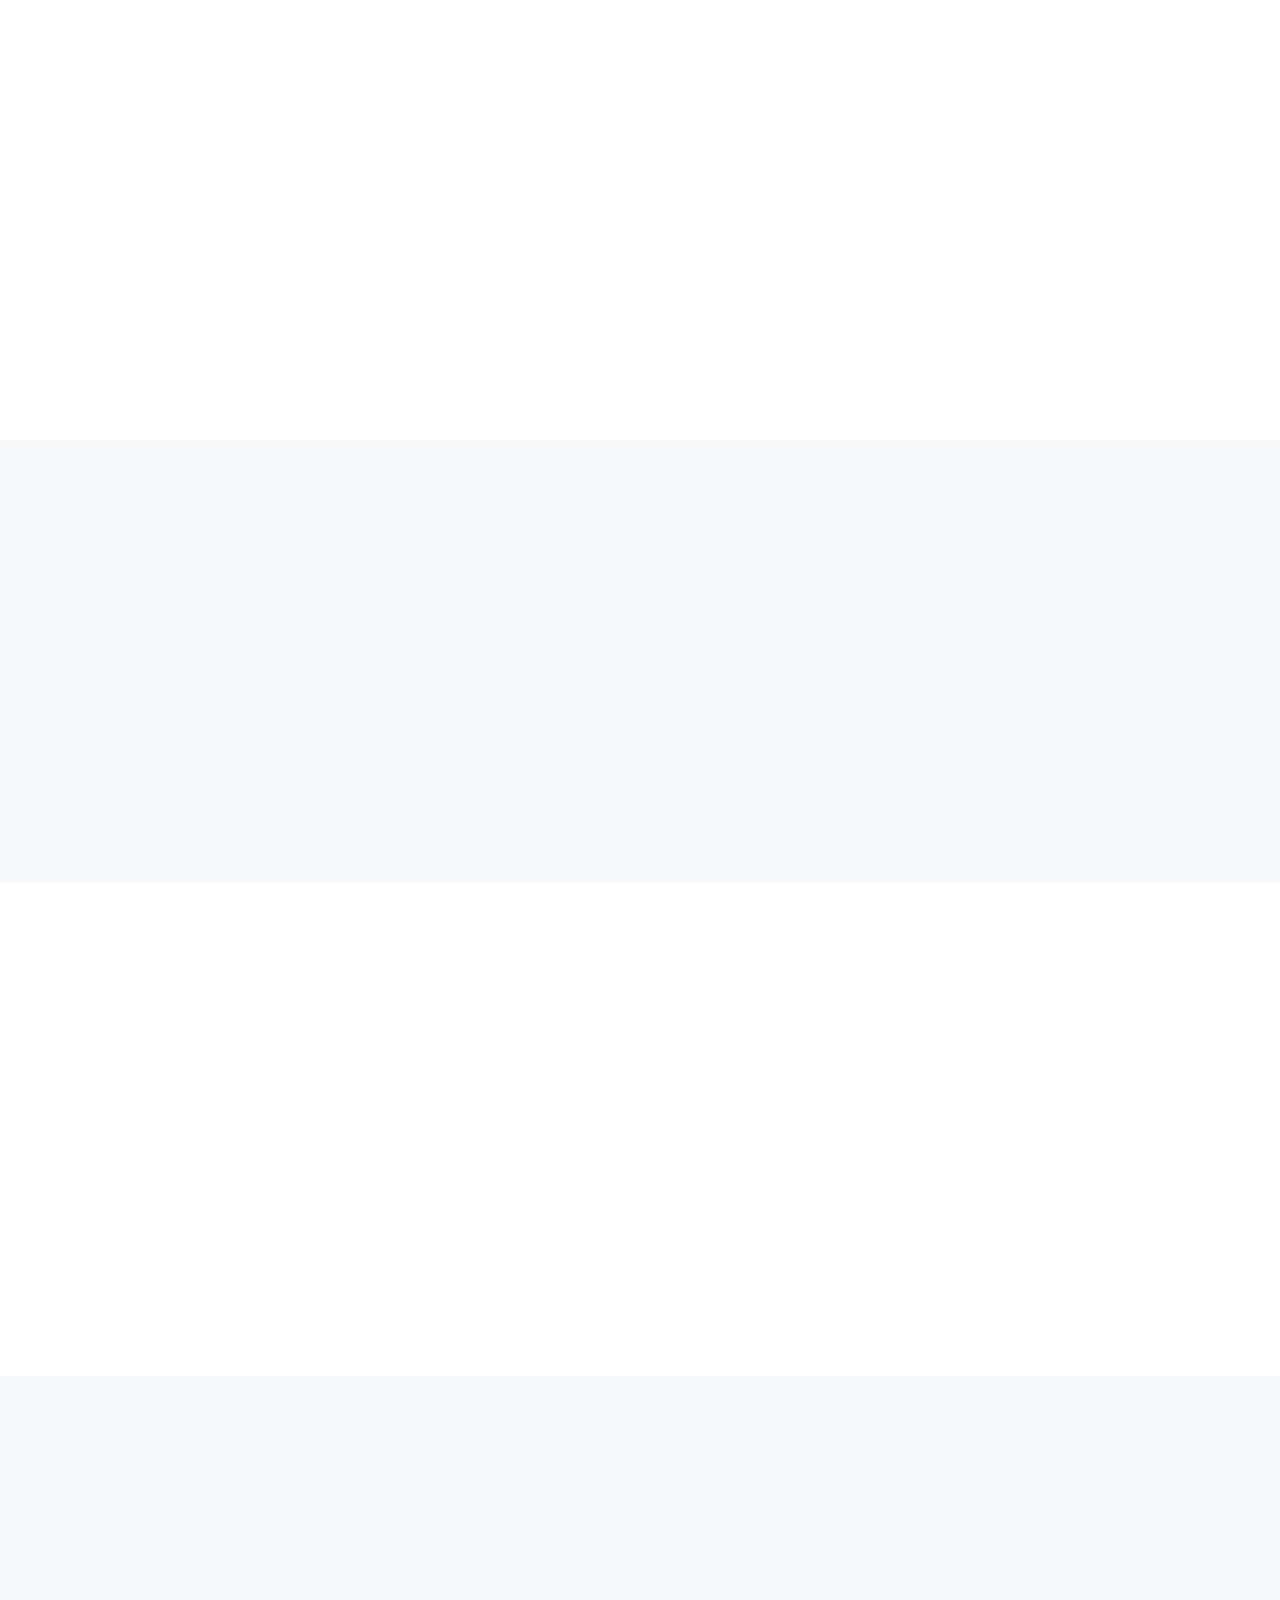
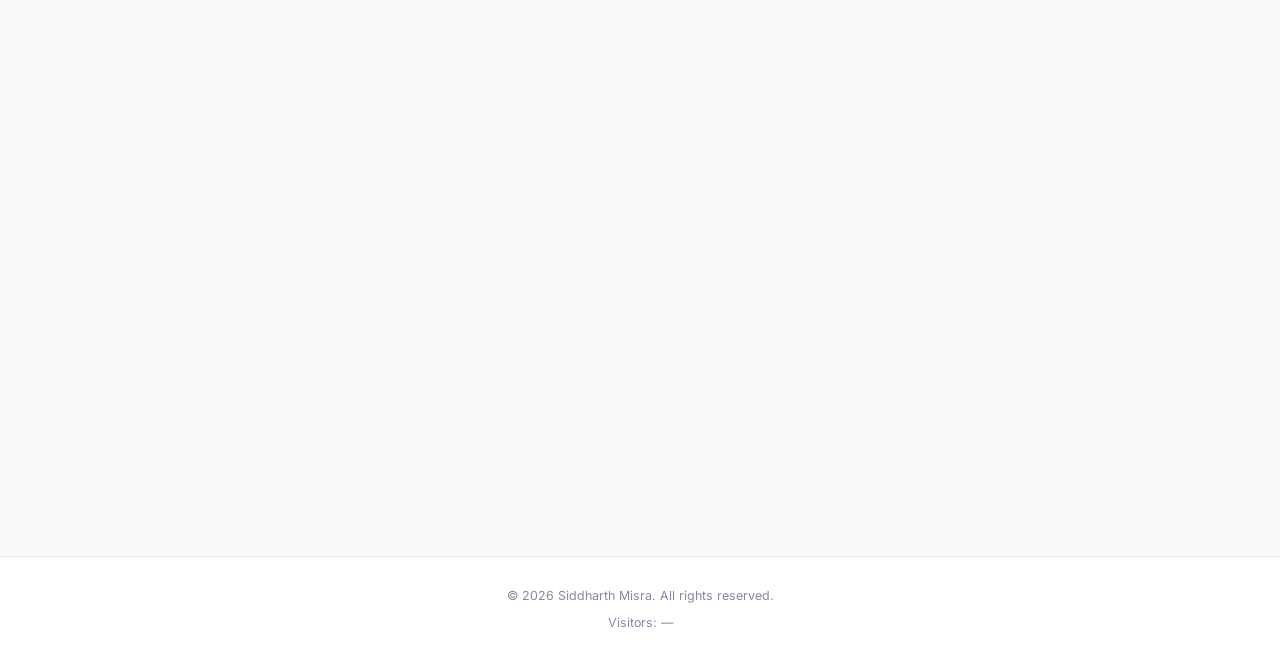
==== commit 4fb3e75f: "added content" ====
--- a/index.html
+++ b/index.html
@@ -428,8 +428,10 @@
                             <li>Designed the microservices architecture &mdash; decomposing the loan lifecycle into independently deployable services with high-throughput processing.</li>
                             <li>Established workflow orchestration for loan processing flows and configurable credit eligibility rules, significantly reducing manual intervention.</li>
                             <li>Integrated third-party APIs for KYC (UIDAI, CKYC), credit bureaus (CIBIL, Experian), and e-sign providers with retry, idempotency, and audit logging.</li>
-                            <li>Piloting LLM-based document extraction to reduce underwriting review time; agentic workflow POC in active evaluation.</li>
+                            <li>Driving AI-first initiatives - evaluating agentic AI usecases for Loan Origination System.</li>
                             <li>Leading Agile / SAFe ceremonies, code reviews, and engineering standards across the team &mdash; ensuring delivery quality and system observability.</li>
+                            <li>Designed and implemented a scalable event-driven architecture for loan workflows, enabling reliable asynchronous processing and portfolio-specific configurable workflows.</li>
+                            <li>Architected and integrated agentic LOS use cases from scratch, including KYC OCR, speech-to-text, and bank statement analysis, using AWS Bedrock.</li>
                         </ul>
                     </div>
                 </div>
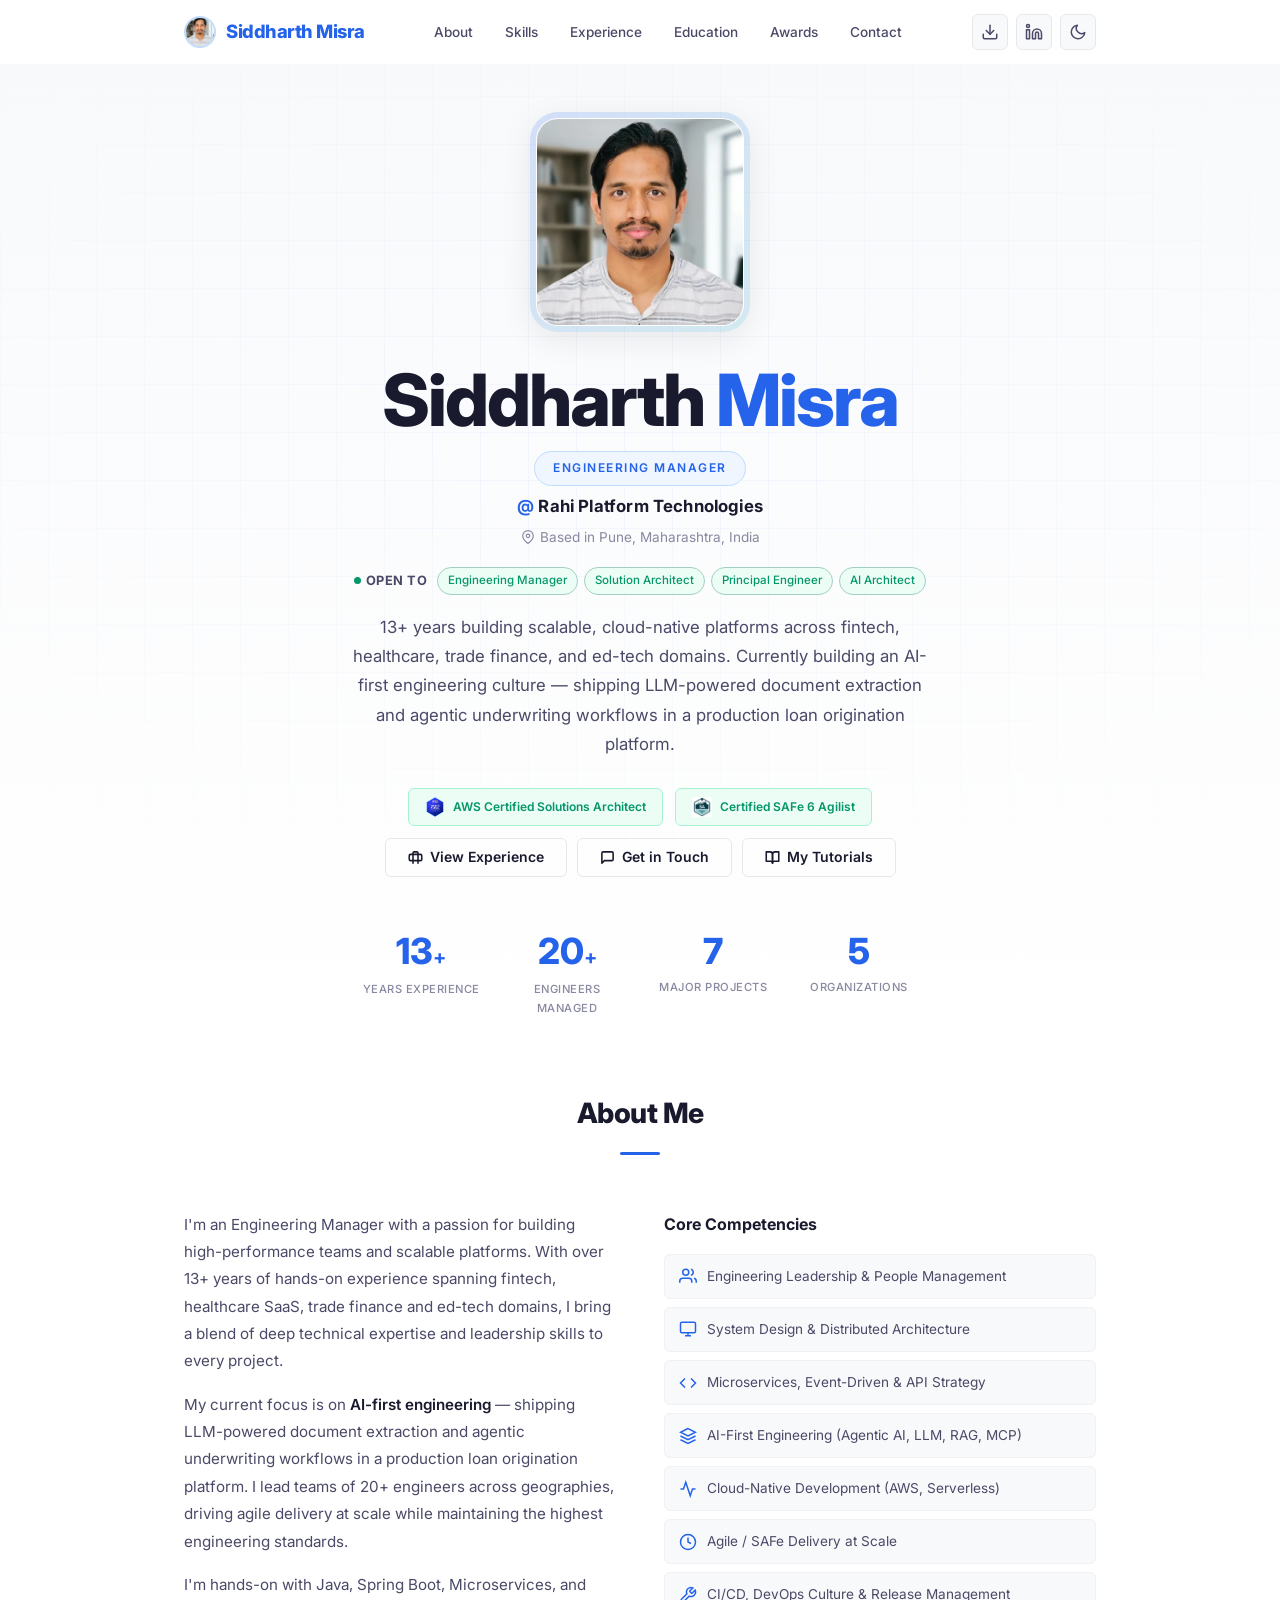
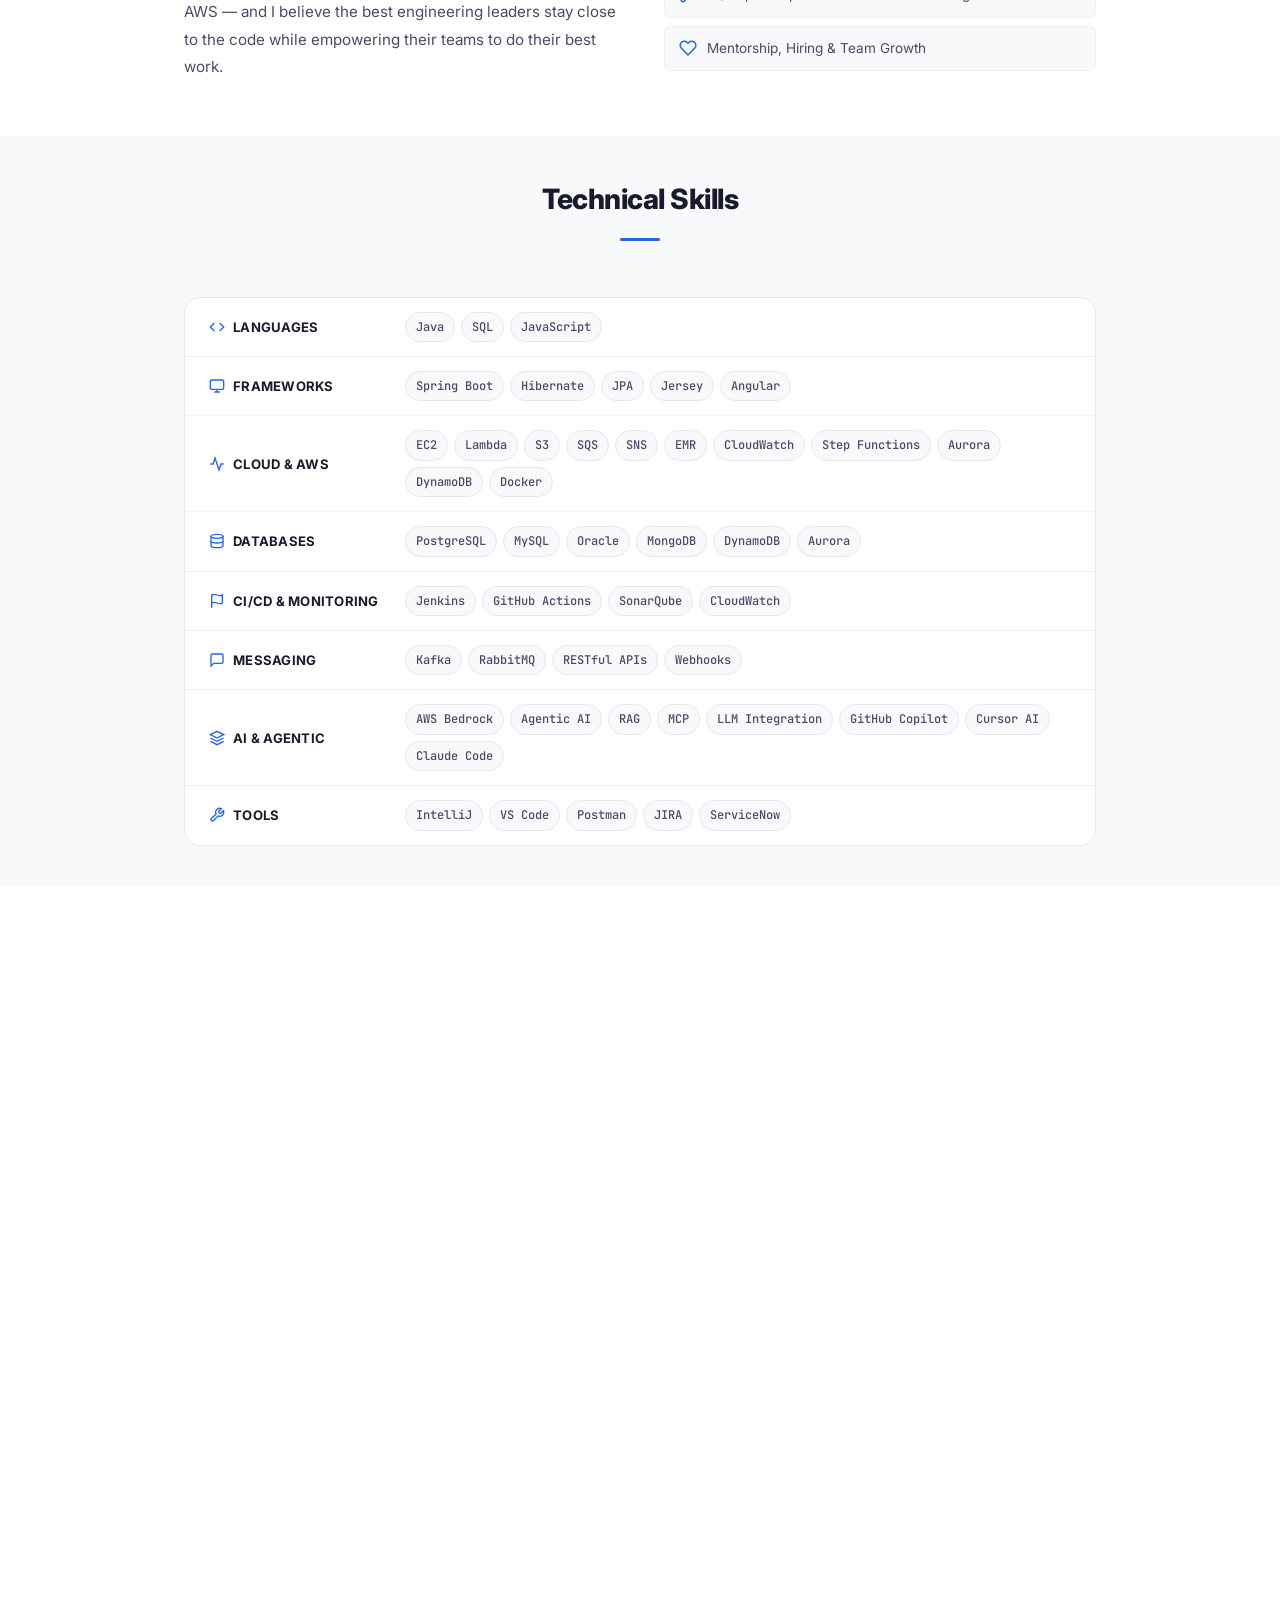
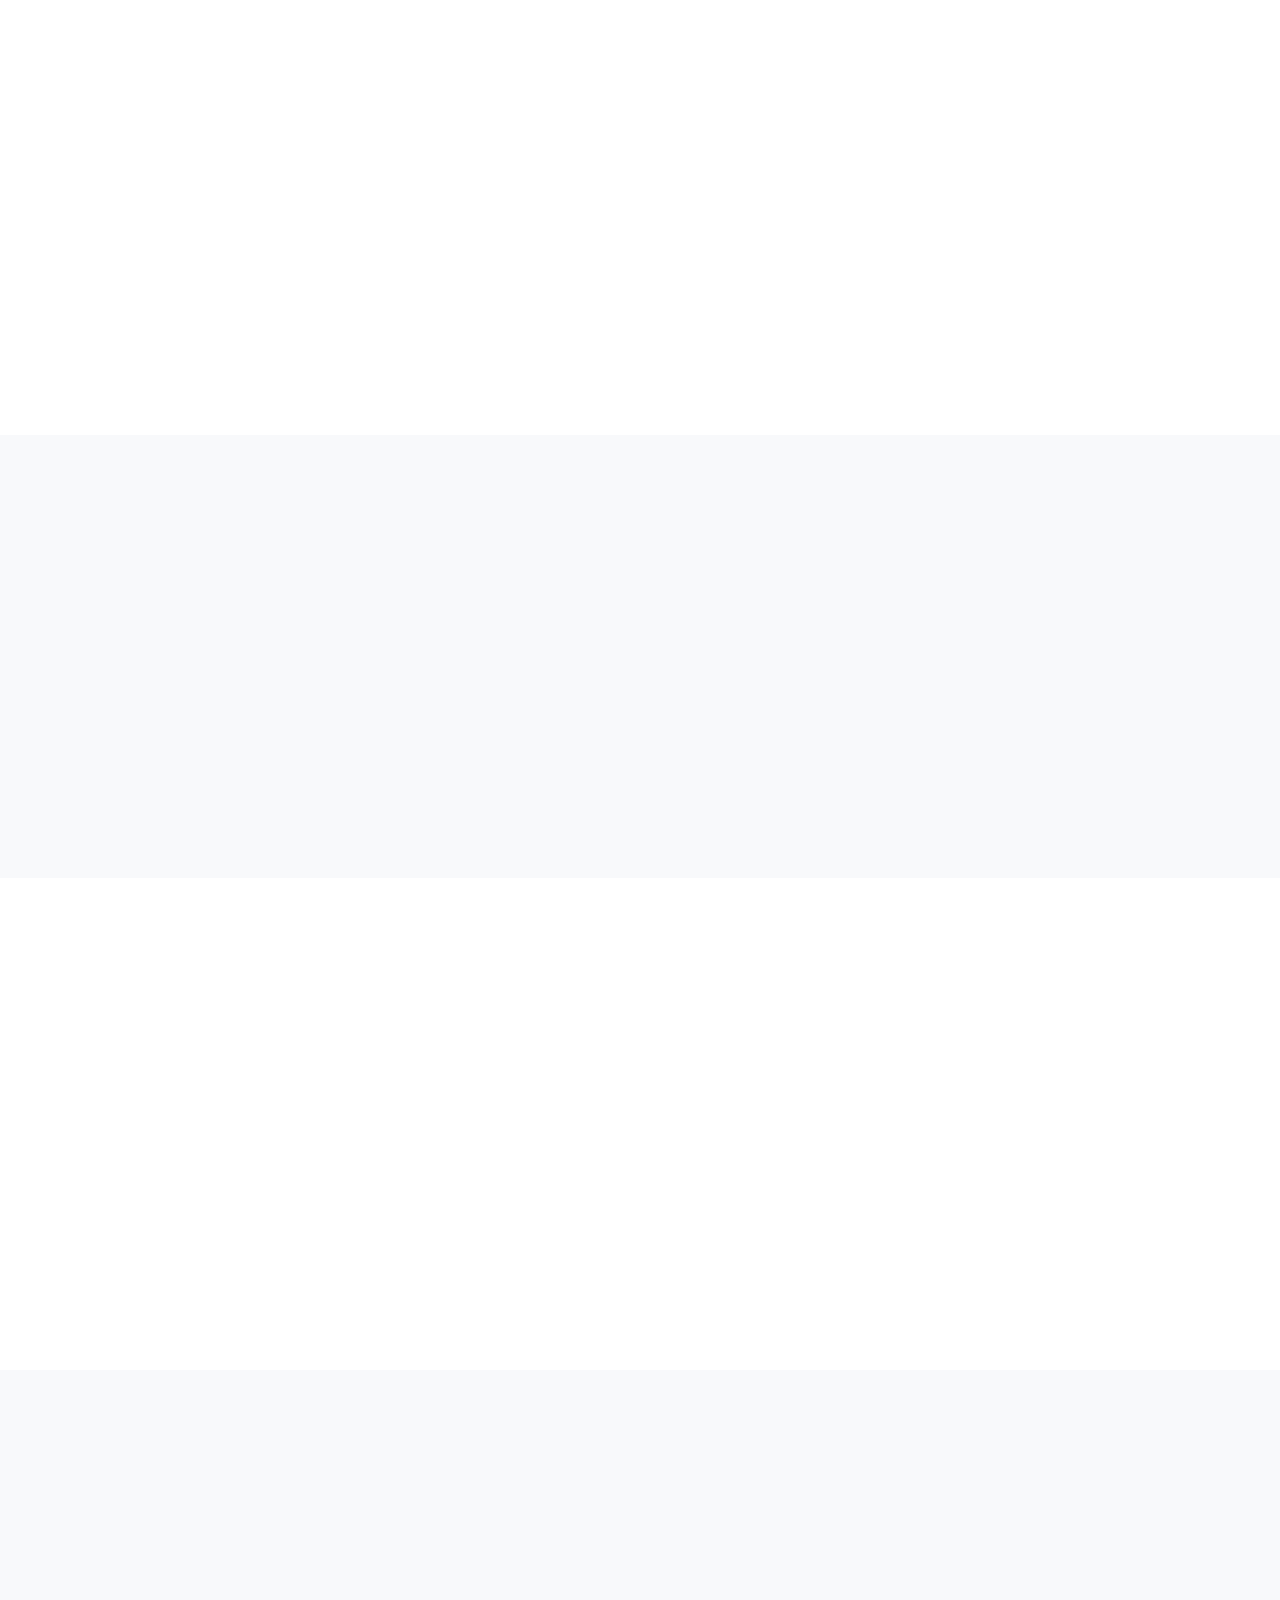
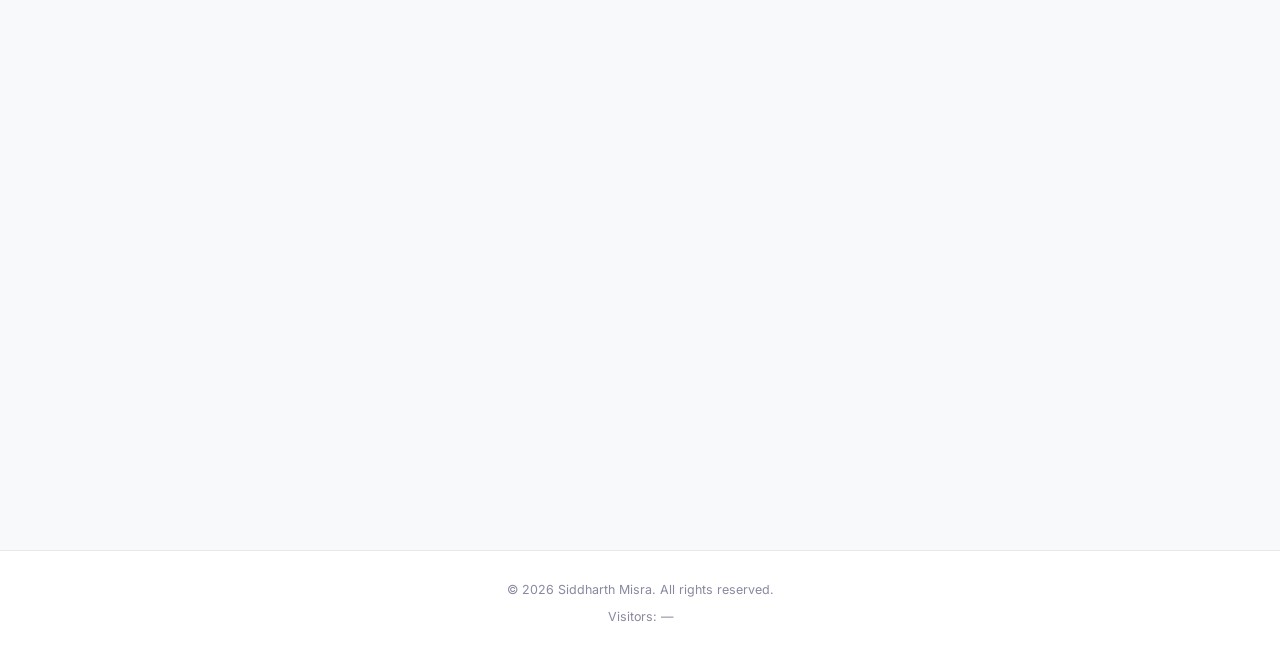
==== commit 30f8e81c: "updated open to" ====
--- a/index.html
+++ b/index.html
@@ -131,26 +131,32 @@
             </h1>
             <div class="hero-badge animate-in delay-2">Engineering Manager</div>
             <p class="hero-org animate-in delay-3"><span class="hero-org-at">@</span> <a href="https://www.rahitechnologies.com" target="_blank" rel="noopener noreferrer" class="hero-org-link">Rahi Platform Technologies</a></p>
+            <p class="hero-location animate-in delay-3">
+                <svg width="14" height="14" viewBox="0 0 24 24" fill="none" stroke="currentColor" stroke-width="2"><path d="M21 10c0 7-9 13-9 13s-9-6-9-13a9 9 0 0 1 18 0z"/><circle cx="12" cy="10" r="3"/></svg>
+                Based in Pune, Maharashtra, India
+            </p>
+            <div class="open-role-tags animate-in delay-4" aria-label="Open to roles">
+                <span class="open-role-label"><span class="open-role-dot" aria-hidden="true"></span>Open to</span>
+                <span class="tag tag-open-role">Engineering Manager</span>
+                <span class="tag tag-open-role">Solution Architect</span>
+                <span class="tag tag-open-role">Principal Engineer</span>
+                <span class="tag tag-open-role">AI Architect</span>
+            </div>
             <p class="hero-subtitle animate-in delay-4">
                 13+ years building scalable, cloud-native platforms across fintech, healthcare, trade finance, and ed-tech domains.
                 Currently building an AI-first engineering culture &mdash; shipping LLM-powered document extraction and agentic underwriting workflows in a production loan origination platform.
             </p>
             <div class="hero-certs animate-in delay-4">
                 <a href="https://www.credly.com/badges/0fa12d67-9d01-4b40-9cd2-b124b5f8e7a7" target="_blank" rel="noopener noreferrer" class="cert-badge">
-                    <svg width="16" height="16" viewBox="0 0 24 24" fill="none" stroke="currentColor" stroke-width="2"><path d="M22 11.08V12a10 10 0 1 1-5.93-9.14"/><polyline points="22 4 12 14.01 9 11.01"/></svg>
+                    <img src="aws.png" alt="AWS" class="cert-badge-img">
                     AWS Certified Solutions Architect
                 </a>
                 <a href="https://www.credly.com/badges/f276fc6d-7b1a-4e27-8855-94b87d6af2ec" target="_blank" rel="noopener noreferrer" class="cert-badge">
-                    <svg width="16" height="16" viewBox="0 0 24 24" fill="none" stroke="currentColor" stroke-width="2"><path d="M22 11.08V12a10 10 0 1 1-5.93-9.14"/><polyline points="22 4 12 14.01 9 11.01"/></svg>
+                    <img src="safe.png" alt="SAFe" class="cert-badge-img">
                     Certified SAFe 6 Agilist
                 </a>
             </div>
-            <div class="hero-location animate-in delay-4">
-                <span class="cert-badge cert-badge--location">
-                    <svg width="16" height="16" viewBox="0 0 24 24" fill="none" stroke="currentColor" stroke-width="2"><path d="M21 10c0 7-9 13-9 13s-9-6-9-13a9 9 0 0 1 18 0z"/><circle cx="12" cy="10" r="3"/></svg>
-                    Based in Pune, Maharashtra, India
-                </span>
-            </div>
+
             <div class="hero-actions animate-in delay-5">
                 <a href="#experience" class="btn btn-outline">
                     <svg width="15" height="15" viewBox="0 0 24 24" fill="none" stroke="currentColor" stroke-width="2.5" stroke-linecap="round" stroke-linejoin="round"><path d="M20 7H4a2 2 0 0 0-2 2v6a2 2 0 0 0 2 2h16a2 2 0 0 0 2-2V9a2 2 0 0 0-2-2z"/><path d="M16 21V5a2 2 0 0 0-2-2h-4a2 2 0 0 0-2 2v16"/></svg>
@@ -767,7 +773,13 @@
     <section class="section" id="contact">
         <div class="container">
             <h2 class="section-title fade-up">Get in Touch</h2>
-            <p class="contact-subtitle fade-up">Interested in connecting? I'm always open to discussing engineering leadership, architecture, or new opportunities.</p>
+            <p class="contact-subtitle fade-up">Interested in connecting? I'm open to:</p>
+            <div class="open-role-tags open-role-tags-contact fade-up" aria-label="Open to roles">
+                <span class="tag tag-open-role">Engineering Manager</span>
+                <span class="tag tag-open-role">Solution Architect</span>
+                <span class="tag tag-open-role">Principal Engineer</span>
+                <span class="tag tag-open-role">AI Architect</span>
+            </div>
             <div class="contact-grid fade-up">
                 <a href="mailto:siddharth.misra@live.com" class="contact-card">
                     <svg width="24" height="24" viewBox="0 0 24 24" fill="none" stroke="currentColor" stroke-width="2"><path d="M4 4h16c1.1 0 2 .9 2 2v12c0 1.1-.9 2-2 2H4c-1.1 0-2-.9-2-2V6c0-1.1.9-2 2-2z"/><polyline points="22,6 12,13 2,6"/></svg>
--- a/style.css
+++ b/style.css
@@ -395,7 +395,7 @@
 
 .hero-title + .hero-badge {
     margin-top: 0;
-    margin-bottom: 12px;
+    margin-bottom: 8px;
 }
 
 .hero-title {
@@ -411,7 +411,7 @@
     font-size: 1.05rem;
     font-weight: 700;
     color: var(--text-primary);
-    margin: 0 auto 22px;
+    margin: 0 auto 8px;
     max-width: 580px;
     text-align: center;
     line-height: 1.45;
@@ -455,8 +455,12 @@
 
 .hero-location {
     display: flex;
+    align-items: center;
     justify-content: center;
-    margin-bottom: 36px;
+    gap: 5px;
+    font-size: 0.85rem;
+    color: var(--text-muted);
+    margin-bottom: 0;
 }
 
 .cert-badge {
@@ -477,6 +481,14 @@
 .cert-badge svg {
     color: var(--green);
     flex-shrink: 0;
+}
+
+.cert-badge-img {
+    width: 20px;
+    height: 20px;
+    object-fit: contain;
+    flex-shrink: 0;
+    border-radius: 2px;
 }
 
 a.cert-badge {
@@ -781,6 +793,63 @@
     font-weight: 500;
     color: var(--text-secondary);
     font-family: var(--font-mono);
+}
+
+.open-role-tags {
+    display: flex;
+    flex-wrap: wrap;
+    align-items: center;
+    gap: 6px;
+    justify-content: center;
+    width: 100%;
+    margin-top: 18px;
+    margin-bottom: 18px;
+}
+
+.open-role-label {
+    display: flex;
+    align-items: center;
+    gap: 5px;
+    font-size: 0.8rem;
+    font-weight: 700;
+    color: var(--text-secondary);
+    letter-spacing: 0.04em;
+    text-transform: uppercase;
+    margin-right: 4px;
+}
+
+.open-role-dot {
+    display: inline-block;
+    width: 7px;
+    height: 7px;
+    border-radius: 50%;
+    background: var(--green);
+    animation: pulse-dot 2s ease-in-out infinite;
+    flex-shrink: 0;
+}
+
+@keyframes pulse-dot {
+    0%, 100% { opacity: 1; transform: scale(1); }
+    50% { opacity: 0.5; transform: scale(0.75); }
+}
+
+.open-role-tags-contact {
+    margin: -20px auto 24px;
+    max-width: 540px;
+}
+
+.tag-open-role {
+    background: var(--green-bg);
+    border-color: color-mix(in srgb, var(--green) 30%, var(--border));
+    color: var(--green);
+    font-weight: 500;
+    font-family: var(--font);
+    font-size: 0.72rem;
+    padding: 3px 10px;
+}
+
+[data-theme="dark"] .tag-open-role {
+    border-color: color-mix(in srgb, var(--green) 40%, var(--border));
 }
 
 /* ===== Experience / Timeline ===== */
